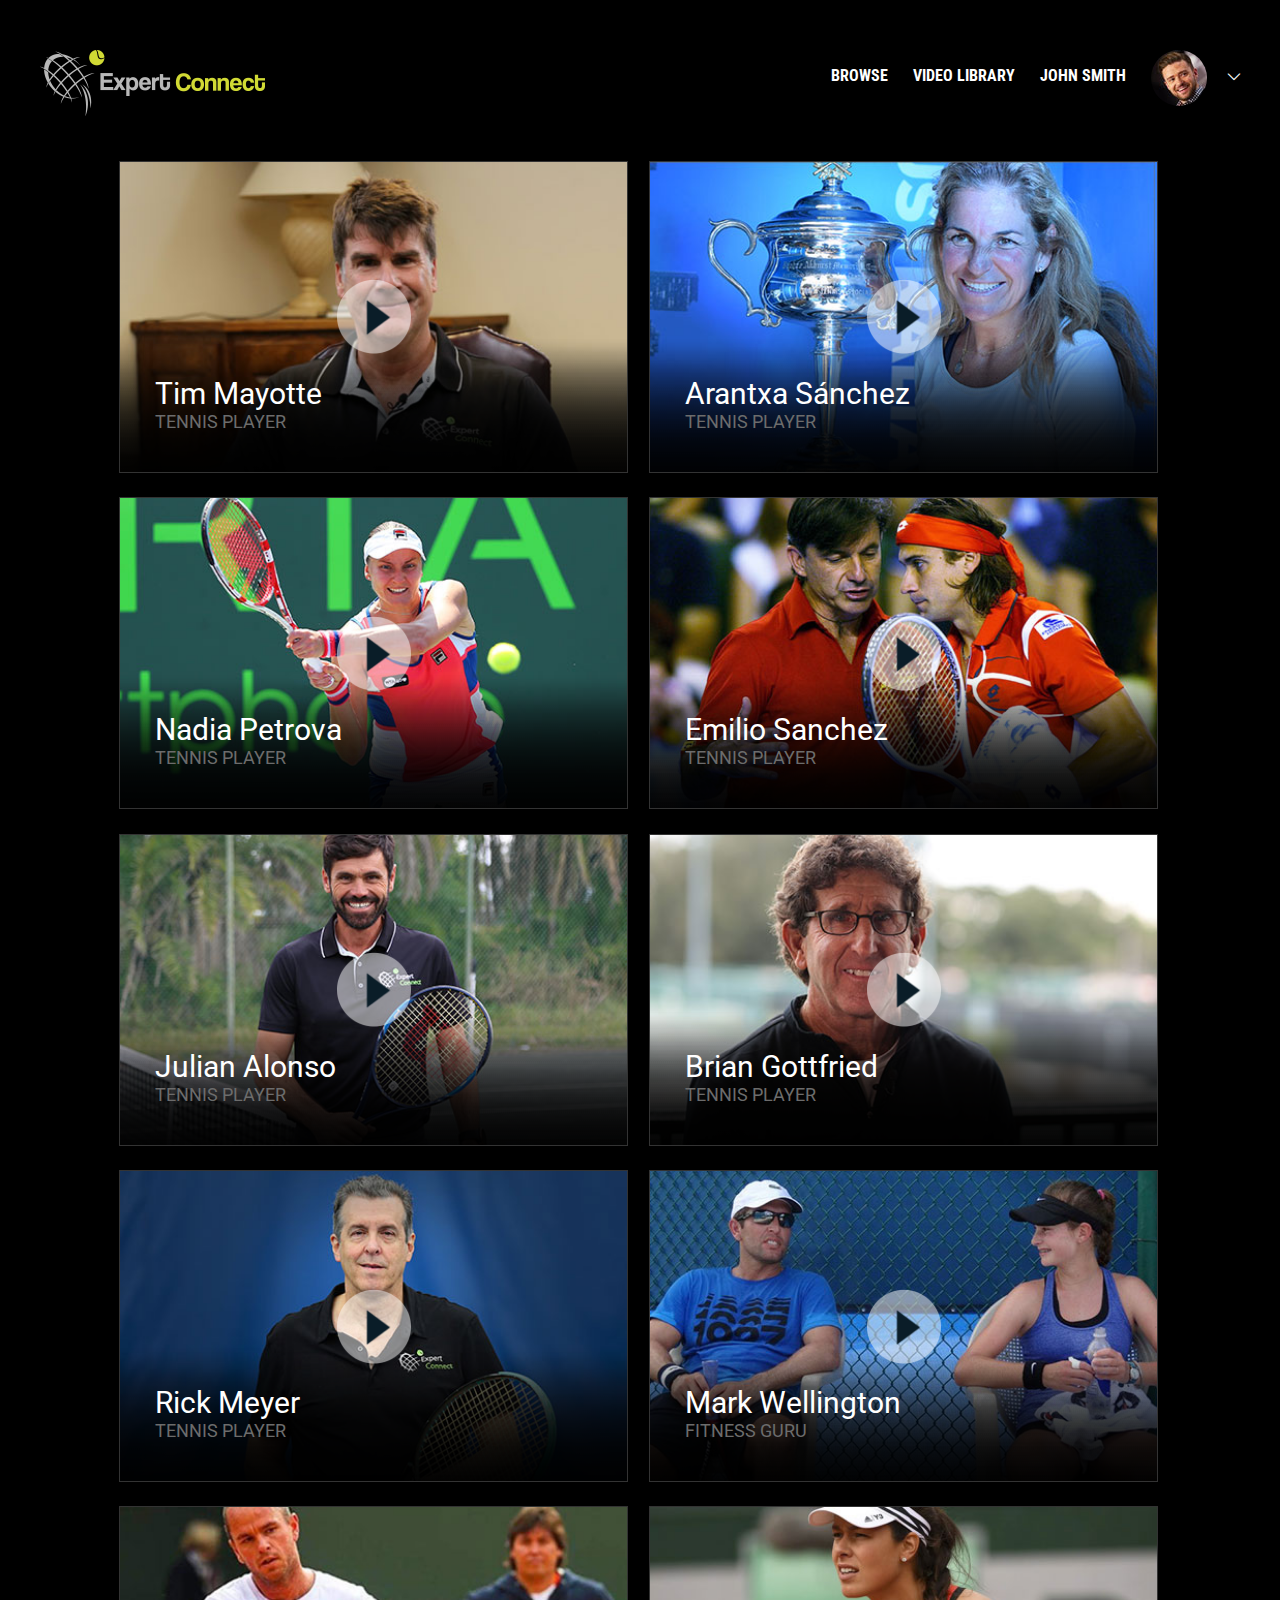
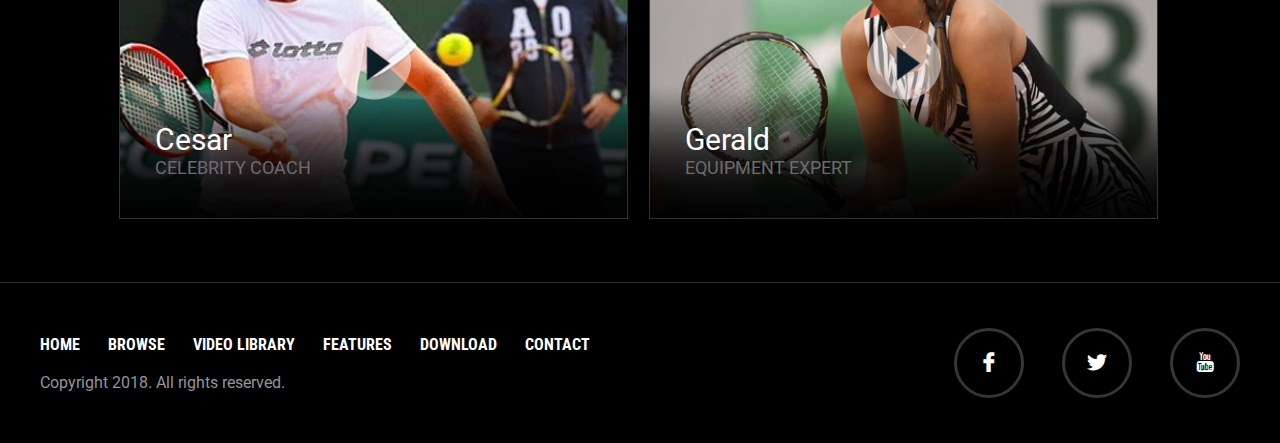
==== category.html @ b8431fb1 "file rename" ====
<!DOCTYPE html>
<html lang="en">
<head>
	<meta charset="UTF-8">
	<title>Expert Connect</title>
	<meta name="viewport" content="width=device-width, initial-scale=1" />
	<link rel="icon" href="images/favicon.ico" type="image/x-icon" />
	<link rel="shortcut icon" href="images/favicon.png" type="image/png" />
	<link href="https://fonts.googleapis.com/css?family=Roboto+Condensed:400,700|Roboto:400,700" rel="stylesheet">
	<link rel="stylesheet" href="css/slick.css" type="text/css" />
	<link rel="stylesheet" href="css/jquery.popVideo.css" type="text/css" />
	<link rel="stylesheet" href="css/style.css" type="text/css" />
	<link rel="stylesheet" href="css/dashboard.css" type="text/css" />
	<link rel="stylesheet" href="css/videolibrary.css" type="text/css" />
	<link rel="stylesheet" href="css/category.css" type="text/css" />
	<link rel="stylesheet" href="css/media-screen.css" type="text/css" />
</head>
<body>
	<div class="top" id="home">
		<header>
			<div class="content">
				<div class="logo">
		      <a href="index.html"><img src="images/logo.png" alt="Logo" /></a>
		    </div>
		    <div class="mobIcon">
		  		<span class="icon-bar"></span>
		  		<span class="icon-bar"></span>
		  		<span class="icon-bar"></span>
		  	</div>
		  	<nav>
		  		<ul>                                    
			  			<li><a href="#browse">Browse</a></li>
			  			<li><a href="#video">video Library</a></li>
		  		</ul>
			  	<div class="my-account">
			  		<a href="">John smith</a>
		  			<img src="images/profile.jpg" alt="">
		  			<span></span>
		  		</div>
		  	</nav>
	  	</div>
		</header>
	</div>
	<div class="wrapper">
		<div class="content">
			<div class="inner">
				<div class="browse video-cat" id="browse">
					<div class="video-show"><video src="https://www.w3schools.com/html/movie.mp4" loop="" controls="" controlslist="nodownload"></video></div>
					<div class="img-div">
						<a href="">
							<img src="images/tim.jpg" alt="Tim Mayotte">
	    				<strong>Tim Mayotte<span>Tennis Player</span></strong>
	    				<div class="video-btn"></div>
						</a>
					</div>
					<div class="img-div">
						<a href="" data-video="http://clips.vorwaerts-gmbh.de/VfE_html5.mp4">
							<img src="images/arantxa.jpg" alt="Arantxa Sánchez">
	    				<strong>Arantxa Sánchez<span>Tennis Player</span></strong>
							<div class="video-btn"></div>
						</a>
					</div>
					<div class="img-div">
						<a href="">
							<img src="images/nadia.jpg" alt="Nadia Petrova">
	    				<strong>Nadia Petrova<span>Tennis Player</span></strong>
							<div class="video-btn"></div>
						</a>
					</div>
					<div class="img-div">
						<a href="">
							<img src="images/emilio.jpg" alt="Emilio Sanchez">
	    				<strong>Emilio Sanchez<span>Tennis Player</span></strong>
							<div class="video-btn"></div>
						</a>
					</div>
					<div class="img-div">
						<a href="">
							<img src="images/julian.jpg" alt="Julian Alonso">
	    				<strong>Julian Alonso<span>Tennis Player</span></strong>
							<div class="video-btn"></div>
						</a>
					</div>
					<div class="img-div">
						<a href="">
							<img src="images/brian.jpg" alt="Brian Gottfried">
	    				<strong>Brian Gottfried<span>Tennis Player</span></strong>
							<div class="video-btn"></div>
						</a>
					</div>
					<div class="img-div">
						<a href="">
							<img src="images/rick.jpg" alt="Rick Meyer">
	    				<strong>Rick Meyer<span>Tennis Player</span></strong>
							<div class="video-btn"></div>
						</a>
					</div>
					<div class="img-div">
						<a href="">
							<img src="images/mark.jpg" alt="Mark Wellington">
	    				<strong>Mark Wellington<span>Fitness Guru</span></strong>
							<div class="video-btn"></div>
						</a>
					</div>
					<div class="img-div">
						<a href="">
							<img src="images/cesar.jpg" alt="Cesar">
	    				<strong>Cesar<span>Celebrity Coach</span></strong>
							<div class="video-btn"></div>
						</a>
					</div>
					<div class="img-div">
						<a href="">
							<img src="images/gerald.jpg" alt="Gerald">
	    				<strong>Gerald<span>Equipment Expert</span></strong>
							<div class="video-btn"></div>
						</a>
					</div>
				</div>
			</div>
		</div>
		<div class="footer">
			<div class="content">
				<div class="foot-left">
					<nav>
			  		<ul>                                    
			  			<li><a href="#home">Home</a></li>
			  			<li><a href="#browse">Browse</a></li>
			  			<li><a href="#video">video Library</a></li>
			  			<li><a href="">Features</a></li>
			  			<li><a href="#download">Download</a></li>
			  			<li><a href="#contact">Contact</a></li>
			  		</ul>
			  	</nav>
			  	<div class="copy-text">Copyright <span class="year">2018</span>. All rights reserved.</div>
		  	</div>
		  	<div class="social">
		  		<a class="fb" href="" target="_blank"></a>
		  		<a class="twt" href="" target="_blank"></a>
		  		<a class="yt" href="" target="_blank"></a>
		  	</div>
			</div>
		</div>
	</div>
</body>
	<script src="js/jquery.min.js" type="text/javascript"></script>
	<script src="js/slick.min.js" type="text/javascript"></script>
	<script src="js/custom.js" type="text/javascript"></script>
	<script>
		$(document).ready(function(){
			 $('.video-cat .img-div').click(function (e) {
		  	e.preventDefault();
		  	var a = $(this).attr("data-video");
		  	var b = $(this).next();
		  	$(".video-show").insertAfter(b);
		  	$(".video-show video").attr("src", a);
				$(".video-show").slideToggle();
				$(".video-show video").get(0).play();
  		});
		});
	</script>
</html>
---- css/style.css ----
*{
	padding: 0;
	margin: 0;
	outline: none;
	box-sizing: border-box;
}
ul, a{
	list-style: none;
	text-decoration: none;
}
body{
	font-family: 'Roboto', sans-serif;
	line-height: normal;
	font-size: 14px;
	-webkit-text-size-adjust: 100%;
	background: #000;
}
/* 
	font-family: 'Roboto', sans-serif;
	font-family: 'Roboto Condensed', sans-serif;
 */
 @font-face {
  font-family: 'icomoon';
  src:  url('../fonts/icomoon.eot?zcmf3b');
  src:  url('../fonts/icomoon.eot?zcmf3b#iefix') format('embedded-opentype'),
    url('../fonts/icomoon.ttf?zcmf3b') format('truetype'),
    url('../fonts/icomoon.woff?zcmf3b') format('woff'),
    url('../fonts/icomoon.svg?zcmf3b#icomoon') format('svg');
  font-weight: normal;
  font-style: normal;
}
.content{
	width: 1200px;
	margin: 0 auto;
}
header{
	width: 100%;
	position: absolute;
	top: 30px;
	left: 0;
	z-index: 1;
}
.logo{
	float: left;
}
.logo img{
	display: block;
}
nav{
	margin: 0;
	padding: 0;
	float: right;
}
nav li{
	padding: 0 0 0 25px;
	float: left;
	line-height: 52px;
}
nav a{
	font-family: 'Roboto Condensed', sans-serif;
	font-weight: 700;
	font-size: 16px;
	color: #fff;
	float: left;
	text-transform: uppercase;
}
.login{
	background: #bdc928;
	border-radius: 30px;
	padding: 0 30px;
}
.login:after{
	display: none;
}
.login:hover{
	color: inherit;
}
nav a:hover, nav li a.active{
	color: #b4b63b;
	text-decoration: none;
}
nav a:after {
  content: "";
  display: block;
	margin: auto;
	margin-top: -15px;
	height: 1px;
	width: 0px;
	background: none;
	transition: width 0.3s ease, background-color 0.3s ease;
	-webkit-transition: width 0.3s ease, background-color 0.3s ease;
	-moz-transition: width 0.3s ease, background-color 0.3s ease;
	-ms-transition: width 0.3s ease, background-color 0.3s ease;
	-o-transition: width 0.3s ease, background-color 0.3s ease;
}
nav a:hover:after, nav a:active:after, 
nav li.active a:after{
  width: 100%;
	background: #b4b63b;
}

.mobIcon{
	display: none;
	float: right;
	margin: 12px 0 0;
	cursor: pointer;
}
.mobIcon .icon-bar {
    display: block;
    width: 40px;
    height: 3px;
    background: #bdc928;
}
.mobIcon .icon-bar+.icon-bar {
    margin-top: 8px;
}

#container{
	width: 100%;
	display: block;
}
.banner{
	text-align: center;
	position: relative;
	clear: both;
	overflow: hidden;
}
.banner-slider, .banner-slide{
	width: 100%;
	display: block;
}
.banner-content:before{
	content: "";
	background-image: url(../images/banner-bg.png);
	background-position: left top;
	background-size: cover;
	background-repeat: no-repeat;
	display: block;
	position: absolute;
	left: 0;
	top: 0;
	width: 100%;
	height: 100%;
	z-index: 1;
}
.banner-slide{
	background-position: center top;
	background-size: cover;
	background-repeat: no-repeat;
}
.banner-content{
	width: 100%;
	max-width: 1200px;
	height: 100%;
	display: table;
	margin: 0 auto;
}
.banner-text{
	display: table-cell;
	vertical-align: middle;
	opacity: 0;
	-moz-transition: all 1s linear;
	-webkit-transition: all 1s linear;
	-o-transition: all 1s linear;
	transition: all 1s linear;
	-moz-transform: translate3d(0px, 50px, 0px);
	-webkit-transform: translate3d(0px, 5px, 0px);
	-o-transform: translate(0px, 50px);
	-ms-transform: translate(0px, 50px);
	transform: translate3d(0px, 50px, 0px);
	position: relative;
	z-index: 1;
	width: 420px;
	top: -8%;
	right: 0;
	text-align: right;
}
.slick-current .banner-text{
	opacity: 1;
	-moz-transform: translate3d(0px, 0px, 0px);
	-webkit-transform: translate3d(0px, 0px, 0px);
	-o-transform: translate(0px, 0px);
	-ms-transform: translate(0px, 0px);
	transform: translate3d(0px, 0px, 0px);
}
.banner-text h2{
	font-family: 'Roboto Condensed', sans-serif;
	font-weight: 700;
	font-size: 95px;
	color: #fff;
	text-transform: uppercase;
	padding: 0;
  box-sizing: border-box;
}
.banner-text p{
	font-size: 25px;
	font-family: 'Roboto Condensed', sans-serif;
	font-weight: 700;
	color: #fff;
	text-transform: uppercase;
	margin: -15px 0 0;
	line-height: normal;
	box-sizing: border-box;
  position: relative;
}
.banner-slider .slick-track{
	height: 700px;
}
.banner-thumb{
	width: 100%;
	margin: -145px 0 0;
}
.banner-thumb .slick-list{
	padding: 0 185px !important;
}
.thumb-content{
	height: 265px;
	position: relative;
}
.thumb-content strong{
	position: absolute;
	bottom: 0;
	left: 0;
	padding: 25px;
	text-align: left;
	color: #fff;
	font-size: 24px;
	font-weight: normal;
	width: 100%;
	background: url(../images/thumb-bg.png) left bottom repeat-x;
}
.thumb-content strong span{
	display: block;
	color: #6c6c6c;
	font-size: 18px;
	text-transform: uppercase;
}
.slick-center{
	-moz-transform: scale(1.08);
	-ms-transform: scale(1.08);
	-o-transform: scale(1.08);
	-webkit-transform: scale(1.08);
	transform: scale(1.08);
	color: #e67e22;
	opacity: 1;
}
/* .banner-thumb{
	top: -145px;
} */
.thumb-slider{
	background-size: cover;
	height: 100%;
	margin: 10px;
	transition: all 300ms ease;
}
.banner-thumb .slick-arrow, .videolib-slider .slick-arrow{
	position: absolute;
	top: 45%;
	left: 25px;
	z-index: 2;
	width: 32px;
	height: 32px;
	margin: -16px 0 0;
	background: url(../images/arw.png) left top no-repeat;
	background-size: cover;
	overflow: hidden;
  text-indent: 1000px;
  border: none;
  cursor: pointer;
  opacity: 0.5;
  -webkit-transition: opacity 0.5s;
  -moz-transition: opacity 0.5s;
  -o-transition: opacity 0.5s;
  -ms-transition: opacity 0.5s;
}
.banner-thumb .slick-next, .videolib-slider .slick-next{
	left: inherit;
	right: 25px;
  transform: rotate(180deg);
	-webkit-transform: rotate(180deg);
  -moz-transform: rotate(180deg);
  -o-transform: rotate(180deg);
  -ms-transform: rotate(180deg);
}
.banner-thumb .slick-arrow:hover, .videolib-slider .slick-arrow:hover{
	opacity: 0.8;
}
.title{
	display: block;
	font-weight: 700;
	font-size: 38px;
	color: #fff;
	text-align: center;
	text-transform: uppercase;
	margin: 50px 0;
}
.content p{
	font-size: 24px;
	color: #8d8d8d;
	text-align: center;
	padding: 20px;
}
.inner{
	padding: 0 70px;
}
.about{
	width: 100%;
	display: block;
}
.browse{
	width: 100%;
	padding: 50px 0;
}
.browse > strong{
	display: block;
	clear: both;
	color: #fff;
	text-align: center;
	font-weight: normal;
	font-size: 24px;
	padding: 0 0 60px;
	margin: 0 0 30px;
	position: relative;
}
.browse > strong:after{
	content: "";
	display: inline-block;
	width: 25px;
	height: 38px;
	background: url(../images/arrow.jpg) left top no-repeat;
	position: absolute;
	bottom: 0;
  left: 50%;
  margin: 0 0 0 -17px;
}
.img-div{
	width: 48%;
	margin: 1% 0.85%;
	border: 1px solid #333;
	position: relative;
	display: inline-block;
	transition: 0.3s ease all;
	-webkit-transition: 0.3s ease all;
	-moz-transition: 0.3s ease all;
	-ms-transition: 0.3s ease all;
	-o-transition: 0.3s ease all;
}
.img-div:hover strong{ 
	padding-bottom: 50px;
}
.img-div:hover{
	border-color: #6d6d6d;
}
.img-div img{
	width: 100%;
	height: auto;
	display: block;
}
.img-div strong{
	position: absolute;
	bottom: 0;
	left: 0;
	padding: 40px 35px;
	text-align: left;
	color: #fff;
	font-size: 30px;
	font-weight: normal;
	width: 100%;
	background: url(../images/browse-bg.png) left bottom repeat-x;
	transition: 0.3s ease all;
	-webkit-transition: 0.3s ease all;
	-moz-transition: 0.3s ease all;
	-ms-transition: 0.3s ease all;
	-o-transition: 0.3s ease all;
}
.img-div strong span{
	display: block;
	color: #6c6c6c;
	font-size: 18px;
	text-transform: uppercase;
}
.video-liabrary{
	width: 100%;
	padding: 0 1%;
}
.video-liabrary strong{
	text-transform: uppercase;
	font-size: 25px;
	color: #fff;
	margin: 40px 0;
	display: block;
	text-align: center;
}
.video-liabrary strong span{
	color: #bdc928;
}
.video-liabrary h3{
	font-size: 35px;
	color: #b4b72f;
	margin: 60px 0 40px;
}
.video-liabrary img{
	width: 100%;
	display: block;
}
.video-data{
	position: relative;
}
.overlay-div{
	top: 0;
	left: 0;
	width: 100%;
	height: 100%;
	background: rgba(0, 0, 0, 0.82);
	display: flex;
  align-items: center;
  justify-content: center;
}
.overlay-data{
	text-align: center;
}
.overlay-data .mob-video-img{
	display: none;
}
.overlay-data a{
	font-size: 30px;
	color: #fff;
	font-weight: 700;
	background: url(../images/video-btn.jpg) center top repeat-y;
	border-radius: 30px;
	padding: 15px 50px;
}
.overlay-data a:hover{
	color: #000;
}
.help{
	padding: 50px 0 80px;
	display: block;
}
.steps{
	padding: 35px 0;
}
.steps-left{
	width: 51%;
	display: inline-block;
	color: #fff;
	overflow: hidden;
}
.steps-right{
	width: 48%;
	display: inline-block;
	color: #fff;
	vertical-align: baseline;
}
.step-nav, .features-nav, .simple-log-nav{
	color: #8d8d8d;
}
.step-nav{
	bottom: 0;
	left: 70px;
}
.step-nav .slick-list{
	height: auto !important;
}
.step-nav span, .features-nav span, .simple-log-nav span, .box-thumb h3 span{
	font-size: 36px;
	width: 85px;
	height: 85px;
	line-height: 82px;
	border-radius: 50%;
	border: 2px solid #333;
	display: inline-block;
	text-align: center;
	vertical-align: middle;
	margin: 0 45px 0 0;
}
.step-nav li, .features-nav li{
	margin: 0 0 20px;
	clear: both;
	width: auto !important;
	font-size: 28px;
	cursor: pointer;
}
.step-nav li:hover, .step-nav .slick-current, .features-nav li:hover, .features-nav .slick-current, .simple-log-nav li:hover{
	color: #fff;
}
.step-nav li:hover span, .step-nav .slick-current span{
	line-height: 78px;
	border: 4px solid #aeba25;
  box-shadow: 0 0 8px #aeba25, inset 0 0 15px #aeba25;
  -webkit-box-shadow: 0 0 8px #aeba25, inset 0 0 15px #aeba25;
  -ms-box-shadow: 0 0 8px #aeba25, inset 0 0 15px #aeba25;
  -moz-box-shadow: 0 0 8px #aeba25, inset 0 0 15px #aeba25;
  -o-box-shadow: 0 0 8px #aeba25, inset 0 0 15px #aeba25;
}
.download{
	width: 100%;
	display: block;
	background: url(../images/dwnld-bg.jpg) right top no-repeat;
	background-size: cover;
}
.download-data{
	padding: 18% 0 12%;
	display: inline-block;
	margin: 0 0 0 80px;
}
.download-data .title{
	text-align: left;
	margin: 0;
}
.download-data a{
	margin: 80px 30px 0 0;
	padding: 0 0 0 100px;
	height: 78px;
	width: 270px;
	border: 2px solid #514c58;
	border-radius: 40px;
	display: inline-block;
	background-color: transparent;
	position: relative;
	transition: 0.3s ease all;
	-webkit-transition: 0.3s ease all;
	-moz-transition: 0.3s ease all;
	-ms-transition: 0.3s ease all;
	-o-transition: 0.3s ease all;
}
.download-data a:hover{
	border-color: #fff;
}
.download-data h3{
	font-size: 18px;
	font-weight: 700;
	color: #fff;
}
.download-data span{
	display: block;
	font-weight: normal;
	color: #959497;
	margin: 12px 0 5px;
}
.download-data a:before{
	font-family: 'icomoon';
	font-size: 44px;
	color: #fff;
  speak: none;
  font-style: normal;
  font-weight: normal;
  font-variant: normal;
  text-transform: none;
  line-height: normal;
  -webkit-font-smoothing: antialiased;
  -moz-osx-font-smoothing: grayscale;
  position: absolute;
	left: 35px;
	top: 13px;
}
.dwn-android:before{
	content: "\e903";
}
.dwn-apple:before{
	content: "\e904";
}
.contact{
	padding: 20px 0 75px;
}
.form-input {
  position: relative;
  padding: 0;
  width: 100%;
  outline: 0;
  border-top: none;
  background: none;
  height: 40px;
  color: #8e8e8e;
  font-size: 15px;
  border: none;
  font-family: 'Roboto', sans-serif;
}
.form-group-email, .form-group-msg{
	border: 1px solid #505050;
	border-top: none;
	padding: 0 0 0 30px;
	height: 40px;
	position: relative;
}
.form-group-email{
	width: 25%;
	display: inline-block;
	vertical-align: top;
}
.form-group-email input{
	margin: -10px 0 0;
}
.form-group-msg{
	width: 72%;
	margin: 0 0 0 2%;
	display: inline-block;
	position: relative;
}
.form-group-msg textarea{
	width: 92%;
	resize: none;
}
.submit{
	position: absolute;
	right: 0;
	top: 0;
	width: 60px;
	height: 40px;
	background: url(../images/submit-btn.jpg) center top no-repeat;
	border: none;
	cursor: pointer;
}
.error-msg{
	color: #ff0000;
  position: absolute;
  bottom: -25px;
  font-size: 13px;
  left: 0;
}
.footer{
	width: 100%;
	display: block;
	border-top: 1px solid #2e2e2e;
	padding: 45px 0;
	float: left;
}
.foot-left{
	width: 65%;
	display: inline-block;
	padding: 7px 0 0;
}
.footer nav{
	float: none;
}
.footer nav li{
	float: none;
	display: inline-block;
	padding: 0 25px 0 0;
	line-height: normal;
}
.footer nav a:after{
	margin-top: 0;
}
.copy-text{
	color: #959497;
	font-size: 16px;
	padding: 15px 0 5px;
}
.social{
	width: 325px;
	float: right;
	text-align: right;
}
.social a{
	width: 70px;
	height: 70px;
	line-height: 70px;
	position: relative;
	display: inline-block;
	text-align: center;
	border: 3px solid #363637;
	border-radius: 50%;
	background-color: transparent;
	color: #fff;
	vertical-align: top;
	margin: 0 0 0 35px;
	transition: 0.3s ease all;
	-webkit-transition: 0.3s ease all;
	-moz-transition: 0.3s ease all;
	-ms-transition: 0.3s ease all;
	-o-transition: 0.3s ease all;
}
.social a:hover{
	border-color:#fff;
	color: #000;
	background-color: #fff;
}
.social a:before{
	font-family: 'icomoon';
	font-size: 20px;
  speak: none;
  font-style: normal;
  font-weight: normal;
  font-variant: normal;
  text-transform: none;
  line-height: normal;
  -webkit-font-smoothing: antialiased;
  -moz-osx-font-smoothing: grayscale;
}
.fb:before{
	content: "\e900";
}
.twt:before{
	content: "\e901";
}
.yt:before{
	content: "\e902";
}
  
.slick-active .video-banner{
	display: inline-block;
} 
.video-banner, .video-lib-detail{
	width: 75px;
	height: 75px;
	position: absolute;
	top: 50%;
	left: 50%;
	margin: -37.5px 0 0 -37.5px;
	background: url(../images/play-btn.png) left top no-repeat;
	background-size: cover;
	display: none;
	cursor: pointer;
	z-index: 9;
}
.video-banner video{
	display: none;
}
.video-pop{
	display: none;    
  position: fixed;
  z-index: 99999;   
  color: #fff;    
  width: 90%;       
  box-sizing:border-box;
  z-index: 999;
  height: 100%;
}
.home .video-pop{
	top: 0 !important;
}
.video-pop video{
	width: 100%;
	height: 100%;
}
.simplePopupBackground {    
  display: none;    
  background: #000;   
  position: fixed;    
  height: 100%;   
  width: 100%;    
  top: 0;   
  left: 0;    
  z-index: 999;   
}   
.simplePopupClose {   
  position: absolute;   
  top: 10px;
  right: -60px;
  z-index: 5;
  cursor: pointer;    
}  
.simplePopupClose:after{
	content: "X";
	font-family: 'Roboto', sans-serif;
	font-size: 25px;
	color: #fff;
  width: 30px;
  height: 30px;
  line-height: 32px;
  text-align: center;
	display: inline-block;
}
.signup{
	width: 100%;
	display: block;
	text-align: center;
	margin-top: 120px;
}
.signup-left{
	width: 70%;
	background: #fff;
	padding: 25px 30px;
	display: inline-block;
	min-height: 80vh;
}
.signup-right{
	width: 65%;
	background-image: url(../images/signup-img.jpg);
	background-repeat: no-repeat;
	background-size: cover;
	background-position: center top;
	position: relative;
}
.signup-right:after{
	content: "";
	width: 100%;
	height: 100%;
	background: rgba(0, 0, 0, 0.64);
	position: absolute;
	top: 0;
	left: 0;
}
.signup .logo{
	display: block;
	float: none;
}
.form-div{
	width: 100%;
	display: block;
	clear: both;
	padding: 0 35px;
}
.form-div h1{
	margin: 30px 0 20px;
}
.gender input{
	width: 100%;
	height: 30px;
	position: absolute;
	top: 0;
	left: 0;
	margin  : 0;
	padding : 0;
	opacity : 0;
	border: none;
	outline: none;
	cursor: pointer;
}
.gender input + label{
	display: flex;
	align-items: center;
	height: 45px;
	font-size: 16px;
	color: #a0a8b1;
	padding: 0 0 0 70px;
	cursor: pointer;
}
.gender input:checked + label .checkmark:after, .gender .female:hover .checkmark:after, .gender .male:hover .checkmark:after{
  background: #c9cc27;
}
.gender input:checked + label:before, .gender .female:hover label:before, .gender .male:hover label:before{
	color: #c9cc27;
}
.gender label:before{
	font-family: 'icomoon';
	font-size: 30px;
	color: #ccc;
	content: "\e906";
	display: block;
	position: absolute;
	top: 8px;
	left: 30px;
}
.gender .male label:before{
	content: "\e905";
}
.male, .female{
	position: relative;
}
.checkmark {
  position: absolute;
  top: 10px;
  left: 0;
  height: 25px;
  width: 25px;
  border: 3px solid #ccc;
  border-radius: 50%;
  display: flex;
  align-items: center;
  justify-content: center;
}
.checkmark:after {
	content: "";
  width: 8px;
  height: 8px;
  border-radius: 50%;
  background: #ccc;
}
.fileds{
	width: 100%;
	display: block;
	margin: 0 0 4%;
	position: relative;;
}
.fileds input{
	width: 100%;
	height: 45px;
	padding: 0 15px;
	font-size: 16px;
	color: #a0a8b1;
	border-radius: 5px;
	outline: none;
	border: 1px solid #ccc;
}
.fullName .firstname, .fullName .lastname{
	width: 48%;
	display: inline-block;
	position: relative;
}
.fullName .firstname{
	margin: 0 4% 0 0;
	float: left;
}
.fileds input::-webkit-input-placeholder{
  color: #a0a8b1;
}
.fileds input::-moz-placeholder{
  color: #a0a8b1;
}
.fileds input:-moz-placeholder{
  color: #a0a8b1;
}
.fileds input:-ms-input-placeholder{
  color: #a0a8b1;
}
.fileds input:-o-input-placeholder{
  color: #a0a8b1;
}
.female, .male{
	display: inline-block;
}
.female{
	margin: 0 30px 0 0;
}
.signup h3{
	font-size: 16px;
	font-weight: normal;
	color: #a0a8b1;
	padding: 5px 0 0;
}
.signup button{
	display: block;
	background: #c9cc27;
	padding: 16px 0;
	font-size: 16px;
	font-weight: 700;
	color: #fff;
	border: none;
	outline: none;
	border-radius: 30px;
	margin: 20px 0;
	width: 100%;
	cursor: pointer;
}
.or{
	position: relative;
	text-align: center;
}
.or span{
	padding: 10px 25px;
	font-size: 16px;
	color: #a0a8b1;
	background: #fff;
	position: relative;
}
.or:before{
	width: 100%;
	display: block;
	content: "";
	border: 1px solid #ccc;
	position: absolute;
	top: 50%;
}
.social-login a{
	background: #3b5997;
	padding: 13px 0;
	font-size: 16px;
	font-weight: 700;
	color: #fff;
	border: none;
	outline: none;
	border-radius: 30px;
	margin: 20px 0;
	width: 100%;
	text-align: center;
	display: block;
	border: 2px solid currentColor;
}
.social-login a.google-btn{
	background: #fff;
	color: #a0a8b1;
}
.signup h3 a{
	color: #b4b63b;
	margin: 0 0 0 10px;
}
.fileds .error-msg{
	bottom: -25px;
  background: #f5615d;
  color: #fff;
  font-size: 13px;
  padding: 6px 15px;
  width: 100%;
  z-index: 1;
  border-radius: 5px;
  display: none;
}
.fileds .error-msg:before{
	content: "";
  display: inline-block;
  width: 0;
  height: 0;
  border-style: solid;
  border-width: 0 10px 10px 10px;
  border-color: transparent transparent #f5615d transparent;
  position: absolute;
  top: -10px;
}
.forgot-link{
	text-align: right;
}
.accordian{
	width: 100%;
	display: block;
	padding: 50px 0 0;
	color: #fff;
}
.accord-div{
	border-top: 1px solid #333;
	border-bottom: 1px solid #333;
}
.accord-div + .accord-div{
	border-top: none;
}
.accord-btn {
  width: 100%;
  font-size: 24px;
  cursor: pointer;
  padding: 20px 0;
  padding-right: 50px;
  position: relative;
}
.accord-btn:after {
  content: "\e907";
  font-size: 0.85em;
  font-family: icomoon;
  position: absolute;
  right: 0;
  margin: 4px 0 0;
}

.active:after {
	transform: rotate(180deg);
	-moz-transform: rotate(180deg);
	-webkit-transform: rotate(180deg);
	-o-transform: rotate(180deg);
	-ms-transform: rotate(180deg);
}
.expand_content {
  width: 100%;
  display: none;
}
.expand_content p{
	text-align: left;
	line-height: 30px;
	padding: 10px 0 30px;
}
.simple-log-nav{
	text-align: center;
}
.simple-log-nav li{
  margin: 0 20px 35px;
  font-size: 26px;
	display: inline-block;
	cursor: pointer;
}
.simple-log-nav span{
	margin: 0 20px 0 0;
	display: inline-block;
}
.simple-log-nav span:after, .box-thumb h3 span:after{
	content: "\e904";
	font-family: 'icomoon';
  font-size: 40px;
}
.simple-log-nav span.coaches-icon:after{
	content: "\e904";
}
.simple-log-nav span.fitness-icon:after{
	content: "\e904";
}
.simple-log-nav span.legend-icon:after{
	content: "\e904";
}
.simple-log-nav span.college-icon:after{
	content: "\e904";
}
.expert{
	text-align: center;
}

.expert strong, .video-desk strong{
  display: block;
  clear: both;
  color: #fff;
  text-align: center;
  font-weight: normal;
  font-size: 24px;
  padding: 0;
  margin: 0 0 30px;
  text-transform: uppercase;
  line-height: 40px;
}
.expert a, .video-desk a{
	font-size: 30px;
	color: #fff;
	font-weight: 700;
	background: url(../images/video-btn.jpg) center top repeat-y;
	border-radius: 30px;
	padding: 15px 50px;
	display: inline-block;
}
.video-desk p{
	opacity: 0.6;
	font-size: 18px;
	color: #fff;
	line-height: 30px;
}
.video-desk strong{
	margin: 60px 0 40px;
}
.video-desk{
	text-align: center;
}
.video-desk a{
	margin: 0 0 60px;
}
.step-slider img{
	width: 100%;
}
.step-slider .slick-list{
	padding: 0 120px !important;
}
.step-slider .slick-center{
	box-shadow: 0px 0px 48px 84px rgba(0,0,0,0.8)
}
.connect{
	display: block;
	width: 100%;
	text-align: center;
	margin: 80px 0 100px;
}
.connect .box-thumb{
	width: 45%;
	display: inline-block;
	text-align: left;
	padding: 0 5%;
	box-sizing: border-box;
}
.box-thumb p{
	font-size: 24px;
	text-align: left;
	padding: 0;
}
.box-thumb h3{
	margin: 0 0 20px;
  font-size: 26px;
  display: inline-block;
  color: #fff;
}
.box-thumb h3 span{
	margin: 0 20px 0 0;
}
.box-thumb h3 span.video-connect:after{
  content: "\e904";
}
.box-thumb h3 span.video-library:after{
  content: "\e904";
}
.brd-right{
	border-right: 1px solid #262626;
}
.my-account{
	position: relative;
}
.my-account span{
	cursor: pointer;
}
.my-account ul{
	display: none;
	position: absolute;
  width: 100%;
  margin: 10px 0 0;
  z-index: 1;
  top: 0;
  padding: 58px 0 0;
}
.my-account ul li{
	width: 100%;
  padding: 0;
  line-height: normal;
  float: none;
  border: 1px solid #fff;
  background: rgba(0, 0, 0, 0.18);
}
.my-account ul li + li{
	border-top: 1px solid #fff;
}
.my-account ul li a{
	margin: 0;
	line-height: normal;
	float: none;
	width: 100%;
	display: block;
	padding: 12px;
	font-weight: normal;
	text-transform: inherit;
}
.my-account ul li a:after{
	display: none;
}
.my-account span:hover + ul {
	display: block;
}
.my-account ul:hover{
	display: block;
}
---- css/dashboard.css ----
.my-account{
	float: right;
}
.my-account img{
	width: 56px;
	height: 56px;
	border-radius: 50%;
	display: inline-block;
	vertical-align: middle;
}
.my-account a{
	line-height: 52px;
	margin: 0 25px;
}
nav ul{
	display: inline-block;
}
.my-account span{
	width: 30px;
	display: inline-block;
	text-align: right;
}
.my-account span:after{
  content: "\e907";
  font-size: 0.85em;
  font-family: icomoon;
  color: #fff;
  font-weight: 700;
  cursor: pointer;
}
.dashboard-bg{
	background-repeat: no-repeat;
	background-position: center bottom;
	background-size: cover;
	position: relative;
	padding: 58% 0 0;
}
.dashboard-bg:after{
	content: "";
	position: absolute;
	left: 0;
	bottom: 0;
	background: url(../images/dashboard-overlay-bg.png) center bottom repeat-x;
	background-size: contain;
	display: block;
	width: 100%;
	padding: 25% 0 0;
	z-index: 0;
}
.dashboard-banner{
	position: absolute;
	left: 0;
	top: 0;
	width: 100%;
	height: 100%;
	display: flex;
	align-items: center;
	justify-content: center;
}
.dashboard-banner form{
	display: inline-block;
	position: relative;
	z-index: 1;
}
.dashboard-banner form h2{
	  font-family: 'Roboto Condensed', sans-serif;
    font-weight: 700;
    font-size: 95px;
    color: #fff;
    text-transform: uppercase;
}
.dashboard-banner form p{
	font-size: 28px;
	color: #bcc2c4;
	margin: 5px 0 50px;
}
.dashboard-banner form a{
	width: 200px;
	display: inline-block;
	padding: 10px 0;
	color: #fff;
	font-size: 20px;
	font-weight: 700;
	border: 2px solid rgba(255, 255, 255, 0.30);
	border-radius: 30px;
	margin: 0 12px;
}
.dashboard-banner form a.lib-btn{
	border-color: #c8d12b;
}
.wrapper{
	position: relative;
	top: -150px;
}
.connect .box-thumb, .box-thumb p{
	text-align: center;
}
.dashboard-bg video{
	width: 100%;
	position: absolute;
	left: 0;
	top: 0;
}
/* .play-vid-btn{
	display: none;
} */
---- css/videolibrary.css ----
.my-account{
	float: right;
}
.my-account img{
	width: 56px;
	height: 56px;
	border-radius: 50%;
	display: inline-block;
	vertical-align: middle;
}
.my-account a{
	line-height: 52px;
	margin: 0 25px;
}
nav ul{
	display: inline-block;
}
.my-account span{
	width: 30px;
	display: inline-block;
	text-align: right;
}
.my-account span:after{
  content: "\e907";
  font-size: 0.85em;
  font-family: icomoon;
  color: #fff;
  font-weight: 700;
}
.dashboard-bg{
	background-repeat: no-repeat;
	background-position: center bottom;
	background-size: cover;
	position: relative;
	padding: 40% 0 0;
}
.dashboard-bg:after{
	content: "";
	position: absolute;
	left: 0;
	bottom: -23px;
	background: url(../images/dashboard-overlay-bg.png) center bottom repeat-x;
	background-size: contain;
	display: block;
	width: 100%;
	padding: 25% 0 0;
	z-index: 0;
}
.dashboard-banner{
	position: absolute;
	left: 0;
	top: 0;
	width: 100%;
	height: 100%;
	display: flex;
	align-items: center;
	justify-content: center;
}
.dashboard-banner .dashboard-banner-text{
	display: inline-block;
	position: relative;
	z-index: 1;
	text-align: left;
	padding: 0 0 0 5%;
}
.dashboard-banner h2{
	  font-family: 'Roboto Condensed', sans-serif;
    font-weight: 700;
    font-size: 95px;
    color: #fff;
    text-transform: uppercase;
}
.dashboard-banner p{
	font-size: 28px;
	color: #bcc2c4;
	margin: 5px 0 50px;
	text-align: left;
}
.dashboard-banner a{
	width: 200px;
	display: inline-block;
	padding: 10px 0;
	color: #fff;
	font-size: 20px;
	font-weight: 700;
	border: 2px solid rgba(255, 255, 255, 0.30);
	border-radius: 30px;
	margin: 0 12px;
}
.dashboard-banner a.lib-btn{
	border-color: #c8d12b;
}
.wrapper{
	position: relative;
	top: 0;
}
.connect .box-thumb, .box-thumb p{
	text-align: center;
}
.dashboard-bg video{
	width: 100%;
	position: absolute;
	left: 0;
	top: 0;
}
.dashboard-bg .video-banner{
	display: inline-block;
	top: 63%;
}
.dashboard-bg:after{
	content: "";
	display: block;
	width: 100%;
	height: 100%;
	background: rgba(0, 0, 0, 0.7);
}
.videolib-slider{
	overflow: hidden;
	margin-bottom: 35px;
}
.videolib-slider ul{
	margin: 0;
}
.videolib-slider li{
	position: relative;
	margin: 0 10px 0 0;
	cursor: pointer;
}
.videolib-slider li:before{
	content: "";
	display: block;
	width: 100%;
	height: 100%;
	background: rgba(0, 0, 0, 0.5);
	position: absolute;
	top: 0;
	left: 0;
}
.videolib-slider li img{
	width: 100%;
}
.videolib-slider .slick-arrow{
	top: 50%;
	margin: -23px 0 0;
}
.videolib-detail{
	display: none;
	width: 100%;
	position: relative;
}
.videolib-detail video{
	width: 100%;
}
.video-lib-detail{
	display: block;
}
.videolib-detail .dashboard-banner{
	justify-content: left;
}
.videolib-detail .dashboard-banner-text{
	width: 50%;
}
.videolib-detail .dashboard-bg{
	padding: 40% 0 0;
	background-position: right center;
}
.video-lib-detail{
	left: 55%;
}
.videolib-slider li.lib-active:before{
	background: transparent;
	border: 6px solid #fff;
	box-sizing: border-box;
}
.videolib-slider li.lib-active:after{
	content: "";
  display: inline-block;
  width: 0;
  height: 0;
  border-style: solid;
  border-width: 7px 6.5px 0 6.5px;
  border-color: #fff transparent transparent transparent;
  position: absolute;
  bottom: -7px;
  left: 50%;
  margin: 0 0 0 -6.5px;
}
.videolib-slider .slick-list{
	padding-bottom: 7px;
  margin: 0 0 -7px;
  z-index: 1;
  overflow: inherit;
}
.close-lib-btn{
	position: absolute;
	top: 20px;
	right: 20px;
	z-index: 5;
	cursor: pointer;
}
.close-lib-btn:after{
  content: "X";
  font-family: 'Roboto', sans-serif;
  font-size: 25px;
  color: #fff;
  width: 30px;
  height: 30px;
  line-height: 32px;
  text-align: center;
  display: inline-block;
}
.video-pop.videolib-pop{
	height: 90%;
}
.videolib-pop .simplePopupClose{
	top: -20px;
	right: -70px;
}
.simplePopupBackground{
	opacity: 1 !important;
}
.tab-container .list{
	height: 0;
  overflow: hidden;
}
.tab-container .list.show-tab{
	height: auto;
  overflow: inherit;
}
.title{
	font-size: 30px;
	color: #b4b72f;
	text-align: left;
	padding: 0 0 0 45px;
	margin-top: 0;
	text-transform: inherit;
}
.tab-container{
	clear: both;
}
.tab-data{
	position: relative;
}
.tab-data .clickme{
	float: left;
	margin-bottom: 35px;
	margin-right: 10px;
}
.tab-data .clickme a{
	padding: 0 45px 20px;
	float: left;
	font-weight: 700;
	font-size: 18px;
	color: #fff;
	cursor: pointer;
}
.tab-data .clickme.active a, .tab-data .clickme.active a:hover{
	color: #b4b72f;
	border-bottom: 6px solid #b4b72f;
}
.tab-div{
	margin: -170px 0 0;
}
.videolib-slider .slick-list{
	padding: 0 50px 0 0;
}
h3.title{
	color: #fff;
	font-size: 18px;
	margin: 0 0 20px;
}
.videolib-slider li strong{
	position: absolute;
  bottom: 0;
  left: 0;
  padding: 30px;
  text-align: left;
  color: #fff;
  font-size: 18px;
  font-weight: normal;
  width: 100%;
  display: none;
  transition: 0.3s ease all;
  -webkit-transition: 0.3s ease all;
  -moz-transition: 0.3s ease all;
  -ms-transition: 0.3s ease all;
  -o-transition: 0.3s ease all;
}
.videolib-slider li:hover strong{
	display: block;
}
.videolib-slider li strong span {
    display: block;
    color: #bfbdbd;
    font-size: 15px;
    text-transform: uppercase;
}
.videolib-slider li.lib-active strong{
	display: block;
}


@media screen and (max-width: 320px) {
  
}
---- css/category.css ----
header{
	position: static;
	padding: 50px 0;
}
.wrapper{
	position: static;
}
.video-btn{
	width: 75px;
	height: 75px;
	position: absolute;
	top: 50%;
	left: 50%;
	margin: -37.5px 0 0 -37.5px;
	background: url(../images/play-btn.png) left top no-repeat;
	background-size: cover;
	display: inline-block;
	cursor: pointer;
	z-index: 9;
}
.video-show{
	display: none;
}
---- css/media-screen.css ----
@media (max-width: 1366px){
	.banner-slider .slick-track{
    height: 600px;
   }
	/* .banner-thumb {
		top: -135px;
	}  */
	.thumb-content{
		height: 225px;
	}
	.slick-center{
		-moz-transform: scale(1.2);
		-ms-transform: scale(1.2);
		-o-transform: scale(1.2);
		-webkit-transform: scale(1.2);
		transform: scale(1.2);
	}
	.dashboard-banner h2{
		font-size: 55px;
	}
	.dashboard-banner p{
		font-size: 20px;
		padding: 10px;
		margin: 0;
	}
	.dashboard-bg{
		padding: 50% 0 0;
	}
	.tab-div{
		margin: -65px 0 0;
	}
}
@media (max-width: 1250px){
	.content{
		width: 100%;
		padding: 0 30px;
	}
	.banner-content{
		padding: 0 30px;
	}
	.inner{
		padding: 0 25px;
	}
	.easy .steps-left{
		width: 50%;
	}
	.easy .steps-right{
		width: 48%;
	}
}
@media (max-width: 1150px){
	.banner-thumb .slick-list {
	  padding: 0 55px !important;
	}
}
@media (max-width: 1080px){
	nav{
    margin: 6px 0 0;
	}
	nav li{
		padding: 0 0 0 20px;
    line-height: 40px;
	}
	nav a:after{
		margin-top: -8px;
	}
	.steps-left{
		width: 55%;
	}
	.steps-right{
		width: 43%;
	}
	.step-nav li, .features-nav li{
		font-size: 25px;
	}
	.step-nav span, .features-nav span{
		font-size: 28px;
    width: 75px;
    height: 75px;
    line-height: 70px;
	}
}
@media (max-width: 1050px){
	.inner{
		padding: 0;
	}
	.banner-slider .slick-track {
    height: 500px;
	}
}
@media (max-width: 1024px) {
	.tab-div{
		margin: 30px 0 0;
	}
	.tab-div .title?{
		margin-bottom: 30px;
	}
	.videolib-slider li.lib-active:before{
		border-width: 3px;
	}
	.videolib-slider li.lib-active strong, .videolib-slider li:hover strong{
		display: none;
	}
  ul.be-select-tab.tab-select {
   	border: 1px solid #d0cdcd;
   	border-radius: 5px;
    padding: 0 10px;
    overflow: inherit;
    position: absolute;
    top: 0;
    right: 45px;
    z-index: 9;
    white-space: inherit;
    width: 250px;
    min-width: 170px;
    padding-right: 20px;
    background: rgba(0, 0, 0, 0.6);
  }
  ul.be-select-tab.tab-select li {
    display: none;
    font-size: 1.143em;
    font-weight: 400;
    margin: 0;
    opacity: .8;
    padding: 8px 0;
    width: 100%;
  }
  ul.be-select-tab.tab-select li.active {
    align-items: center;
    background: none;
    display: flex;
    justify-content: space-between;
  }
  ul.be-select-tab.tab-select.active li.active a{
  	color: #b4b72f;
  }
  ul.be-select-tab.tab-select li a {
    border: none;
    opacity: 1;
    padding: 0;
    width: 100%;
    position: relative;
    font-weight: 400;
    color: #d0cdcd;
  }
  ul.be-select-tab.tab-select li a.active {
    border: none;
    position: relative;
  }
  ul.be-select-tab.tab-select:after {
    content: "\e907";
    font-size: 0.9em;
    font-family: icomoon;
    color: #b4b72f;
    font-weight: 700;
    position: absolute;
    position: absolute;
    right: 10px;
    top: 14px;
  }

  ul.be-select-tab.active li {
    display: block;
  }
  .tab-data .clickme a.active, .tab-data .clickme a:hover, .tab-data .clickme.active a, .tab-data .clickme.active a:hover {
    color: #fff;
    border: none;
  }
  ul.be-select-tab.active li a.active:after {
    display: none;
  }
}
@media (max-width: 1000px){
	header{
		top: 20px;
	}
	.content{
		padding: 0 20px;
	}
}
@media (max-width: 991px){
	header{
		z-index: 99;
	}
	.mobIcon {
	  display: block;
	}
	.top nav{
		display: none;
		width: 100%;
		position: absolute;
    left: 0;
    top: 70px;
    padding: 0 20px;
    border-top: 1px solid #fff;
    border-bottom: 1px solid #fff;
    background: rgba(0, 0, 0, 0.75);
	}
	.top nav ul, .top nav li, .top nav a{
		width: 100%;
		display: block;
	}
	.top nav li, .top nav a{
		float: none;
		padding: 0;
	}
	.top nav li{
		border-bottom: 1px solid #fff;
	}
	.top nav li:last-child{
		border-bottom: none;
	}
	.top nav a{
		font-weight: 400;
	}
	.top nav a:after{
		display: none;
	}
	.login {
    background: none;
    border-radius: 0;
    padding: 0;
	}
	nav .my-account{
		width: 100%;
    text-align: right;
	}
	nav .my-account a{
		display: inline-block;
    width: auto;
    margin: 0;
    float: left;
    line-height: normal;
    max-width: 280px;
    text-align: left;
    padding: 15px 0;
	}
	nav .my-account{
		border-top: 1px solid #fff;
	}
	.my-account img{
		width: 50px;
		height: 50px;
		margin: 5px 0 0;
	}
	.top nav .my-account ul{
		padding: 0 0 5px;
		position: relative;
		display: none;
	}
	.top nav .my-account span:hover + ul{
		display: block;
	}
	.my-account ul li{
		border: none;
		border-top: 1px solid #fff;
		text-align: left;
	}
	.my-account ul li a{
		padding: 12px 0;
	}
	.banner-slider .slick-track {
    height: 465px;
	}
	.banner-thumb .slick-list{
		padding: 0 !important;
	}
	.banner-text h2{
		font-size: 75px;
	}
	.banner-text p{
		font-size: 20px;
	}
	.video-banner{
		width: 65px;
		height: 65px;
		margin: -32.5px 0 0 -32.5px;
	}
	.thumb-content{
		height: auto;
		padding-top: 75%;
	}
	.thumb-content strong{
		padding: 15px;
		font-size: 20px;
	}
	.thumb-content strong span{
		font-size: 14px;
	}
	.title{
		font-size: 35px;
	}
	.content p{
		font-size: 22px;
	}
	.img-div strong{
		font-size: 25px;
	}
	.img-div strong span{
		font-size: 16px;
	}
	.img-div strong{
		padding: 30px 20px;
		background: url(../images/browse-bg.png) left top repeat-x;
	}
	.footer{
		position: relative;
	}
	.foot-left, .social{
		width: 100%;
		text-align: center;
		padding: 0;
	}
	.foot-left nav{
		margin: 0;
	}
	.foot-left nav a{
		margin-bottom: 10px;
	}
	.footer nav li{
		padding: 0 10px;
	}
	.copy-text{
		position: absolute;
    bottom: 20px;
    width: 100%;
    left: 0;
	}
	.social{
		margin: 20px 0;
	}
	.social a{
		display: inline-block;
		margin: 0 10px;
		width: 50px;
		height: 50px;
		line-height: 50px;
	}
}
@media (max-width: 768px){
	.dashboard-banner h2{
		font-size: 35px;
	}
	.content p {
    font-size: 18px;
	}
	.title{
		font-size: 26px;
	}
	.tab-data .title{
		margin-bottom: 30px;
	}
	ul.be-select-tab.tab-select{
		top: -4px;
	}
}
@media (max-width: 767px){
	.video-desk{
		display: none;
	}
	.overlay-div{
		position: relative;
	}
	.overlay-div .mob-video-img{
		display: block;
	}
	.thumb-content {
		padding-top: 56.25%;
	}
	.thumb-content strong{
		display: none;
	}
	.banner-thumb .slick-arrow{
		top: 50%;
	}
	.banner-text h2 {
    font-size: 55px;
	}
	.banner-text p {
    font-size: 15px;
    padding: 5px 0 0;
	}
	.title{
		font-size: 28px;
		margin: 40px 0 30px;
	}
	.content p {
    font-size: 20px;
    padding: 0 0 15px;
	}
	.browse{
		text-align: center;
	}
	.img-div{
		width: 450px;
		margin: 2% 0;
	}
	.slick-current .banner-text{
		top: -20%;
	}
}
@media (max-width:640px){
	.banner-slider .slick-track {
    height: 390px;
	}
}
@media (max-width: 500px){
	.img-div{
		width: 100%;
	}
}
@media (max-width: 420px){
	header{
		top: 0;
    position: relative;
    padding: 15px 0;
    float: left;
	}
	.dashboard-banner h2, .title{
		font-size: 20px;
	}
	.title{
		padding: 0 0 0 15px;
		margin: 20px 0;
	}
	.content p, h3.title{
		font-size: 16px;
	}
	.video-banner, .video-lib-detail{
		width: 30px;
		height: 30px;
		margin: -15px 0 0 -15px;
	}
	.tab-div{
		margin: 0;
	}
	.tab-data .clickme a{
		font-size: 15px;
    padding: 0 12px 10px;
	}
	.tab-data .clickme a.active, .tab-data .clickme a:hover{
    border-width: 3px;
	}
	.videolib-slider ul{
		margin: 0;
	}
	.dashboard-banner p{
		font-size: 14px;
	}
	.videolib-detail .dashboard-banner-text{
		padding-top: 15px;
		float: left;
	}
	.videolib-pop .simplePopupClose{
		top: 0;
		right: 0;
	}
	.logo{
		width: 160px;
	}
	.logo img{
		width: 100%;
	}
	.dashboard-banner-text{
		display: block;
		padding: 15px;
	}
	.dashboard-banner-text p{
		margin: 5px 0 0;
		padding: 0;
	}
	.videolib-detail .dashboard-bg{
		padding: 60% 0 0;
	}
	.dashboard-banner{
		display: block;
		padding: 20px 0;
	}
	.dashboard-bg{
		background-position: center -35px;
	}
	.videolib-slider li{
		margin: 0 5px;
	}
	.videolib-slider .slick-list{
		padding: 0 20px 0 0;
	}
	ul.be-select-tab.tab-select {
    right: inherit;
    left: 15px;
    top: 40px;
	}
	ul.be-select-tab.tab-select:after{
		top: 11px;
	}
	.tab-container{
		margin: 75px 0 0;
	}
}
@media (max-width: 360px){
	.tab-data .clickme a{
		font-size: 13px;
	}
}
@media (max-width: 325px){
	.tab-data .clickme a{
		padding: 0 7px 10px;
	}
	ul.be-select-tab.tab-select li {
    font-size: 1.02em;
    padding: 10px 0;
  }
  ul.be-select-tab.tab-select li a.active:after {
    font-size: .75em;
    right: -20px;
  }
}
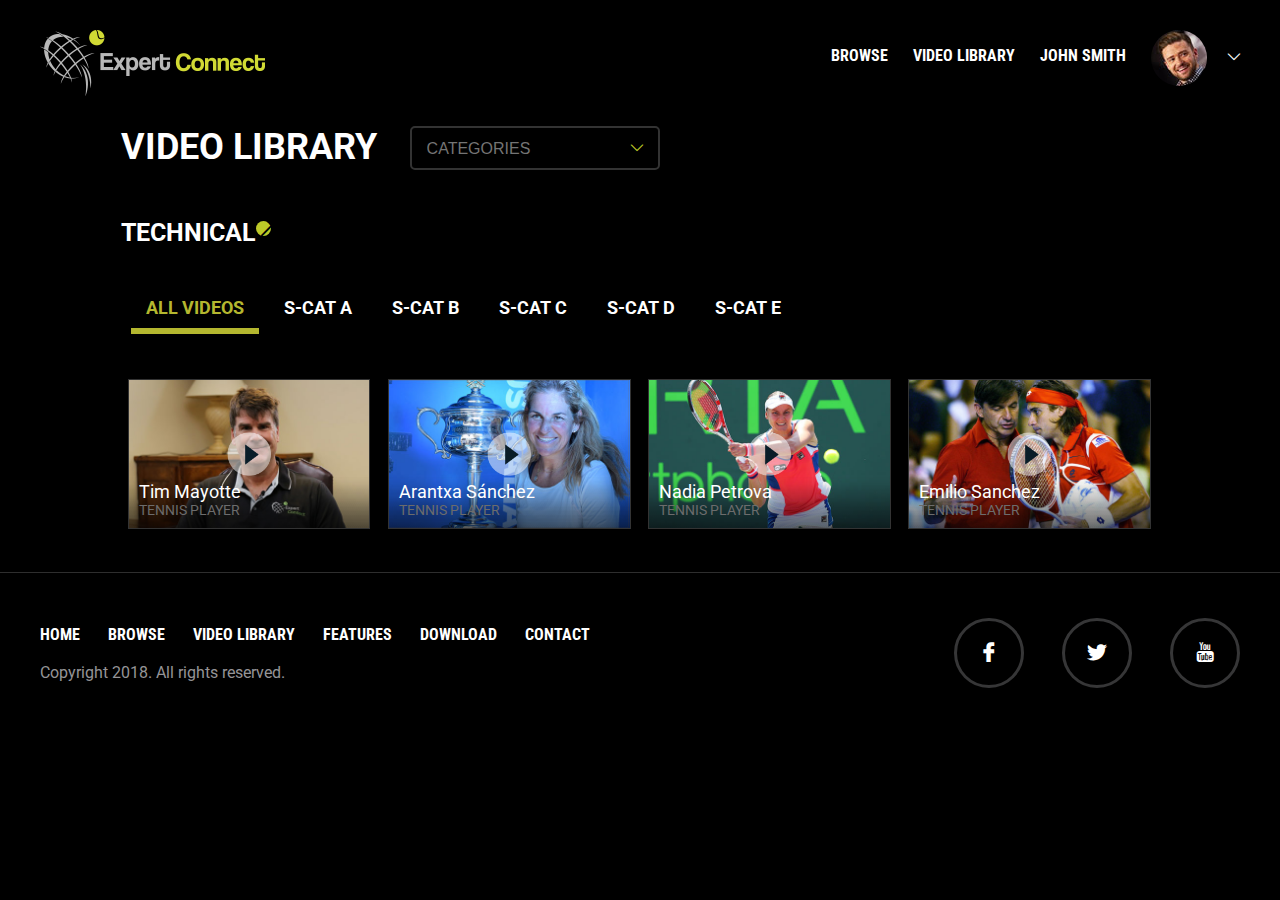
==== commit c5669d12: "category page chnages done" ====
--- a/category.html
+++ b/category.html
@@ -15,7 +15,7 @@
 	<link rel="stylesheet" href="css/category.css" type="text/css" />
 	<link rel="stylesheet" href="css/media-screen.css" type="text/css" />
 </head>
-<body>
+<body class="category-page">
 	<div class="top" id="home">
 		<header>
 			<div class="content">
@@ -36,85 +36,572 @@
 			  		<a href="">John smith</a>
 		  			<img src="images/profile.jpg" alt="">
 		  			<span></span>
+		  			<ul>
+		  				<li><a href="">My Account</a></li>
+		  				<li><a href="">Log Out</a></li>
+		  			</ul>
 		  		</div>
 		  	</nav>
 	  	</div>
 		</header>
 	</div>
 	<div class="wrapper">
+		<div class="video-pop videolib-pop simplePopup">
+   		<video src="https://www.w3schools.com/html/movie.mp4" loop controls controlsList="nodownload"></video>
+   	</div>
 		<div class="content">
 			<div class="inner">
 				<div class="browse video-cat" id="browse">
-					<div class="video-show"><video src="https://www.w3schools.com/html/movie.mp4" loop="" controls="" controlslist="nodownload"></video></div>
-					<div class="img-div">
-						<a href="">
-							<img src="images/tim.jpg" alt="Tim Mayotte">
-	    				<strong>Tim Mayotte<span>Tennis Player</span></strong>
-	    				<div class="video-btn"></div>
-						</a>
+					<h1>Video library</h1>
+					<div class="cat-filter">
+						<select>
+							<option value="">Categories</option>
+							<option value="">Category A</option>
+							<option value="">Category B</option>
+						</select>
 					</div>
-					<div class="img-div">
-						<a href="" data-video="http://clips.vorwaerts-gmbh.de/VfE_html5.mp4">
-							<img src="images/arantxa.jpg" alt="Arantxa Sánchez">
-	    				<strong>Arantxa Sánchez<span>Tennis Player</span></strong>
-							<div class="video-btn"></div>
-						</a>
-					</div>
-					<div class="img-div">
-						<a href="">
-							<img src="images/nadia.jpg" alt="Nadia Petrova">
-	    				<strong>Nadia Petrova<span>Tennis Player</span></strong>
-							<div class="video-btn"></div>
-						</a>
-					</div>
-					<div class="img-div">
-						<a href="">
-							<img src="images/emilio.jpg" alt="Emilio Sanchez">
-	    				<strong>Emilio Sanchez<span>Tennis Player</span></strong>
-							<div class="video-btn"></div>
-						</a>
-					</div>
-					<div class="img-div">
-						<a href="">
-							<img src="images/julian.jpg" alt="Julian Alonso">
-	    				<strong>Julian Alonso<span>Tennis Player</span></strong>
-							<div class="video-btn"></div>
-						</a>
-					</div>
-					<div class="img-div">
-						<a href="">
-							<img src="images/brian.jpg" alt="Brian Gottfried">
-	    				<strong>Brian Gottfried<span>Tennis Player</span></strong>
-							<div class="video-btn"></div>
-						</a>
-					</div>
-					<div class="img-div">
-						<a href="">
-							<img src="images/rick.jpg" alt="Rick Meyer">
-	    				<strong>Rick Meyer<span>Tennis Player</span></strong>
-							<div class="video-btn"></div>
-						</a>
-					</div>
-					<div class="img-div">
-						<a href="">
-							<img src="images/mark.jpg" alt="Mark Wellington">
-	    				<strong>Mark Wellington<span>Fitness Guru</span></strong>
-							<div class="video-btn"></div>
-						</a>
-					</div>
-					<div class="img-div">
-						<a href="">
-							<img src="images/cesar.jpg" alt="Cesar">
-	    				<strong>Cesar<span>Celebrity Coach</span></strong>
-							<div class="video-btn"></div>
-						</a>
-					</div>
-					<div class="img-div">
-						<a href="">
-							<img src="images/gerald.jpg" alt="Gerald">
-	    				<strong>Gerald<span>Equipment Expert</span></strong>
-							<div class="video-btn"></div>
-						</a>
+					<div class="tab-div">
+						<div class="tab-data">
+					 		<h2 class="title">Technical</h2>
+					   	<ul class="be-select-tab">
+					      <li class="clickme active"><a data-tag="one">All Videos</a></li>
+					      <li class="clickme"><a data-tag="two">S-cat A</a></li>
+					      <li class="clickme"><a data-tag="three">S-cat B</a></li>
+					      <li class="clickme"><a data-tag="four">S-cat C</a></li>
+					      <li class="clickme"><a data-tag="five">S-cat D</a></li>
+					      <li class="clickme"><a data-tag="six">S-cat E</a></li>
+					    </ul>       
+					    <div class="tab-container">
+					      <div class="list show-tab" id="one">
+									<div class="video-cat-list">
+										<ul>
+											<li slide-data="1">
+												<div class="img-div">
+													<img src="images/tim.jpg" alt="Tim Mayotte">
+							    				<strong>Tim Mayotte<span>Tennis Player</span></strong>
+							    				<div class="video-btn"></div>
+												</div>
+											</li>
+											<li slide-data="2">
+												<div class="img-div">
+													<img src="images/arantxa.jpg" alt="Arantxa Sánchez">
+							    				<strong>Arantxa Sánchez<span>Tennis Player</span></strong>
+													<div class="video-btn"></div>
+												</div>
+											</li>
+											<li slide-data="3">
+												<div class="img-div">
+														<img src="images/nadia.jpg" alt="Nadia Petrova">
+								    				<strong>Nadia Petrova<span>Tennis Player</span></strong>
+														<div class="video-btn"></div>
+												</div>
+											</li>
+											<li slide-data="4">
+												<div class="img-div">
+														<img src="images/emilio.jpg" alt="Emilio Sanchez">
+								    				<strong>Emilio Sanchez<span>Tennis Player</span></strong>
+														<div class="video-btn"></div>
+												</div>
+											</li>
+										</ul>
+										<div id="video-detail-drop">
+											<div slide-data="1" class="videolib-detail">
+												<div class="close-lib-btn"></div>
+												<div class="banner dashboard-bg" style="background-image: url(images/dashboard-bg.jpg);">
+													<div class="dashboard-banner">
+										        <div class="dashboard-banner-text">
+											        <h2>Rafa Nadal</h2>
+											        <p>Lorem ipsum dolor sit amet, consectetur adipiscing 
+															elit. Proin efficitur et lorem eu malesuada.</p>
+										        </div>
+										     	</div>
+												</div>
+												<div class="video-lib-detail" data-video="http://clips.vorwaerts-gmbh.de/VfE_html5.mp4"></div>
+											</div>
+											<div slide-data="2" class="videolib-detail">
+												<div class="close-lib-btn"></div>
+												<div class="banner dashboard-bg" style="background-image: url(images/dashboard-bg.jpg);">
+													<div class="dashboard-banner">
+										        <div class="dashboard-banner-text">
+											        <h2>Rafa Nadal</h2>
+											        <p>Lorem ipsum dolor sit amet, consectetur adipiscing 
+															elit. Proin efficitur et lorem eu malesuada.</p>
+										        </div>
+										     	</div>
+												</div>
+												<div class="video-lib-detail" data-video="http://clips.vorwaerts-gmbh.de/VfE_html5.mp4"></div>
+											</div>
+											<div slide-data="3" class="videolib-detail">
+												<div class="close-lib-btn"></div>
+												<div class="banner dashboard-bg" style="background-image: url(images/dashboard-bg.jpg);">
+													<div class="dashboard-banner">
+										        <div class="dashboard-banner-text">
+											        <h2>Rafa Nadal</h2>
+											        <p>Lorem ipsum dolor sit amet, consectetur adipiscing 
+															elit. Proin efficitur et lorem eu malesuada.</p>
+										        </div>
+										     	</div>
+												</div>
+												<div class="video-lib-detail" data-video="http://clips.vorwaerts-gmbh.de/VfE_html5.mp4"></div>
+											</div>
+											<div slide-data="4" class="videolib-detail">
+												<div class="close-lib-btn"></div>
+												<div class="banner dashboard-bg" style="background-image: url(images/dashboard-bg.jpg);">
+													<div class="dashboard-banner">
+										        <div class="dashboard-banner-text">
+											        <h2>Rafa Nadal</h2>
+											        <p>Lorem ipsum dolor sit amet, consectetur adipiscing 
+															elit. Proin efficitur et lorem eu malesuada.</p>
+										        </div>
+										     	</div>
+												</div>
+												<div class="video-lib-detail" data-video="http://clips.vorwaerts-gmbh.de/VfE_html5.mp4"></div>
+											</div>
+										</div>
+									</div>
+					    	</div>
+					    	<div class="list" id="two">
+									<div class="video-cat-list">
+										<ul>
+											<li slide-data="1">
+												<div class="img-div">
+													<img src="images/tim.jpg" alt="Tim Mayotte">
+							    				<strong>Tim Mayotte<span>Tennis Player</span></strong>
+							    				<div class="video-btn"></div>
+												</div>
+											</li>
+											<li slide-data="2">
+												<div class="img-div">
+													<img src="images/arantxa.jpg" alt="Arantxa Sánchez">
+							    				<strong>Arantxa Sánchez<span>Tennis Player</span></strong>
+													<div class="video-btn"></div>
+												</div>
+											</li>
+											<li slide-data="3">
+												<div class="img-div">
+														<img src="images/nadia.jpg" alt="Nadia Petrova">
+								    				<strong>Nadia Petrova<span>Tennis Player</span></strong>
+														<div class="video-btn"></div>
+												</div>
+											</li>
+											<li slide-data="4">
+												<div class="img-div">
+														<img src="images/emilio.jpg" alt="Emilio Sanchez">
+								    				<strong>Emilio Sanchez<span>Tennis Player</span></strong>
+														<div class="video-btn"></div>
+												</div>
+											</li>
+										</ul>
+										<div id="video-detail-drop">
+											<div slide-data="1" class="videolib-detail">
+												<div class="close-lib-btn"></div>
+												<div class="banner dashboard-bg" style="background-image: url(images/dashboard-bg.jpg);">
+													<div class="dashboard-banner">
+										        <div class="dashboard-banner-text">
+											        <h2>Rafa Nadal</h2>
+											        <p>Lorem ipsum dolor sit amet, consectetur adipiscing 
+															elit. Proin efficitur et lorem eu malesuada.</p>
+										        </div>
+										     	</div>
+												</div>
+												<div class="video-lib-detail" data-video="http://clips.vorwaerts-gmbh.de/VfE_html5.mp4"></div>
+											</div>
+											<div slide-data="2" class="videolib-detail">
+												<div class="close-lib-btn"></div>
+												<div class="banner dashboard-bg" style="background-image: url(images/dashboard-bg.jpg);">
+													<div class="dashboard-banner">
+										        <div class="dashboard-banner-text">
+											        <h2>Rafa Nadal</h2>
+											        <p>Lorem ipsum dolor sit amet, consectetur adipiscing 
+															elit. Proin efficitur et lorem eu malesuada.</p>
+										        </div>
+										     	</div>
+												</div>
+												<div class="video-lib-detail" data-video="http://clips.vorwaerts-gmbh.de/VfE_html5.mp4"></div>
+											</div>
+											<div slide-data="3" class="videolib-detail">
+												<div class="close-lib-btn"></div>
+												<div class="banner dashboard-bg" style="background-image: url(images/dashboard-bg.jpg);">
+													<div class="dashboard-banner">
+										        <div class="dashboard-banner-text">
+											        <h2>Rafa Nadal</h2>
+											        <p>Lorem ipsum dolor sit amet, consectetur adipiscing 
+															elit. Proin efficitur et lorem eu malesuada.</p>
+										        </div>
+										     	</div>
+												</div>
+												<div class="video-lib-detail" data-video="http://clips.vorwaerts-gmbh.de/VfE_html5.mp4"></div>
+											</div>
+											<div slide-data="4" class="videolib-detail">
+												<div class="close-lib-btn"></div>
+												<div class="banner dashboard-bg" style="background-image: url(images/dashboard-bg.jpg);">
+													<div class="dashboard-banner">
+										        <div class="dashboard-banner-text">
+											        <h2>Rafa Nadal</h2>
+											        <p>Lorem ipsum dolor sit amet, consectetur adipiscing 
+															elit. Proin efficitur et lorem eu malesuada.</p>
+										        </div>
+										     	</div>
+												</div>
+												<div class="video-lib-detail" data-video="http://clips.vorwaerts-gmbh.de/VfE_html5.mp4"></div>
+											</div>
+										</div>
+									</div>
+					    	</div>
+					    	<div class="list" id="three">
+									<div class="video-cat-list">
+										<ul>
+											<li slide-data="1">
+												<div class="img-div">
+													<img src="images/tim.jpg" alt="Tim Mayotte">
+							    				<strong>Tim Mayotte<span>Tennis Player</span></strong>
+							    				<div class="video-btn"></div>
+												</div>
+											</li>
+											<li slide-data="2">
+												<div class="img-div">
+													<img src="images/arantxa.jpg" alt="Arantxa Sánchez">
+							    				<strong>Arantxa Sánchez<span>Tennis Player</span></strong>
+													<div class="video-btn"></div>
+												</div>
+											</li>
+											<li slide-data="3">
+												<div class="img-div">
+														<img src="images/nadia.jpg" alt="Nadia Petrova">
+								    				<strong>Nadia Petrova<span>Tennis Player</span></strong>
+														<div class="video-btn"></div>
+												</div>
+											</li>
+											<li slide-data="4">
+												<div class="img-div">
+														<img src="images/emilio.jpg" alt="Emilio Sanchez">
+								    				<strong>Emilio Sanchez<span>Tennis Player</span></strong>
+														<div class="video-btn"></div>
+												</div>
+											</li>
+										</ul>
+										<div id="video-detail-drop">
+											<div slide-data="1" class="videolib-detail">
+												<div class="close-lib-btn"></div>
+												<div class="banner dashboard-bg" style="background-image: url(images/dashboard-bg.jpg);">
+													<div class="dashboard-banner">
+										        <div class="dashboard-banner-text">
+											        <h2>Rafa Nadal</h2>
+											        <p>Lorem ipsum dolor sit amet, consectetur adipiscing 
+															elit. Proin efficitur et lorem eu malesuada.</p>
+										        </div>
+										     	</div>
+												</div>
+												<div class="video-lib-detail" data-video="http://clips.vorwaerts-gmbh.de/VfE_html5.mp4"></div>
+											</div>
+											<div slide-data="2" class="videolib-detail">
+												<div class="close-lib-btn"></div>
+												<div class="banner dashboard-bg" style="background-image: url(images/dashboard-bg.jpg);">
+													<div class="dashboard-banner">
+										        <div class="dashboard-banner-text">
+											        <h2>Rafa Nadal</h2>
+											        <p>Lorem ipsum dolor sit amet, consectetur adipiscing 
+															elit. Proin efficitur et lorem eu malesuada.</p>
+										        </div>
+										     	</div>
+												</div>
+												<div class="video-lib-detail" data-video="http://clips.vorwaerts-gmbh.de/VfE_html5.mp4"></div>
+											</div>
+											<div slide-data="3" class="videolib-detail">
+												<div class="close-lib-btn"></div>
+												<div class="banner dashboard-bg" style="background-image: url(images/dashboard-bg.jpg);">
+													<div class="dashboard-banner">
+										        <div class="dashboard-banner-text">
+											        <h2>Rafa Nadal</h2>
+											        <p>Lorem ipsum dolor sit amet, consectetur adipiscing 
+															elit. Proin efficitur et lorem eu malesuada.</p>
+										        </div>
+										     	</div>
+												</div>
+												<div class="video-lib-detail" data-video="http://clips.vorwaerts-gmbh.de/VfE_html5.mp4"></div>
+											</div>
+											<div slide-data="4" class="videolib-detail">
+												<div class="close-lib-btn"></div>
+												<div class="banner dashboard-bg" style="background-image: url(images/dashboard-bg.jpg);">
+													<div class="dashboard-banner">
+										        <div class="dashboard-banner-text">
+											        <h2>Rafa Nadal</h2>
+											        <p>Lorem ipsum dolor sit amet, consectetur adipiscing 
+															elit. Proin efficitur et lorem eu malesuada.</p>
+										        </div>
+										     	</div>
+												</div>
+												<div class="video-lib-detail" data-video="http://clips.vorwaerts-gmbh.de/VfE_html5.mp4"></div>
+											</div>
+										</div>
+									</div>
+					    	</div>
+					    	<div class="list" id="four">
+									<div class="video-cat-list">
+										<ul>
+											<li slide-data="1">
+												<div class="img-div">
+													<img src="images/tim.jpg" alt="Tim Mayotte">
+							    				<strong>Tim Mayotte<span>Tennis Player</span></strong>
+							    				<div class="video-btn"></div>
+												</div>
+											</li>
+											<li slide-data="2">
+												<div class="img-div">
+													<img src="images/arantxa.jpg" alt="Arantxa Sánchez">
+							    				<strong>Arantxa Sánchez<span>Tennis Player</span></strong>
+													<div class="video-btn"></div>
+												</div>
+											</li>
+											<li slide-data="3">
+												<div class="img-div">
+														<img src="images/nadia.jpg" alt="Nadia Petrova">
+								    				<strong>Nadia Petrova<span>Tennis Player</span></strong>
+														<div class="video-btn"></div>
+												</div>
+											</li>
+											<li slide-data="4">
+												<div class="img-div">
+														<img src="images/emilio.jpg" alt="Emilio Sanchez">
+								    				<strong>Emilio Sanchez<span>Tennis Player</span></strong>
+														<div class="video-btn"></div>
+												</div>
+											</li>
+										</ul>
+										<div id="video-detail-drop">
+											<div slide-data="1" class="videolib-detail">
+												<div class="close-lib-btn"></div>
+												<div class="banner dashboard-bg" style="background-image: url(images/dashboard-bg.jpg);">
+													<div class="dashboard-banner">
+										        <div class="dashboard-banner-text">
+											        <h2>Rafa Nadal</h2>
+											        <p>Lorem ipsum dolor sit amet, consectetur adipiscing 
+															elit. Proin efficitur et lorem eu malesuada.</p>
+										        </div>
+										     	</div>
+												</div>
+												<div class="video-lib-detail" data-video="http://clips.vorwaerts-gmbh.de/VfE_html5.mp4"></div>
+											</div>
+											<div slide-data="2" class="videolib-detail">
+												<div class="close-lib-btn"></div>
+												<div class="banner dashboard-bg" style="background-image: url(images/dashboard-bg.jpg);">
+													<div class="dashboard-banner">
+										        <div class="dashboard-banner-text">
+											        <h2>Rafa Nadal</h2>
+											        <p>Lorem ipsum dolor sit amet, consectetur adipiscing 
+															elit. Proin efficitur et lorem eu malesuada.</p>
+										        </div>
+										     	</div>
+												</div>
+												<div class="video-lib-detail" data-video="http://clips.vorwaerts-gmbh.de/VfE_html5.mp4"></div>
+											</div>
+											<div slide-data="3" class="videolib-detail">
+												<div class="close-lib-btn"></div>
+												<div class="banner dashboard-bg" style="background-image: url(images/dashboard-bg.jpg);">
+													<div class="dashboard-banner">
+										        <div class="dashboard-banner-text">
+											        <h2>Rafa Nadal</h2>
+											        <p>Lorem ipsum dolor sit amet, consectetur adipiscing 
+															elit. Proin efficitur et lorem eu malesuada.</p>
+										        </div>
+										     	</div>
+												</div>
+												<div class="video-lib-detail" data-video="http://clips.vorwaerts-gmbh.de/VfE_html5.mp4"></div>
+											</div>
+											<div slide-data="4" class="videolib-detail">
+												<div class="close-lib-btn"></div>
+												<div class="banner dashboard-bg" style="background-image: url(images/dashboard-bg.jpg);">
+													<div class="dashboard-banner">
+										        <div class="dashboard-banner-text">
+											        <h2>Rafa Nadal</h2>
+											        <p>Lorem ipsum dolor sit amet, consectetur adipiscing 
+															elit. Proin efficitur et lorem eu malesuada.</p>
+										        </div>
+										     	</div>
+												</div>
+												<div class="video-lib-detail" data-video="http://clips.vorwaerts-gmbh.de/VfE_html5.mp4"></div>
+											</div>
+										</div>
+									</div>
+					    	</div>
+					    	<div class="list" id="five">
+									<div class="video-cat-list">
+										<ul>
+											<li slide-data="1">
+												<div class="img-div">
+													<img src="images/tim.jpg" alt="Tim Mayotte">
+							    				<strong>Tim Mayotte<span>Tennis Player</span></strong>
+							    				<div class="video-btn"></div>
+												</div>
+											</li>
+											<li slide-data="2">
+												<div class="img-div">
+													<img src="images/arantxa.jpg" alt="Arantxa Sánchez">
+							    				<strong>Arantxa Sánchez<span>Tennis Player</span></strong>
+													<div class="video-btn"></div>
+												</div>
+											</li>
+											<li slide-data="3">
+												<div class="img-div">
+														<img src="images/nadia.jpg" alt="Nadia Petrova">
+								    				<strong>Nadia Petrova<span>Tennis Player</span></strong>
+														<div class="video-btn"></div>
+												</div>
+											</li>
+											<li slide-data="4">
+												<div class="img-div">
+														<img src="images/emilio.jpg" alt="Emilio Sanchez">
+								    				<strong>Emilio Sanchez<span>Tennis Player</span></strong>
+														<div class="video-btn"></div>
+												</div>
+											</li>
+										</ul>
+										<div id="video-detail-drop">
+											<div slide-data="1" class="videolib-detail">
+												<div class="close-lib-btn"></div>
+												<div class="banner dashboard-bg" style="background-image: url(images/dashboard-bg.jpg);">
+													<div class="dashboard-banner">
+										        <div class="dashboard-banner-text">
+											        <h2>Rafa Nadal</h2>
+											        <p>Lorem ipsum dolor sit amet, consectetur adipiscing 
+															elit. Proin efficitur et lorem eu malesuada.</p>
+										        </div>
+										     	</div>
+												</div>
+												<div class="video-lib-detail" data-video="http://clips.vorwaerts-gmbh.de/VfE_html5.mp4"></div>
+											</div>
+											<div slide-data="2" class="videolib-detail">
+												<div class="close-lib-btn"></div>
+												<div class="banner dashboard-bg" style="background-image: url(images/dashboard-bg.jpg);">
+													<div class="dashboard-banner">
+										        <div class="dashboard-banner-text">
+											        <h2>Rafa Nadal</h2>
+											        <p>Lorem ipsum dolor sit amet, consectetur adipiscing 
+															elit. Proin efficitur et lorem eu malesuada.</p>
+										        </div>
+										     	</div>
+												</div>
+												<div class="video-lib-detail" data-video="http://clips.vorwaerts-gmbh.de/VfE_html5.mp4"></div>
+											</div>
+											<div slide-data="3" class="videolib-detail">
+												<div class="close-lib-btn"></div>
+												<div class="banner dashboard-bg" style="background-image: url(images/dashboard-bg.jpg);">
+													<div class="dashboard-banner">
+										        <div class="dashboard-banner-text">
+											        <h2>Rafa Nadal</h2>
+											        <p>Lorem ipsum dolor sit amet, consectetur adipiscing 
+															elit. Proin efficitur et lorem eu malesuada.</p>
+										        </div>
+										     	</div>
+												</div>
+												<div class="video-lib-detail" data-video="http://clips.vorwaerts-gmbh.de/VfE_html5.mp4"></div>
+											</div>
+											<div slide-data="4" class="videolib-detail">
+												<div class="close-lib-btn"></div>
+												<div class="banner dashboard-bg" style="background-image: url(images/dashboard-bg.jpg);">
+													<div class="dashboard-banner">
+										        <div class="dashboard-banner-text">
+											        <h2>Rafa Nadal</h2>
+											        <p>Lorem ipsum dolor sit amet, consectetur adipiscing 
+															elit. Proin efficitur et lorem eu malesuada.</p>
+										        </div>
+										     	</div>
+												</div>
+												<div class="video-lib-detail" data-video="http://clips.vorwaerts-gmbh.de/VfE_html5.mp4"></div>
+											</div>
+										</div>
+									</div>
+					    	</div>
+					    	<div class="list" id="six">
+									<div class="video-cat-list">
+										<ul>
+											<li slide-data="1">
+												<div class="img-div">
+													<img src="images/tim.jpg" alt="Tim Mayotte">
+							    				<strong>Tim Mayotte<span>Tennis Player</span></strong>
+							    				<div class="video-btn"></div>
+												</div>
+											</li>
+											<li slide-data="2">
+												<div class="img-div">
+													<img src="images/arantxa.jpg" alt="Arantxa Sánchez">
+							    				<strong>Arantxa Sánchez<span>Tennis Player</span></strong>
+													<div class="video-btn"></div>
+												</div>
+											</li>
+											<li slide-data="3">
+												<div class="img-div">
+														<img src="images/nadia.jpg" alt="Nadia Petrova">
+								    				<strong>Nadia Petrova<span>Tennis Player</span></strong>
+														<div class="video-btn"></div>
+												</div>
+											</li>
+											<li slide-data="4">
+												<div class="img-div">
+														<img src="images/emilio.jpg" alt="Emilio Sanchez">
+								    				<strong>Emilio Sanchez<span>Tennis Player</span></strong>
+														<div class="video-btn"></div>
+												</div>
+											</li>
+										</ul>
+										<div id="video-detail-drop">
+											<div slide-data="1" class="videolib-detail">
+												<div class="close-lib-btn"></div>
+												<div class="banner dashboard-bg" style="background-image: url(images/dashboard-bg.jpg);">
+													<div class="dashboard-banner">
+										        <div class="dashboard-banner-text">
+											        <h2>Rafa Nadal</h2>
+											        <p>Lorem ipsum dolor sit amet, consectetur adipiscing 
+															elit. Proin efficitur et lorem eu malesuada.</p>
+										        </div>
+										     	</div>
+												</div>
+												<div class="video-lib-detail" data-video="http://clips.vorwaerts-gmbh.de/VfE_html5.mp4"></div>
+											</div>
+											<div slide-data="2" class="videolib-detail">
+												<div class="close-lib-btn"></div>
+												<div class="banner dashboard-bg" style="background-image: url(images/dashboard-bg.jpg);">
+													<div class="dashboard-banner">
+										        <div class="dashboard-banner-text">
+											        <h2>Rafa Nadal</h2>
+											        <p>Lorem ipsum dolor sit amet, consectetur adipiscing 
+															elit. Proin efficitur et lorem eu malesuada.</p>
+										        </div>
+										     	</div>
+												</div>
+												<div class="video-lib-detail" data-video="http://clips.vorwaerts-gmbh.de/VfE_html5.mp4"></div>
+											</div>
+											<div slide-data="3" class="videolib-detail">
+												<div class="close-lib-btn"></div>
+												<div class="banner dashboard-bg" style="background-image: url(images/dashboard-bg.jpg);">
+													<div class="dashboard-banner">
+										        <div class="dashboard-banner-text">
+											        <h2>Rafa Nadal</h2>
+											        <p>Lorem ipsum dolor sit amet, consectetur adipiscing 
+															elit. Proin efficitur et lorem eu malesuada.</p>
+										        </div>
+										     	</div>
+												</div>
+												<div class="video-lib-detail" data-video="http://clips.vorwaerts-gmbh.de/VfE_html5.mp4"></div>
+											</div>
+											<div slide-data="4" class="videolib-detail">
+												<div class="close-lib-btn"></div>
+												<div class="banner dashboard-bg" style="background-image: url(images/dashboard-bg.jpg);">
+													<div class="dashboard-banner">
+										        <div class="dashboard-banner-text">
+											        <h2>Rafa Nadal</h2>
+											        <p>Lorem ipsum dolor sit amet, consectetur adipiscing 
+															elit. Proin efficitur et lorem eu malesuada.</p>
+										        </div>
+										     	</div>
+												</div>
+												<div class="video-lib-detail" data-video="http://clips.vorwaerts-gmbh.de/VfE_html5.mp4"></div>
+											</div>
+										</div>
+									</div>
+					    	</div>
+					  	</div>
+						</div>
 					</div>
 				</div>
 			</div>
@@ -145,18 +632,6 @@
 </body>
 	<script src="js/jquery.min.js" type="text/javascript"></script>
 	<script src="js/slick.min.js" type="text/javascript"></script>
+	<script src="js/jquery.simplePopup.js" type="text/javascript"></script>
 	<script src="js/custom.js" type="text/javascript"></script>
-	<script>
-		$(document).ready(function(){
-			 $('.video-cat .img-div').click(function (e) {
-		  	e.preventDefault();
-		  	var a = $(this).attr("data-video");
-		  	var b = $(this).next();
-		  	$(".video-show").insertAfter(b);
-		  	$(".video-show video").attr("src", a);
-				$(".video-show").slideToggle();
-				$(".video-show video").get(0).play();
-  		});
-		});
-	</script>
 </html>
--- a/css/videolibrary.css
+++ b/css/videolibrary.css
@@ -214,7 +214,7 @@
 }
 .videolib-pop .simplePopupClose{
 	top: -20px;
-	right: -70px;
+	right: 0;
 }
 .simplePopupBackground{
 	opacity: 1 !important;
@@ -298,8 +298,16 @@
 .videolib-slider li.lib-active strong{
 	display: block;
 }
-
-
-@media screen and (max-width: 320px) {
-  
+.video-btn{
+	width: 40px;
+	height: 40px;
+	position: absolute;
+	top: 50%;
+	left: 50%;
+	margin: -20px 0 0 -20px;
+	background: url(../images/play-btn.png) left top no-repeat;
+	background-size: cover;
+	display: inline-block;
+	cursor: pointer;
+	z-index: 9;
 }--- a/css/category.css
+++ b/css/category.css
@@ -1,17 +1,24 @@
 header{
 	position: static;
-	padding: 50px 0;
+	padding: 30px 0;
 }
 .wrapper{
 	position: static;
+	clear: both;
+}
+.category-page .tab-div{
+	margin: 0;
+}
+.browse{
+	padding: 30px 0;
 }
 .video-btn{
-	width: 75px;
-	height: 75px;
-	position: absolute;
-	top: 50%;
-	left: 50%;
-	margin: -37.5px 0 0 -37.5px;
+	width: 44px;
+  height: 44px;
+  position: absolute;
+  top: 50%;
+  left: 50%;
+  margin: -22px 0 0 -22px;
 	background: url(../images/play-btn.png) left top no-repeat;
 	background-size: cover;
 	display: inline-block;
@@ -20,4 +27,142 @@
 }
 .video-show{
 	display: none;
+}
+.video-cat-list li{
+  width: 23.35%;
+  margin: 1% 0.7%;
+  display: inline-block;
+  position: relative;
+  z-index: 1;
+}
+.video-cat-list li .img-div{
+	width: 100%;
+	margin: 0;
+}
+.video-cat-list li:before{
+	display: none;
+}
+.video-cat-list li.lib-active .img-div{
+  border-color: #fff;
+}
+.video-cat-list li.lib-active .img-div:after{
+	content: "";
+  display: inline-block;
+  width: 0;
+  height: 0;
+  border-style: solid;
+  border-width: 7px 6.5px 0 6.5px;
+  border-color: #fff transparent transparent transparent;
+  position: absolute;
+  bottom: -7px;
+  left: 50%;
+  margin: 0 0 0 -6.5px;
+}
+.videolib-detail{
+	padding: 0 1.7%;
+	margin: -15px 0;
+}
+.dashboard-banner h2{
+	font-size: 50px;
+}
+.dashboard-banner p{
+	font-size: 22px;
+	padding: 0;
+}
+.videolib-detail .dashboard-bg{
+	padding: 50% 0 0;
+}
+.tab-data .clickme a{
+	text-transform: uppercase;
+	padding: 0 15px 10px;
+}
+.tab-data .clickme:first-child{
+	padding-left: 1%;
+}
+.title{
+	padding: 0 0 0 1%;
+}
+.tab-data ul{
+	padding: 0 1%;
+}
+.category-page .img-div strong{
+	padding: 10px;
+	font-size: 18px;
+	background: url(../images/browse-bg.png) left top repeat-x;
+}
+.category-page .img-div:hover strong{
+	padding-bottom: 10px;
+}
+.category-page .img-div strong span{
+	font-size: 14px;
+}
+.category-page h1{
+	font-size: 36px;
+	color: #fff;
+	text-transform: uppercase;
+	display: inline-block;
+	margin-bottom: 50px;
+	padding: 0 0 0 1%;
+}
+.cat-filter{
+	border: 2px solid #333333;
+	border-radius: 5px;
+	display: inline-block;
+	vertical-align: top;
+	margin: 0 30px;
+	width: 250px;
+	position: relative;
+}
+.cat-filter:after{
+	content: "\e907";
+  font-size: 0.85em;
+  font-family: icomoon;
+  color: #bdc928;
+  font-weight: 700;
+  position: absolute;
+  top: 14px;
+  right: 15px;
+}
+.cat-filter select{
+	width: 100%;
+	height: 40px;
+	border: none;
+	outline: none;
+	background: none;
+	color: #747474;
+	font-size: 16px;
+	text-transform: uppercase;
+	padding: 0 15px;
+}
+.cat-filter select::-ms-expand {
+	display: none;
+}
+.cat-filter select{
+  appearance: none;
+  -webkit-appearance: none;
+  -moz-appearance: none;
+  -ms-appearance: none;
+  -o-appearance: none;
+}
+.category-page .tab-data .title{
+	font-size: 25px;
+	text-transform: uppercase;
+	color: #fff;
+}
+.category-page .tab-data .title:after{
+	content: "\e907";
+  font-size: 0.85em;
+  font-family: icomoon;
+  color: #000;
+  font-weight: 700;
+  transform: rotate(-90deg);
+  -webkit-transform:rotate(-90deg);
+  -moz-transform:rotate(-90deg);
+  -ms-transform:rotate(-90deg);
+  -o-transform:rotate(-90deg);
+  display: inline-block;
+  width: 15px;
+  height: 15px;
+  background: #bdc928;
+  border-radius: 50%;
 }--- a/css/media-screen.css
+++ b/css/media-screen.css
@@ -52,6 +52,9 @@
 	.banner-thumb .slick-list {
 	  padding: 0 55px !important;
 	}
+	.video-cat-list li{
+		margin: 1% 0.5%;
+	}
 }
 @media (max-width: 1080px){
 	nav{
@@ -63,6 +66,9 @@
 	}
 	nav a:after{
 		margin-top: -8px;
+	}
+	.my-account{
+		top: -5px;
 	}
 	.steps-left{
 		width: 55%;
@@ -142,6 +148,7 @@
     position: relative;
     font-weight: 400;
     color: #d0cdcd;
+    text-transform: inherit;
   }
   ul.be-select-tab.tab-select li a.active {
     border: none;
@@ -161,13 +168,26 @@
 
   ul.be-select-tab.active li {
     display: block;
+    text-align: left;
   }
   .tab-data .clickme a.active, .tab-data .clickme a:hover, .tab-data .clickme.active a, .tab-data .clickme.active a:hover {
     color: #fff;
     border: none;
+    text-align: left;
   }
   ul.be-select-tab.active li a.active:after {
     display: none;
+  }
+  .tab-data ul{
+  	padding: 0;
+  }
+  .category-page ul.be-select-tab.tab-select{
+  	right: 1%;
+  }
+  .category-page .video-btn{
+  	width: 34px;
+  	height: 34px;
+  	margin: -17px 0 0 -17px;
   }
 }
 @media (max-width: 1000px){
@@ -176,6 +196,9 @@
 	}
 	.content{
 		padding: 0 20px;
+	}
+	.category-page header{
+		padding: 20px 0;
 	}
 }
 @media (max-width: 991px){
@@ -194,7 +217,11 @@
     padding: 0 20px;
     border-top: 1px solid #fff;
     border-bottom: 1px solid #fff;
-    background: rgba(0, 0, 0, 0.75);
+    background: #000;
+    z-index: 99;
+	}
+	.category-page .top nav{
+		top: 90px;
 	}
 	.top nav ul, .top nav li, .top nav a{
 		width: 100%;
@@ -224,6 +251,7 @@
 	nav .my-account{
 		width: 100%;
     text-align: right;
+    top: 0;
 	}
 	nav .my-account a{
 		display: inline-block;
@@ -391,6 +419,13 @@
 	.browse{
 		text-align: center;
 	}
+	.video-cat{
+		text-align: left;
+	}
+	.category-page h1{
+		margin-bottom: 20px;
+		font-size: 30px;
+	}
 	.img-div{
 		width: 450px;
 		margin: 2% 0;
@@ -398,11 +433,22 @@
 	.slick-current .banner-text{
 		top: -20%;
 	}
+	.img-div strong{
+		display: none;
+	}
+	.video-cat-list li{
+		width: 48%;
+    margin: 1% 0.7%;
+	}
 }
 @media (max-width:640px){
 	.banner-slider .slick-track {
     height: 390px;
 	}
+	.video-btn {
+    width: 40px;
+    height: 40px;
+  }
 }
 @media (max-width: 500px){
 	.img-div{
@@ -423,6 +469,13 @@
 		padding: 0 0 0 15px;
 		margin: 20px 0;
 	}
+	.category-page h1{
+		padding: 0 0 0 15px;
+		margin-bottom: 10px;
+	}
+	.cat-filter{
+		margin: 0 0 10px 15px;
+	}
 	.content p, h3.title{
 		font-size: 16px;
 	}
@@ -472,6 +525,9 @@
 	.videolib-detail .dashboard-bg{
 		padding: 60% 0 0;
 	}
+	.category-page .videolib-detail .dashboard-bg{
+		padding: 65% 0 0;
+	}
 	.dashboard-banner{
 		display: block;
 		padding: 20px 0;
@@ -496,6 +552,17 @@
 	.tab-container{
 		margin: 75px 0 0;
 	}
+	.video-btn{
+		width: 30px;
+		height: 30px;
+		margin: -15px 0 0 -15px;
+	}
+	.category-page .wrapper .content{
+		padding: 0 10px;
+	}
+	.category-page .videolib-detail .dashboard-banner-text{
+		padding-left: 5px;
+	}
 }
 @media (max-width: 360px){
 	.tab-data .clickme a{
@@ -514,4 +581,7 @@
     font-size: .75em;
     right: -20px;
   }
+  .video-cat-list li {
+    margin: 1% 0.65%;
+  }
 }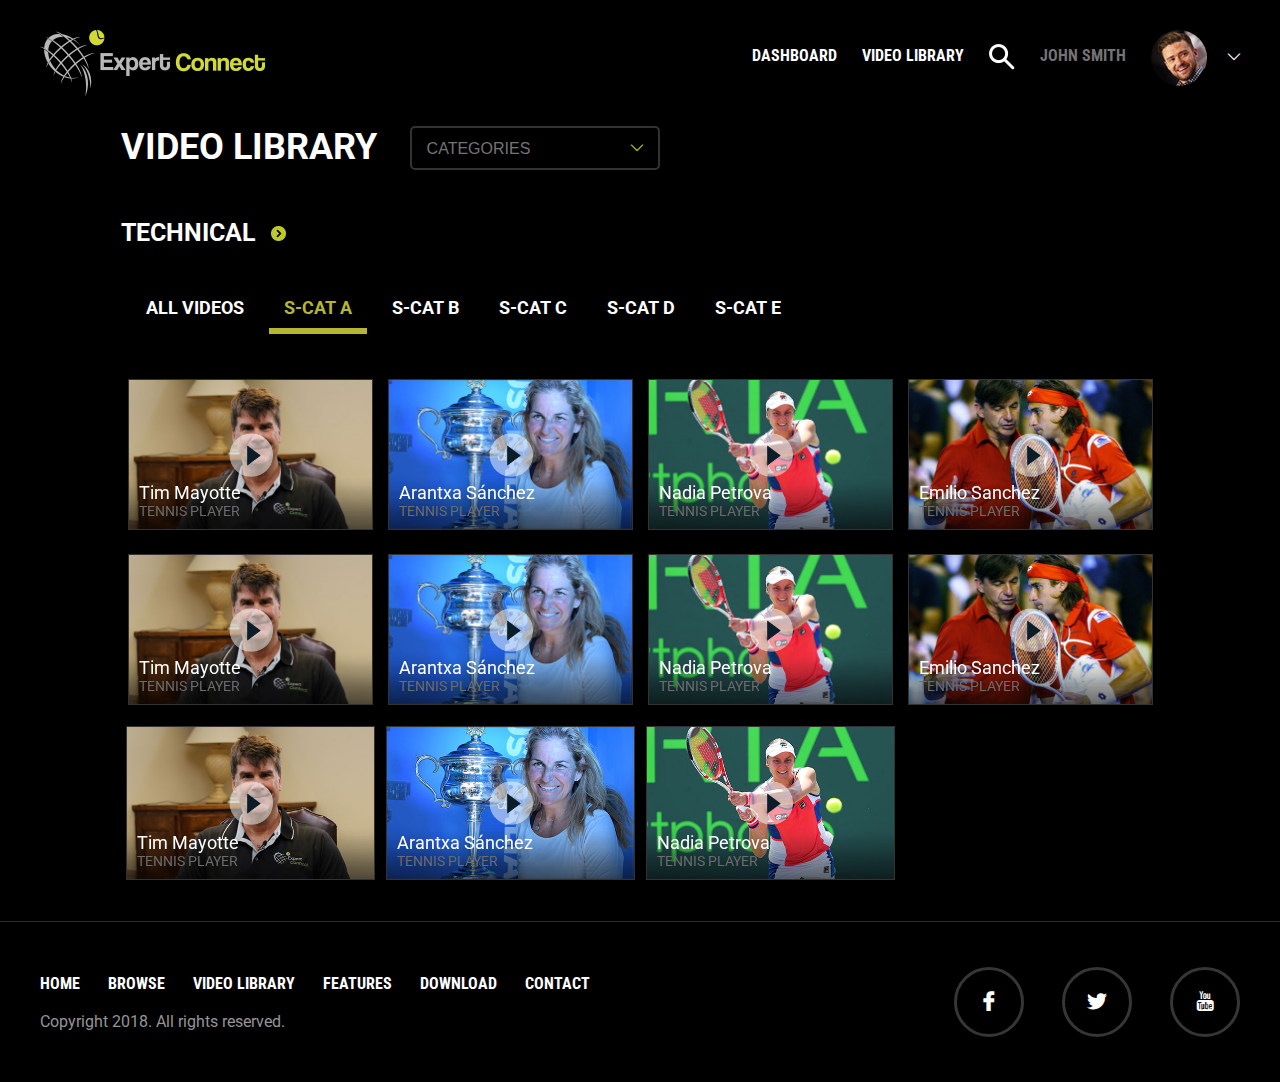
==== commit 22413b5c: "category page slider for mob and search" ====
--- a/category.html
+++ b/category.html
@@ -29,8 +29,11 @@
 		  	</div>
 		  	<nav>
 		  		<ul>                                    
-			  			<li><a href="#browse">Browse</a></li>
+			  			<li><a href="#browse">Dashboard</a></li>
 			  			<li><a href="#video">video Library</a></li>
+			  			<li>
+			  				<span class="search-icon"></span>
+			  				<div class="search-box"><input type="text" placeholder="Search...">
 		  		</ul>
 			  	<div class="my-account">
 			  		<a href="">John smith</a>
@@ -64,15 +67,15 @@
 						<div class="tab-data">
 					 		<h2 class="title">Technical</h2>
 					   	<ul class="be-select-tab">
-					      <li class="clickme active"><a data-tag="one">All Videos</a></li>
-					      <li class="clickme"><a data-tag="two">S-cat A</a></li>
+					      <li class="clickme"><a data-tag="one">All Videos</a></li>
+					      <li class="clickme active"><a data-tag="two">S-cat A</a></li>
 					      <li class="clickme"><a data-tag="three">S-cat B</a></li>
 					      <li class="clickme"><a data-tag="four">S-cat C</a></li>
 					      <li class="clickme"><a data-tag="five">S-cat D</a></li>
 					      <li class="clickme"><a data-tag="six">S-cat E</a></li>
 					    </ul>       
 					    <div class="tab-container">
-					      <div class="list show-tab" id="one">
+					      <div class="list" id="one">
 									<div class="video-cat-list">
 										<ul>
 											<li slide-data="1">
@@ -159,8 +162,6 @@
 											</div>
 										</div>
 									</div>
-					    	</div>
-					    	<div class="list" id="two">
 									<div class="video-cat-list">
 										<ul>
 											<li slide-data="1">
@@ -247,8 +248,6 @@
 											</div>
 										</div>
 									</div>
-					    	</div>
-					    	<div class="list" id="three">
 									<div class="video-cat-list">
 										<ul>
 											<li slide-data="1">
@@ -321,6 +320,704 @@
 												<div class="video-lib-detail" data-video="http://clips.vorwaerts-gmbh.de/VfE_html5.mp4"></div>
 											</div>
 											<div slide-data="4" class="videolib-detail">
+												<div class="close-lib-btn"></div>
+												<div class="banner dashboard-bg" style="background-image: url(images/dashboard-bg.jpg);">
+													<div class="dashboard-banner">
+										        <div class="dashboard-banner-text">
+											        <h2>Rafa Nadal</h2>
+											        <p>Lorem ipsum dolor sit amet, consectetur adipiscing 
+															elit. Proin efficitur et lorem eu malesuada.</p>
+										        </div>
+										     	</div>
+												</div>
+												<div class="video-lib-detail" data-video="http://clips.vorwaerts-gmbh.de/VfE_html5.mp4"></div>
+											</div>
+										</div>
+									</div>
+									<div class="video-cat-list">
+										<ul>
+											<li slide-data="1">
+												<div class="img-div">
+													<img src="images/tim.jpg" alt="Tim Mayotte">
+							    				<strong>Tim Mayotte<span>Tennis Player</span></strong>
+							    				<div class="video-btn"></div>
+												</div>
+											</li>
+											<li slide-data="2">
+												<div class="img-div">
+													<img src="images/arantxa.jpg" alt="Arantxa Sánchez">
+							    				<strong>Arantxa Sánchez<span>Tennis Player</span></strong>
+													<div class="video-btn"></div>
+												</div>
+											</li>
+											<li slide-data="3">
+												<div class="img-div">
+														<img src="images/nadia.jpg" alt="Nadia Petrova">
+								    				<strong>Nadia Petrova<span>Tennis Player</span></strong>
+														<div class="video-btn"></div>
+												</div>
+											</li>
+											<li slide-data="4">
+												<div class="img-div">
+														<img src="images/emilio.jpg" alt="Emilio Sanchez">
+								    				<strong>Emilio Sanchez<span>Tennis Player</span></strong>
+														<div class="video-btn"></div>
+												</div>
+											</li>
+										</ul>
+										<div id="video-detail-drop">
+											<div slide-data="1" class="videolib-detail">
+												<div class="close-lib-btn"></div>
+												<div class="banner dashboard-bg" style="background-image: url(images/dashboard-bg.jpg);">
+													<div class="dashboard-banner">
+										        <div class="dashboard-banner-text">
+											        <h2>Rafa Nadal</h2>
+											        <p>Lorem ipsum dolor sit amet, consectetur adipiscing 
+															elit. Proin efficitur et lorem eu malesuada.</p>
+										        </div>
+										     	</div>
+												</div>
+												<div class="video-lib-detail" data-video="http://clips.vorwaerts-gmbh.de/VfE_html5.mp4"></div>
+											</div>
+											<div slide-data="2" class="videolib-detail">
+												<div class="close-lib-btn"></div>
+												<div class="banner dashboard-bg" style="background-image: url(images/dashboard-bg.jpg);">
+													<div class="dashboard-banner">
+										        <div class="dashboard-banner-text">
+											        <h2>Rafa Nadal</h2>
+											        <p>Lorem ipsum dolor sit amet, consectetur adipiscing 
+															elit. Proin efficitur et lorem eu malesuada.</p>
+										        </div>
+										     	</div>
+												</div>
+												<div class="video-lib-detail" data-video="http://clips.vorwaerts-gmbh.de/VfE_html5.mp4"></div>
+											</div>
+											<div slide-data="3" class="videolib-detail">
+												<div class="close-lib-btn"></div>
+												<div class="banner dashboard-bg" style="background-image: url(images/dashboard-bg.jpg);">
+													<div class="dashboard-banner">
+										        <div class="dashboard-banner-text">
+											        <h2>Rafa Nadal</h2>
+											        <p>Lorem ipsum dolor sit amet, consectetur adipiscing 
+															elit. Proin efficitur et lorem eu malesuada.</p>
+										        </div>
+										     	</div>
+												</div>
+												<div class="video-lib-detail" data-video="http://clips.vorwaerts-gmbh.de/VfE_html5.mp4"></div>
+											</div>
+											<div slide-data="4" class="videolib-detail">
+												<div class="close-lib-btn"></div>
+												<div class="banner dashboard-bg" style="background-image: url(images/dashboard-bg.jpg);">
+													<div class="dashboard-banner">
+										        <div class="dashboard-banner-text">
+											        <h2>Rafa Nadal</h2>
+											        <p>Lorem ipsum dolor sit amet, consectetur adipiscing 
+															elit. Proin efficitur et lorem eu malesuada.</p>
+										        </div>
+										     	</div>
+												</div>
+												<div class="video-lib-detail" data-video="http://clips.vorwaerts-gmbh.de/VfE_html5.mp4"></div>
+											</div>
+										</div>
+									</div>
+									<div class="video-cat-list">
+										<ul>
+											<li slide-data="1">
+												<div class="img-div">
+													<img src="images/tim.jpg" alt="Tim Mayotte">
+							    				<strong>Tim Mayotte<span>Tennis Player</span></strong>
+							    				<div class="video-btn"></div>
+												</div>
+											</li>
+											<li slide-data="2">
+												<div class="img-div">
+													<img src="images/arantxa.jpg" alt="Arantxa Sánchez">
+							    				<strong>Arantxa Sánchez<span>Tennis Player</span></strong>
+													<div class="video-btn"></div>
+												</div>
+											</li>
+											<li slide-data="3">
+												<div class="img-div">
+														<img src="images/nadia.jpg" alt="Nadia Petrova">
+								    				<strong>Nadia Petrova<span>Tennis Player</span></strong>
+														<div class="video-btn"></div>
+												</div>
+											</li>
+											<li slide-data="4">
+												<div class="img-div">
+														<img src="images/emilio.jpg" alt="Emilio Sanchez">
+								    				<strong>Emilio Sanchez<span>Tennis Player</span></strong>
+														<div class="video-btn"></div>
+												</div>
+											</li>
+										</ul>
+										<div id="video-detail-drop">
+											<div slide-data="1" class="videolib-detail">
+												<div class="close-lib-btn"></div>
+												<div class="banner dashboard-bg" style="background-image: url(images/dashboard-bg.jpg);">
+													<div class="dashboard-banner">
+										        <div class="dashboard-banner-text">
+											        <h2>Rafa Nadal</h2>
+											        <p>Lorem ipsum dolor sit amet, consectetur adipiscing 
+															elit. Proin efficitur et lorem eu malesuada.</p>
+										        </div>
+										     	</div>
+												</div>
+												<div class="video-lib-detail" data-video="http://clips.vorwaerts-gmbh.de/VfE_html5.mp4"></div>
+											</div>
+											<div slide-data="2" class="videolib-detail">
+												<div class="close-lib-btn"></div>
+												<div class="banner dashboard-bg" style="background-image: url(images/dashboard-bg.jpg);">
+													<div class="dashboard-banner">
+										        <div class="dashboard-banner-text">
+											        <h2>Rafa Nadal</h2>
+											        <p>Lorem ipsum dolor sit amet, consectetur adipiscing 
+															elit. Proin efficitur et lorem eu malesuada.</p>
+										        </div>
+										     	</div>
+												</div>
+												<div class="video-lib-detail" data-video="http://clips.vorwaerts-gmbh.de/VfE_html5.mp4"></div>
+											</div>
+											<div slide-data="3" class="videolib-detail">
+												<div class="close-lib-btn"></div>
+												<div class="banner dashboard-bg" style="background-image: url(images/dashboard-bg.jpg);">
+													<div class="dashboard-banner">
+										        <div class="dashboard-banner-text">
+											        <h2>Rafa Nadal</h2>
+											        <p>Lorem ipsum dolor sit amet, consectetur adipiscing 
+															elit. Proin efficitur et lorem eu malesuada.</p>
+										        </div>
+										     	</div>
+												</div>
+												<div class="video-lib-detail" data-video="http://clips.vorwaerts-gmbh.de/VfE_html5.mp4"></div>
+											</div>
+											<div slide-data="4" class="videolib-detail">
+												<div class="close-lib-btn"></div>
+												<div class="banner dashboard-bg" style="background-image: url(images/dashboard-bg.jpg);">
+													<div class="dashboard-banner">
+										        <div class="dashboard-banner-text">
+											        <h2>Rafa Nadal</h2>
+											        <p>Lorem ipsum dolor sit amet, consectetur adipiscing 
+															elit. Proin efficitur et lorem eu malesuada.</p>
+										        </div>
+										     	</div>
+												</div>
+												<div class="video-lib-detail" data-video="http://clips.vorwaerts-gmbh.de/VfE_html5.mp4"></div>
+											</div>
+										</div>
+									</div>
+					    	</div>
+					    	<div class="list show-tab" id="two">
+									<div class="video-cat-list">
+										<ul>
+											<li slide-data="1">
+												<div class="img-div">
+													<img src="images/tim.jpg" alt="Tim Mayotte">
+							    				<strong>Tim Mayotte<span>Tennis Player</span></strong>
+							    				<div class="video-btn"></div>
+												</div>
+											</li>
+											<li slide-data="2">
+												<div class="img-div">
+													<img src="images/arantxa.jpg" alt="Arantxa Sánchez">
+							    				<strong>Arantxa Sánchez<span>Tennis Player</span></strong>
+													<div class="video-btn"></div>
+												</div>
+											</li>
+											<li slide-data="3">
+												<div class="img-div">
+														<img src="images/nadia.jpg" alt="Nadia Petrova">
+								    				<strong>Nadia Petrova<span>Tennis Player</span></strong>
+														<div class="video-btn"></div>
+												</div>
+											</li>
+											<li slide-data="4">
+												<div class="img-div">
+														<img src="images/emilio.jpg" alt="Emilio Sanchez">
+								    				<strong>Emilio Sanchez<span>Tennis Player</span></strong>
+														<div class="video-btn"></div>
+												</div>
+											</li>
+										</ul>
+										<div id="video-detail-drop">
+											<div slide-data="1" class="videolib-detail">
+												<div class="close-lib-btn"></div>
+												<div class="banner dashboard-bg" style="background-image: url(images/dashboard-bg.jpg);">
+													<div class="dashboard-banner">
+										        <div class="dashboard-banner-text">
+											        <h2>Rafa Nadal</h2>
+											        <p>Lorem ipsum dolor sit amet, consectetur adipiscing 
+															elit. Proin efficitur et lorem eu malesuada.</p>
+										        </div>
+										     	</div>
+												</div>
+												<div class="video-lib-detail" data-video="http://clips.vorwaerts-gmbh.de/VfE_html5.mp4"></div>
+											</div>
+											<div slide-data="2" class="videolib-detail">
+												<div class="close-lib-btn"></div>
+												<div class="banner dashboard-bg" style="background-image: url(images/dashboard-bg.jpg);">
+													<div class="dashboard-banner">
+										        <div class="dashboard-banner-text">
+											        <h2>Rafa Nadal</h2>
+											        <p>Lorem ipsum dolor sit amet, consectetur adipiscing 
+															elit. Proin efficitur et lorem eu malesuada.</p>
+										        </div>
+										     	</div>
+												</div>
+												<div class="video-lib-detail" data-video="http://clips.vorwaerts-gmbh.de/VfE_html5.mp4"></div>
+											</div>
+											<div slide-data="3" class="videolib-detail">
+												<div class="close-lib-btn"></div>
+												<div class="banner dashboard-bg" style="background-image: url(images/dashboard-bg.jpg);">
+													<div class="dashboard-banner">
+										        <div class="dashboard-banner-text">
+											        <h2>Rafa Nadal</h2>
+											        <p>Lorem ipsum dolor sit amet, consectetur adipiscing 
+															elit. Proin efficitur et lorem eu malesuada.</p>
+										        </div>
+										     	</div>
+												</div>
+												<div class="video-lib-detail" data-video="http://clips.vorwaerts-gmbh.de/VfE_html5.mp4"></div>
+											</div>
+											<div slide-data="4" class="videolib-detail">
+												<div class="close-lib-btn"></div>
+												<div class="banner dashboard-bg" style="background-image: url(images/dashboard-bg.jpg);">
+													<div class="dashboard-banner">
+										        <div class="dashboard-banner-text">
+											        <h2>Rafa Nadal</h2>
+											        <p>Lorem ipsum dolor sit amet, consectetur adipiscing 
+															elit. Proin efficitur et lorem eu malesuada.</p>
+										        </div>
+										     	</div>
+												</div>
+												<div class="video-lib-detail" data-video="http://clips.vorwaerts-gmbh.de/VfE_html5.mp4"></div>
+											</div>
+										</div>
+									</div>
+									<div class="video-cat-list">
+										<ul>
+											<li slide-data="1">
+												<div class="img-div">
+													<img src="images/tim.jpg" alt="Tim Mayotte">
+							    				<strong>Tim Mayotte<span>Tennis Player</span></strong>
+							    				<div class="video-btn"></div>
+												</div>
+											</li>
+											<li slide-data="2">
+												<div class="img-div">
+													<img src="images/arantxa.jpg" alt="Arantxa Sánchez">
+							    				<strong>Arantxa Sánchez<span>Tennis Player</span></strong>
+													<div class="video-btn"></div>
+												</div>
+											</li>
+											<li slide-data="3">
+												<div class="img-div">
+														<img src="images/nadia.jpg" alt="Nadia Petrova">
+								    				<strong>Nadia Petrova<span>Tennis Player</span></strong>
+														<div class="video-btn"></div>
+												</div>
+											</li>
+											<li slide-data="4">
+												<div class="img-div">
+														<img src="images/emilio.jpg" alt="Emilio Sanchez">
+								    				<strong>Emilio Sanchez<span>Tennis Player</span></strong>
+														<div class="video-btn"></div>
+												</div>
+											</li>
+										</ul>
+										<div id="video-detail-drop">
+											<div slide-data="1" class="videolib-detail">
+												<div class="close-lib-btn"></div>
+												<div class="banner dashboard-bg" style="background-image: url(images/dashboard-bg.jpg);">
+													<div class="dashboard-banner">
+										        <div class="dashboard-banner-text">
+											        <h2>Rafa Nadal</h2>
+											        <p>Lorem ipsum dolor sit amet, consectetur adipiscing 
+															elit. Proin efficitur et lorem eu malesuada.</p>
+										        </div>
+										     	</div>
+												</div>
+												<div class="video-lib-detail" data-video="http://clips.vorwaerts-gmbh.de/VfE_html5.mp4"></div>
+											</div>
+											<div slide-data="2" class="videolib-detail">
+												<div class="close-lib-btn"></div>
+												<div class="banner dashboard-bg" style="background-image: url(images/dashboard-bg.jpg);">
+													<div class="dashboard-banner">
+										        <div class="dashboard-banner-text">
+											        <h2>Rafa Nadal</h2>
+											        <p>Lorem ipsum dolor sit amet, consectetur adipiscing 
+															elit. Proin efficitur et lorem eu malesuada.</p>
+										        </div>
+										     	</div>
+												</div>
+												<div class="video-lib-detail" data-video="http://clips.vorwaerts-gmbh.de/VfE_html5.mp4"></div>
+											</div>
+											<div slide-data="3" class="videolib-detail">
+												<div class="close-lib-btn"></div>
+												<div class="banner dashboard-bg" style="background-image: url(images/dashboard-bg.jpg);">
+													<div class="dashboard-banner">
+										        <div class="dashboard-banner-text">
+											        <h2>Rafa Nadal</h2>
+											        <p>Lorem ipsum dolor sit amet, consectetur adipiscing 
+															elit. Proin efficitur et lorem eu malesuada.</p>
+										        </div>
+										     	</div>
+												</div>
+												<div class="video-lib-detail" data-video="http://clips.vorwaerts-gmbh.de/VfE_html5.mp4"></div>
+											</div>
+											<div slide-data="4" class="videolib-detail">
+												<div class="close-lib-btn"></div>
+												<div class="banner dashboard-bg" style="background-image: url(images/dashboard-bg.jpg);">
+													<div class="dashboard-banner">
+										        <div class="dashboard-banner-text">
+											        <h2>Rafa Nadal</h2>
+											        <p>Lorem ipsum dolor sit amet, consectetur adipiscing 
+															elit. Proin efficitur et lorem eu malesuada.</p>
+										        </div>
+										     	</div>
+												</div>
+												<div class="video-lib-detail" data-video="http://clips.vorwaerts-gmbh.de/VfE_html5.mp4"></div>
+											</div>
+										</div>
+									</div>
+									<div class="video-cat-list">
+										<ul>
+											<li slide-data="1">
+												<div class="img-div">
+													<img src="images/tim.jpg" alt="Tim Mayotte">
+							    				<strong>Tim Mayotte<span>Tennis Player</span></strong>
+							    				<div class="video-btn"></div>
+												</div>
+											</li>
+											<li slide-data="2">
+												<div class="img-div">
+													<img src="images/arantxa.jpg" alt="Arantxa Sánchez">
+							    				<strong>Arantxa Sánchez<span>Tennis Player</span></strong>
+													<div class="video-btn"></div>
+												</div>
+											</li>
+											<li slide-data="3">
+												<div class="img-div">
+														<img src="images/nadia.jpg" alt="Nadia Petrova">
+								    				<strong>Nadia Petrova<span>Tennis Player</span></strong>
+														<div class="video-btn"></div>
+												</div>
+											</li>
+										</ul>
+										<div id="video-detail-drop">
+											<div slide-data="1" class="videolib-detail">
+												<div class="close-lib-btn"></div>
+												<div class="banner dashboard-bg" style="background-image: url(images/dashboard-bg.jpg);">
+													<div class="dashboard-banner">
+										        <div class="dashboard-banner-text">
+											        <h2>Rafa Nadal</h2>
+											        <p>Lorem ipsum dolor sit amet, consectetur adipiscing 
+															elit. Proin efficitur et lorem eu malesuada.</p>
+										        </div>
+										     	</div>
+												</div>
+												<div class="video-lib-detail" data-video="http://clips.vorwaerts-gmbh.de/VfE_html5.mp4"></div>
+											</div>
+											<div slide-data="2" class="videolib-detail">
+												<div class="close-lib-btn"></div>
+												<div class="banner dashboard-bg" style="background-image: url(images/dashboard-bg.jpg);">
+													<div class="dashboard-banner">
+										        <div class="dashboard-banner-text">
+											        <h2>Rafa Nadal</h2>
+											        <p>Lorem ipsum dolor sit amet, consectetur adipiscing 
+															elit. Proin efficitur et lorem eu malesuada.</p>
+										        </div>
+										     	</div>
+												</div>
+												<div class="video-lib-detail" data-video="http://clips.vorwaerts-gmbh.de/VfE_html5.mp4"></div>
+											</div>
+											<div slide-data="3" class="videolib-detail">
+												<div class="close-lib-btn"></div>
+												<div class="banner dashboard-bg" style="background-image: url(images/dashboard-bg.jpg);">
+													<div class="dashboard-banner">
+										        <div class="dashboard-banner-text">
+											        <h2>Rafa Nadal</h2>
+											        <p>Lorem ipsum dolor sit amet, consectetur adipiscing 
+															elit. Proin efficitur et lorem eu malesuada.</p>
+										        </div>
+										     	</div>
+												</div>
+												<div class="video-lib-detail" data-video="http://clips.vorwaerts-gmbh.de/VfE_html5.mp4"></div>
+											</div>
+										</div>
+									</div>
+					    	</div>
+					    	<div class="list" id="three">
+									<div class="video-cat-list">
+										<ul>
+											<li slide-data="1">
+												<div class="img-div">
+													<img src="images/tim.jpg" alt="Tim Mayotte">
+							    				<strong>Tim Mayotte<span>Tennis Player</span></strong>
+							    				<div class="video-btn"></div>
+												</div>
+											</li>
+											<li slide-data="2">
+												<div class="img-div">
+													<img src="images/arantxa.jpg" alt="Arantxa Sánchez">
+							    				<strong>Arantxa Sánchez<span>Tennis Player</span></strong>
+													<div class="video-btn"></div>
+												</div>
+											</li>
+											<li slide-data="3">
+												<div class="img-div">
+														<img src="images/nadia.jpg" alt="Nadia Petrova">
+								    				<strong>Nadia Petrova<span>Tennis Player</span></strong>
+														<div class="video-btn"></div>
+												</div>
+											</li>
+											<li slide-data="4">
+												<div class="img-div">
+														<img src="images/emilio.jpg" alt="Emilio Sanchez">
+								    				<strong>Emilio Sanchez<span>Tennis Player</span></strong>
+														<div class="video-btn"></div>
+												</div>
+											</li>
+										</ul>
+										<div id="video-detail-drop">
+											<div slide-data="1" class="videolib-detail">
+												<div class="close-lib-btn"></div>
+												<div class="banner dashboard-bg" style="background-image: url(images/dashboard-bg.jpg);">
+													<div class="dashboard-banner">
+										        <div class="dashboard-banner-text">
+											        <h2>Rafa Nadal</h2>
+											        <p>Lorem ipsum dolor sit amet, consectetur adipiscing 
+															elit. Proin efficitur et lorem eu malesuada.</p>
+										        </div>
+										     	</div>
+												</div>
+												<div class="video-lib-detail" data-video="http://clips.vorwaerts-gmbh.de/VfE_html5.mp4"></div>
+											</div>
+											<div slide-data="2" class="videolib-detail">
+												<div class="close-lib-btn"></div>
+												<div class="banner dashboard-bg" style="background-image: url(images/dashboard-bg.jpg);">
+													<div class="dashboard-banner">
+										        <div class="dashboard-banner-text">
+											        <h2>Rafa Nadal</h2>
+											        <p>Lorem ipsum dolor sit amet, consectetur adipiscing 
+															elit. Proin efficitur et lorem eu malesuada.</p>
+										        </div>
+										     	</div>
+												</div>
+												<div class="video-lib-detail" data-video="http://clips.vorwaerts-gmbh.de/VfE_html5.mp4"></div>
+											</div>
+											<div slide-data="3" class="videolib-detail">
+												<div class="close-lib-btn"></div>
+												<div class="banner dashboard-bg" style="background-image: url(images/dashboard-bg.jpg);">
+													<div class="dashboard-banner">
+										        <div class="dashboard-banner-text">
+											        <h2>Rafa Nadal</h2>
+											        <p>Lorem ipsum dolor sit amet, consectetur adipiscing 
+															elit. Proin efficitur et lorem eu malesuada.</p>
+										        </div>
+										     	</div>
+												</div>
+												<div class="video-lib-detail" data-video="http://clips.vorwaerts-gmbh.de/VfE_html5.mp4"></div>
+											</div>
+											<div slide-data="4" class="videolib-detail">
+												<div class="close-lib-btn"></div>
+												<div class="banner dashboard-bg" style="background-image: url(images/dashboard-bg.jpg);">
+													<div class="dashboard-banner">
+										        <div class="dashboard-banner-text">
+											        <h2>Rafa Nadal</h2>
+											        <p>Lorem ipsum dolor sit amet, consectetur adipiscing 
+															elit. Proin efficitur et lorem eu malesuada.</p>
+										        </div>
+										     	</div>
+												</div>
+												<div class="video-lib-detail" data-video="http://clips.vorwaerts-gmbh.de/VfE_html5.mp4"></div>
+											</div>
+										</div>
+									</div>
+									<div class="video-cat-list">
+										<ul>
+											<li slide-data="1">
+												<div class="img-div">
+													<img src="images/tim.jpg" alt="Tim Mayotte">
+							    				<strong>Tim Mayotte<span>Tennis Player</span></strong>
+							    				<div class="video-btn"></div>
+												</div>
+											</li>
+											<li slide-data="2">
+												<div class="img-div">
+													<img src="images/arantxa.jpg" alt="Arantxa Sánchez">
+							    				<strong>Arantxa Sánchez<span>Tennis Player</span></strong>
+													<div class="video-btn"></div>
+												</div>
+											</li>
+											<li slide-data="3">
+												<div class="img-div">
+														<img src="images/nadia.jpg" alt="Nadia Petrova">
+								    				<strong>Nadia Petrova<span>Tennis Player</span></strong>
+														<div class="video-btn"></div>
+												</div>
+											</li>
+											<li slide-data="4">
+												<div class="img-div">
+														<img src="images/emilio.jpg" alt="Emilio Sanchez">
+								    				<strong>Emilio Sanchez<span>Tennis Player</span></strong>
+														<div class="video-btn"></div>
+												</div>
+											</li>
+										</ul>
+										<div id="video-detail-drop">
+											<div slide-data="1" class="videolib-detail">
+												<div class="close-lib-btn"></div>
+												<div class="banner dashboard-bg" style="background-image: url(images/dashboard-bg.jpg);">
+													<div class="dashboard-banner">
+										        <div class="dashboard-banner-text">
+											        <h2>Rafa Nadal</h2>
+											        <p>Lorem ipsum dolor sit amet, consectetur adipiscing 
+															elit. Proin efficitur et lorem eu malesuada.</p>
+										        </div>
+										     	</div>
+												</div>
+												<div class="video-lib-detail" data-video="http://clips.vorwaerts-gmbh.de/VfE_html5.mp4"></div>
+											</div>
+											<div slide-data="2" class="videolib-detail">
+												<div class="close-lib-btn"></div>
+												<div class="banner dashboard-bg" style="background-image: url(images/dashboard-bg.jpg);">
+													<div class="dashboard-banner">
+										        <div class="dashboard-banner-text">
+											        <h2>Rafa Nadal</h2>
+											        <p>Lorem ipsum dolor sit amet, consectetur adipiscing 
+															elit. Proin efficitur et lorem eu malesuada.</p>
+										        </div>
+										     	</div>
+												</div>
+												<div class="video-lib-detail" data-video="http://clips.vorwaerts-gmbh.de/VfE_html5.mp4"></div>
+											</div>
+											<div slide-data="3" class="videolib-detail">
+												<div class="close-lib-btn"></div>
+												<div class="banner dashboard-bg" style="background-image: url(images/dashboard-bg.jpg);">
+													<div class="dashboard-banner">
+										        <div class="dashboard-banner-text">
+											        <h2>Rafa Nadal</h2>
+											        <p>Lorem ipsum dolor sit amet, consectetur adipiscing 
+															elit. Proin efficitur et lorem eu malesuada.</p>
+										        </div>
+										     	</div>
+												</div>
+												<div class="video-lib-detail" data-video="http://clips.vorwaerts-gmbh.de/VfE_html5.mp4"></div>
+											</div>
+											<div slide-data="4" class="videolib-detail">
+												<div class="close-lib-btn"></div>
+												<div class="banner dashboard-bg" style="background-image: url(images/dashboard-bg.jpg);">
+													<div class="dashboard-banner">
+										        <div class="dashboard-banner-text">
+											        <h2>Rafa Nadal</h2>
+											        <p>Lorem ipsum dolor sit amet, consectetur adipiscing 
+															elit. Proin efficitur et lorem eu malesuada.</p>
+										        </div>
+										     	</div>
+												</div>
+												<div class="video-lib-detail" data-video="http://clips.vorwaerts-gmbh.de/VfE_html5.mp4"></div>
+											</div>
+										</div>
+									</div>
+									<div class="video-cat-list">
+										<ul>
+											<li slide-data="1">
+												<div class="img-div">
+													<img src="images/tim.jpg" alt="Tim Mayotte">
+							    				<strong>Tim Mayotte<span>Tennis Player</span></strong>
+							    				<div class="video-btn"></div>
+												</div>
+											</li>
+											<li slide-data="2">
+												<div class="img-div">
+													<img src="images/arantxa.jpg" alt="Arantxa Sánchez">
+							    				<strong>Arantxa Sánchez<span>Tennis Player</span></strong>
+													<div class="video-btn"></div>
+												</div>
+											</li>
+											<li slide-data="3">
+												<div class="img-div">
+														<img src="images/nadia.jpg" alt="Nadia Petrova">
+								    				<strong>Nadia Petrova<span>Tennis Player</span></strong>
+														<div class="video-btn"></div>
+												</div>
+											</li>
+											<li slide-data="4">
+												<div class="img-div">
+														<img src="images/emilio.jpg" alt="Emilio Sanchez">
+								    				<strong>Emilio Sanchez<span>Tennis Player</span></strong>
+														<div class="video-btn"></div>
+												</div>
+											</li>
+										</ul>
+										<div id="video-detail-drop">
+											<div slide-data="1" class="videolib-detail">
+												<div class="close-lib-btn"></div>
+												<div class="banner dashboard-bg" style="background-image: url(images/dashboard-bg.jpg);">
+													<div class="dashboard-banner">
+										        <div class="dashboard-banner-text">
+											        <h2>Rafa Nadal</h2>
+											        <p>Lorem ipsum dolor sit amet, consectetur adipiscing 
+															elit. Proin efficitur et lorem eu malesuada.</p>
+										        </div>
+										     	</div>
+												</div>
+												<div class="video-lib-detail" data-video="http://clips.vorwaerts-gmbh.de/VfE_html5.mp4"></div>
+											</div>
+											<div slide-data="2" class="videolib-detail">
+												<div class="close-lib-btn"></div>
+												<div class="banner dashboard-bg" style="background-image: url(images/dashboard-bg.jpg);">
+													<div class="dashboard-banner">
+										        <div class="dashboard-banner-text">
+											        <h2>Rafa Nadal</h2>
+											        <p>Lorem ipsum dolor sit amet, consectetur adipiscing 
+															elit. Proin efficitur et lorem eu malesuada.</p>
+										        </div>
+										     	</div>
+												</div>
+												<div class="video-lib-detail" data-video="http://clips.vorwaerts-gmbh.de/VfE_html5.mp4"></div>
+											</div>
+											<div slide-data="3" class="videolib-detail">
+												<div class="close-lib-btn"></div>
+												<div class="banner dashboard-bg" style="background-image: url(images/dashboard-bg.jpg);">
+													<div class="dashboard-banner">
+										        <div class="dashboard-banner-text">
+											        <h2>Rafa Nadal</h2>
+											        <p>Lorem ipsum dolor sit amet, consectetur adipiscing 
+															elit. Proin efficitur et lorem eu malesuada.</p>
+										        </div>
+										     	</div>
+												</div>
+												<div class="video-lib-detail" data-video="http://clips.vorwaerts-gmbh.de/VfE_html5.mp4"></div>
+											</div>
+											<div slide-data="4" class="videolib-detail">
+												<div class="close-lib-btn"></div>
+												<div class="banner dashboard-bg" style="background-image: url(images/dashboard-bg.jpg);">
+													<div class="dashboard-banner">
+										        <div class="dashboard-banner-text">
+											        <h2>Rafa Nadal</h2>
+											        <p>Lorem ipsum dolor sit amet, consectetur adipiscing 
+															elit. Proin efficitur et lorem eu malesuada.</p>
+										        </div>
+										     	</div>
+												</div>
+												<div class="video-lib-detail" data-video="http://clips.vorwaerts-gmbh.de/VfE_html5.mp4"></div>
+											</div>
+										</div>
+									</div>
+									<div class="video-cat-list">
+										<ul>
+											<li slide-data="1">
+												<div class="img-div">
+													<img src="images/tim.jpg" alt="Tim Mayotte">
+							    				<strong>Tim Mayotte<span>Tennis Player</span></strong>
+							    				<div class="video-btn"></div>
+												</div>
+											</li>
+										</ul>
+										<div id="video-detail-drop">
+											<div slide-data="1" class="videolib-detail">
 												<div class="close-lib-btn"></div>
 												<div class="banner dashboard-bg" style="background-image: url(images/dashboard-bg.jpg);">
 													<div class="dashboard-banner">
--- a/css/videolibrary.css
+++ b/css/videolibrary.css
@@ -310,4 +310,30 @@
 	display: inline-block;
 	cursor: pointer;
 	z-index: 9;
+}
+.my-account a{
+	color: #747474;
+}
+nav ul li{
+	position: relative;
+}
+nav ul li .search-icon{
+	width: 26px;
+	height: 26px;
+	display: inline-block;
+	background: url(../images/search-icon.png) left top no-repeat;
+	background-size: cover;
+	vertical-align: middle;
+	cursor: pointer;
+}
+.search-box{
+	width: 260px;
+	display: none;
+	position: absolute;
+	right: 0;
+}
+.search-box input{
+	width: 100%;
+	height: 30px;
+	padding: 0 10px;
 }--- a/css/category.css
+++ b/css/category.css
@@ -84,6 +84,7 @@
 }
 .tab-data ul{
 	padding: 0 1%;
+	z-index: 1;
 }
 .category-page .img-div strong{
 	padding: 10px;
@@ -150,19 +151,20 @@
 	color: #fff;
 }
 .category-page .tab-data .title:after{
-	content: "\e907";
-  font-size: 0.85em;
-  font-family: icomoon;
-  color: #000;
-  font-weight: 700;
-  transform: rotate(-90deg);
-  -webkit-transform:rotate(-90deg);
-  -moz-transform:rotate(-90deg);
-  -ms-transform:rotate(-90deg);
-  -o-transform:rotate(-90deg);
+	content: "";
   display: inline-block;
   width: 15px;
   height: 15px;
-  background: #bdc928;
-  border-radius: 50%;
+  background: url(../images/title-arw.jpg) left top no-repeat;
+  margin: 0 0 0 15px;
+}
+.video-cat-list .slick-arrow{
+	display: none;
+}
+.video-cat-list .slick-track{
+	margin: 0;
+}
+.category-page .dashboard-bg:after{
+	padding: 0;
+	bottom: 0;
 }--- a/css/media-screen.css
+++ b/css/media-screen.css
@@ -364,6 +364,14 @@
 		height: 50px;
 		line-height: 50px;
 	}
+	nav ul li .search-icon{
+		display: none;
+	}
+	.search-box{
+		display: block;
+		position: relative;
+    width: 100%;
+	}
 }
 @media (max-width: 768px){
 	.dashboard-banner h2{
@@ -439,6 +447,9 @@
 	.video-cat-list li{
 		width: 48%;
     margin: 1% 0.7%;
+	}
+	.video-cat-list .videolib-detail{
+		margin: -7px 0;
 	}
 }
 @media (max-width:640px){
@@ -538,7 +549,10 @@
 	.videolib-slider li{
 		margin: 0 5px;
 	}
-	.videolib-slider .slick-list{
+	.video-cat-list li{
+		margin: 5px;
+	}
+	.videolib-slider .slick-list, .video-cat-list .slick-list{
 		padding: 0 20px 0 0;
 	}
 	ul.be-select-tab.tab-select {
@@ -581,7 +595,4 @@
     font-size: .75em;
     right: -20px;
   }
-  .video-cat-list li {
-    margin: 1% 0.65%;
-  }
 }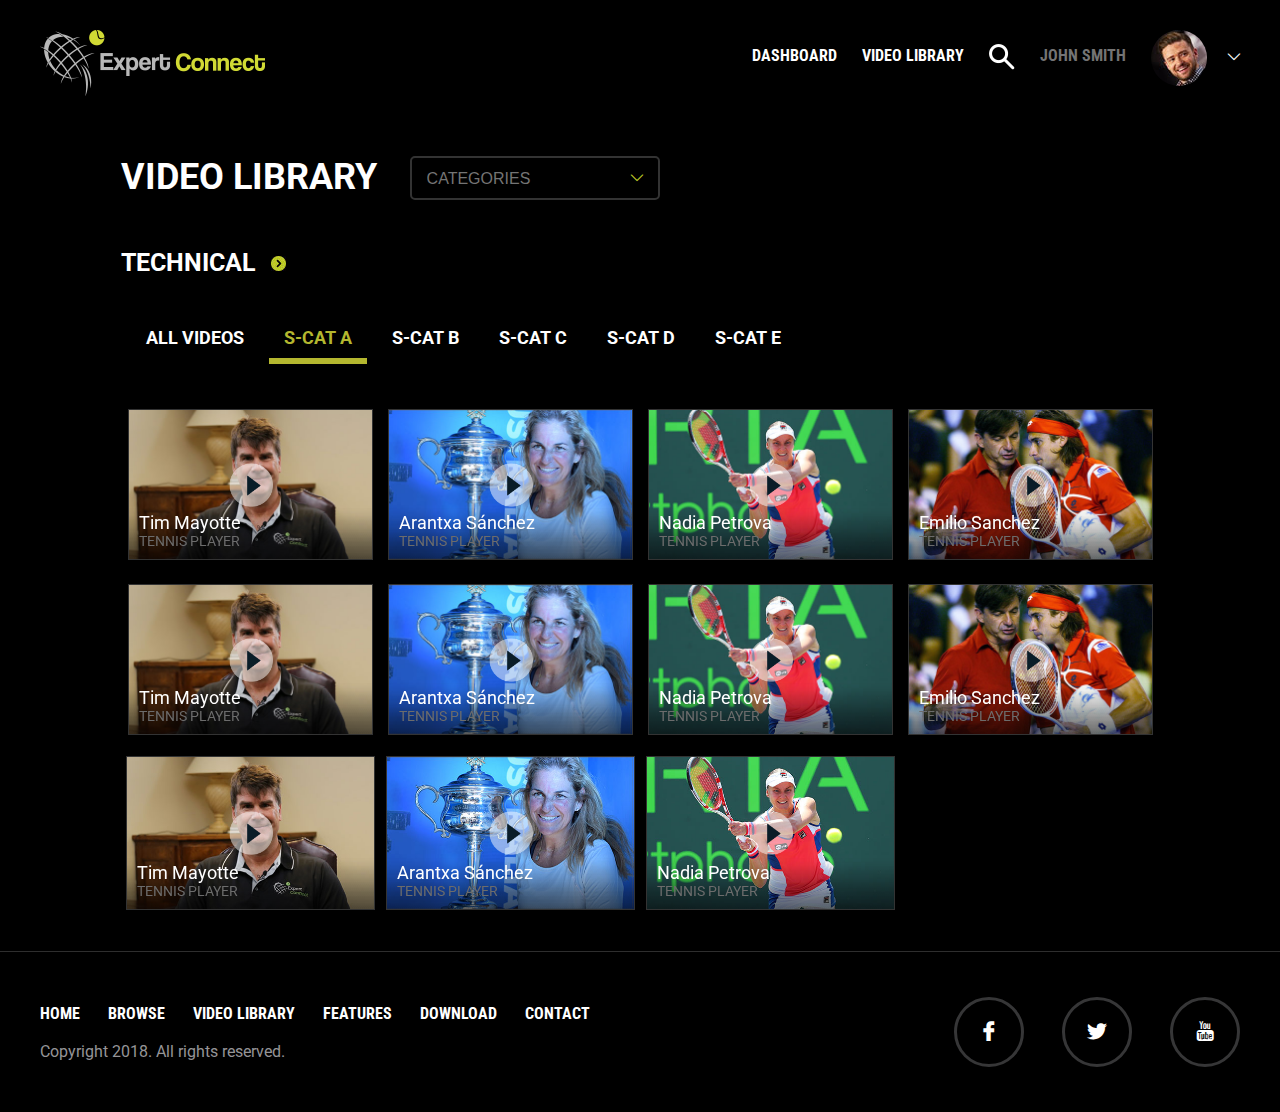
==== commit 9d7a5ab2: "Profile theming done" ====
--- a/category.html
+++ b/category.html
@@ -4,8 +4,8 @@
 	<meta charset="UTF-8">
 	<title>Expert Connect</title>
 	<meta name="viewport" content="width=device-width, initial-scale=1" />
-	<link rel="icon" href="images/favicon.ico" type="image/x-icon" />
-	<link rel="shortcut icon" href="images/favicon.png" type="image/png" />
+	<link rel="icon" href="img/favicon.ico" type="image/x-icon" />
+	<link rel="shortcut icon" href="img/favicon.png" type="image/png" />
 	<link href="https://fonts.googleapis.com/css?family=Roboto+Condensed:400,700|Roboto:400,700" rel="stylesheet">
 	<link rel="stylesheet" href="css/slick.css" type="text/css" />
 	<link rel="stylesheet" href="css/jquery.popVideo.css" type="text/css" />
@@ -20,7 +20,7 @@
 		<header>
 			<div class="content">
 				<div class="logo">
-		      <a href="index.html"><img src="images/logo.png" alt="Logo" /></a>
+		      <a href="index.html"><img src="img/logo.png" alt="Logo" /></a>
 		    </div>
 		    <div class="mobIcon">
 		  		<span class="icon-bar"></span>
@@ -33,11 +33,12 @@
 			  			<li><a href="#video">video Library</a></li>
 			  			<li>
 			  				<span class="search-icon"></span>
-			  				<div class="search-box"><input type="text" placeholder="Search...">
+			  				<div class="search-box"><input type="text" placeholder="Search..."></div>
+			  			</li>
 		  		</ul>
 			  	<div class="my-account">
 			  		<a href="">John smith</a>
-		  			<img src="images/profile.jpg" alt="">
+		  			<img src="img/profile.jpg" alt="">
 		  			<span></span>
 		  			<ul>
 		  				<li><a href="">My Account</a></li>
@@ -80,28 +81,28 @@
 										<ul>
 											<li slide-data="1">
 												<div class="img-div">
-													<img src="images/tim.jpg" alt="Tim Mayotte">
+													<img src="img/tim.jpg" alt="Tim Mayotte">
 							    				<strong>Tim Mayotte<span>Tennis Player</span></strong>
 							    				<div class="video-btn"></div>
 												</div>
 											</li>
 											<li slide-data="2">
 												<div class="img-div">
-													<img src="images/arantxa.jpg" alt="Arantxa Sánchez">
+													<img src="img/arantxa.jpg" alt="Arantxa Sánchez">
 							    				<strong>Arantxa Sánchez<span>Tennis Player</span></strong>
 													<div class="video-btn"></div>
 												</div>
 											</li>
 											<li slide-data="3">
 												<div class="img-div">
-														<img src="images/nadia.jpg" alt="Nadia Petrova">
+														<img src="img/nadia.jpg" alt="Nadia Petrova">
 								    				<strong>Nadia Petrova<span>Tennis Player</span></strong>
 														<div class="video-btn"></div>
 												</div>
 											</li>
 											<li slide-data="4">
 												<div class="img-div">
-														<img src="images/emilio.jpg" alt="Emilio Sanchez">
+														<img src="img/emilio.jpg" alt="Emilio Sanchez">
 								    				<strong>Emilio Sanchez<span>Tennis Player</span></strong>
 														<div class="video-btn"></div>
 												</div>
@@ -110,7 +111,7 @@
 										<div id="video-detail-drop">
 											<div slide-data="1" class="videolib-detail">
 												<div class="close-lib-btn"></div>
-												<div class="banner dashboard-bg" style="background-image: url(images/dashboard-bg.jpg);">
+												<div class="banner dashboard-bg" style="background-image: url(img/dashboard-bg.jpg);">
 													<div class="dashboard-banner">
 										        <div class="dashboard-banner-text">
 											        <h2>Rafa Nadal</h2>
@@ -123,7 +124,7 @@
 											</div>
 											<div slide-data="2" class="videolib-detail">
 												<div class="close-lib-btn"></div>
-												<div class="banner dashboard-bg" style="background-image: url(images/dashboard-bg.jpg);">
+												<div class="banner dashboard-bg" style="background-image: url(img/dashboard-bg.jpg);">
 													<div class="dashboard-banner">
 										        <div class="dashboard-banner-text">
 											        <h2>Rafa Nadal</h2>
@@ -136,7 +137,7 @@
 											</div>
 											<div slide-data="3" class="videolib-detail">
 												<div class="close-lib-btn"></div>
-												<div class="banner dashboard-bg" style="background-image: url(images/dashboard-bg.jpg);">
+												<div class="banner dashboard-bg" style="background-image: url(img/dashboard-bg.jpg);">
 													<div class="dashboard-banner">
 										        <div class="dashboard-banner-text">
 											        <h2>Rafa Nadal</h2>
@@ -149,45 +150,45 @@
 											</div>
 											<div slide-data="4" class="videolib-detail">
 												<div class="close-lib-btn"></div>
-												<div class="banner dashboard-bg" style="background-image: url(images/dashboard-bg.jpg);">
-													<div class="dashboard-banner">
-										        <div class="dashboard-banner-text">
-											        <h2>Rafa Nadal</h2>
-											        <p>Lorem ipsum dolor sit amet, consectetur adipiscing 
-															elit. Proin efficitur et lorem eu malesuada.</p>
-										        </div>
-										     	</div>
-												</div>
-												<div class="video-lib-detail" data-video="http://clips.vorwaerts-gmbh.de/VfE_html5.mp4"></div>
-											</div>
-										</div>
-									</div>
-									<div class="video-cat-list">
-										<ul>
-											<li slide-data="1">
-												<div class="img-div">
-													<img src="images/tim.jpg" alt="Tim Mayotte">
+												<div class="banner dashboard-bg" style="background-image: url(img/dashboard-bg.jpg);">
+													<div class="dashboard-banner">
+										        <div class="dashboard-banner-text">
+											        <h2>Rafa Nadal</h2>
+											        <p>Lorem ipsum dolor sit amet, consectetur adipiscing 
+															elit. Proin efficitur et lorem eu malesuada.</p>
+										        </div>
+										     	</div>
+												</div>
+												<div class="video-lib-detail" data-video="http://clips.vorwaerts-gmbh.de/VfE_html5.mp4"></div>
+											</div>
+										</div>
+									</div>
+									<div class="video-cat-list">
+										<ul>
+											<li slide-data="1">
+												<div class="img-div">
+													<img src="img/tim.jpg" alt="Tim Mayotte">
 							    				<strong>Tim Mayotte<span>Tennis Player</span></strong>
 							    				<div class="video-btn"></div>
 												</div>
 											</li>
 											<li slide-data="2">
 												<div class="img-div">
-													<img src="images/arantxa.jpg" alt="Arantxa Sánchez">
+													<img src="img/arantxa.jpg" alt="Arantxa Sánchez">
 							    				<strong>Arantxa Sánchez<span>Tennis Player</span></strong>
 													<div class="video-btn"></div>
 												</div>
 											</li>
 											<li slide-data="3">
 												<div class="img-div">
-														<img src="images/nadia.jpg" alt="Nadia Petrova">
+														<img src="img/nadia.jpg" alt="Nadia Petrova">
 								    				<strong>Nadia Petrova<span>Tennis Player</span></strong>
 														<div class="video-btn"></div>
 												</div>
 											</li>
 											<li slide-data="4">
 												<div class="img-div">
-														<img src="images/emilio.jpg" alt="Emilio Sanchez">
+														<img src="img/emilio.jpg" alt="Emilio Sanchez">
 								    				<strong>Emilio Sanchez<span>Tennis Player</span></strong>
 														<div class="video-btn"></div>
 												</div>
@@ -196,7 +197,7 @@
 										<div id="video-detail-drop">
 											<div slide-data="1" class="videolib-detail">
 												<div class="close-lib-btn"></div>
-												<div class="banner dashboard-bg" style="background-image: url(images/dashboard-bg.jpg);">
+												<div class="banner dashboard-bg" style="background-image: url(img/dashboard-bg.jpg);">
 													<div class="dashboard-banner">
 										        <div class="dashboard-banner-text">
 											        <h2>Rafa Nadal</h2>
@@ -209,7 +210,7 @@
 											</div>
 											<div slide-data="2" class="videolib-detail">
 												<div class="close-lib-btn"></div>
-												<div class="banner dashboard-bg" style="background-image: url(images/dashboard-bg.jpg);">
+												<div class="banner dashboard-bg" style="background-image: url(img/dashboard-bg.jpg);">
 													<div class="dashboard-banner">
 										        <div class="dashboard-banner-text">
 											        <h2>Rafa Nadal</h2>
@@ -222,7 +223,7 @@
 											</div>
 											<div slide-data="3" class="videolib-detail">
 												<div class="close-lib-btn"></div>
-												<div class="banner dashboard-bg" style="background-image: url(images/dashboard-bg.jpg);">
+												<div class="banner dashboard-bg" style="background-image: url(img/dashboard-bg.jpg);">
 													<div class="dashboard-banner">
 										        <div class="dashboard-banner-text">
 											        <h2>Rafa Nadal</h2>
@@ -235,45 +236,45 @@
 											</div>
 											<div slide-data="4" class="videolib-detail">
 												<div class="close-lib-btn"></div>
-												<div class="banner dashboard-bg" style="background-image: url(images/dashboard-bg.jpg);">
-													<div class="dashboard-banner">
-										        <div class="dashboard-banner-text">
-											        <h2>Rafa Nadal</h2>
-											        <p>Lorem ipsum dolor sit amet, consectetur adipiscing 
-															elit. Proin efficitur et lorem eu malesuada.</p>
-										        </div>
-										     	</div>
-												</div>
-												<div class="video-lib-detail" data-video="http://clips.vorwaerts-gmbh.de/VfE_html5.mp4"></div>
-											</div>
-										</div>
-									</div>
-									<div class="video-cat-list">
-										<ul>
-											<li slide-data="1">
-												<div class="img-div">
-													<img src="images/tim.jpg" alt="Tim Mayotte">
+												<div class="banner dashboard-bg" style="background-image: url(img/dashboard-bg.jpg);">
+													<div class="dashboard-banner">
+										        <div class="dashboard-banner-text">
+											        <h2>Rafa Nadal</h2>
+											        <p>Lorem ipsum dolor sit amet, consectetur adipiscing 
+															elit. Proin efficitur et lorem eu malesuada.</p>
+										        </div>
+										     	</div>
+												</div>
+												<div class="video-lib-detail" data-video="http://clips.vorwaerts-gmbh.de/VfE_html5.mp4"></div>
+											</div>
+										</div>
+									</div>
+									<div class="video-cat-list">
+										<ul>
+											<li slide-data="1">
+												<div class="img-div">
+													<img src="img/tim.jpg" alt="Tim Mayotte">
 							    				<strong>Tim Mayotte<span>Tennis Player</span></strong>
 							    				<div class="video-btn"></div>
 												</div>
 											</li>
 											<li slide-data="2">
 												<div class="img-div">
-													<img src="images/arantxa.jpg" alt="Arantxa Sánchez">
+													<img src="img/arantxa.jpg" alt="Arantxa Sánchez">
 							    				<strong>Arantxa Sánchez<span>Tennis Player</span></strong>
 													<div class="video-btn"></div>
 												</div>
 											</li>
 											<li slide-data="3">
 												<div class="img-div">
-														<img src="images/nadia.jpg" alt="Nadia Petrova">
+														<img src="img/nadia.jpg" alt="Nadia Petrova">
 								    				<strong>Nadia Petrova<span>Tennis Player</span></strong>
 														<div class="video-btn"></div>
 												</div>
 											</li>
 											<li slide-data="4">
 												<div class="img-div">
-														<img src="images/emilio.jpg" alt="Emilio Sanchez">
+														<img src="img/emilio.jpg" alt="Emilio Sanchez">
 								    				<strong>Emilio Sanchez<span>Tennis Player</span></strong>
 														<div class="video-btn"></div>
 												</div>
@@ -282,7 +283,7 @@
 										<div id="video-detail-drop">
 											<div slide-data="1" class="videolib-detail">
 												<div class="close-lib-btn"></div>
-												<div class="banner dashboard-bg" style="background-image: url(images/dashboard-bg.jpg);">
+												<div class="banner dashboard-bg" style="background-image: url(img/dashboard-bg.jpg);">
 													<div class="dashboard-banner">
 										        <div class="dashboard-banner-text">
 											        <h2>Rafa Nadal</h2>
@@ -295,7 +296,7 @@
 											</div>
 											<div slide-data="2" class="videolib-detail">
 												<div class="close-lib-btn"></div>
-												<div class="banner dashboard-bg" style="background-image: url(images/dashboard-bg.jpg);">
+												<div class="banner dashboard-bg" style="background-image: url(img/dashboard-bg.jpg);">
 													<div class="dashboard-banner">
 										        <div class="dashboard-banner-text">
 											        <h2>Rafa Nadal</h2>
@@ -308,7 +309,7 @@
 											</div>
 											<div slide-data="3" class="videolib-detail">
 												<div class="close-lib-btn"></div>
-												<div class="banner dashboard-bg" style="background-image: url(images/dashboard-bg.jpg);">
+												<div class="banner dashboard-bg" style="background-image: url(img/dashboard-bg.jpg);">
 													<div class="dashboard-banner">
 										        <div class="dashboard-banner-text">
 											        <h2>Rafa Nadal</h2>
@@ -321,45 +322,45 @@
 											</div>
 											<div slide-data="4" class="videolib-detail">
 												<div class="close-lib-btn"></div>
-												<div class="banner dashboard-bg" style="background-image: url(images/dashboard-bg.jpg);">
-													<div class="dashboard-banner">
-										        <div class="dashboard-banner-text">
-											        <h2>Rafa Nadal</h2>
-											        <p>Lorem ipsum dolor sit amet, consectetur adipiscing 
-															elit. Proin efficitur et lorem eu malesuada.</p>
-										        </div>
-										     	</div>
-												</div>
-												<div class="video-lib-detail" data-video="http://clips.vorwaerts-gmbh.de/VfE_html5.mp4"></div>
-											</div>
-										</div>
-									</div>
-									<div class="video-cat-list">
-										<ul>
-											<li slide-data="1">
-												<div class="img-div">
-													<img src="images/tim.jpg" alt="Tim Mayotte">
+												<div class="banner dashboard-bg" style="background-image: url(img/dashboard-bg.jpg);">
+													<div class="dashboard-banner">
+										        <div class="dashboard-banner-text">
+											        <h2>Rafa Nadal</h2>
+											        <p>Lorem ipsum dolor sit amet, consectetur adipiscing 
+															elit. Proin efficitur et lorem eu malesuada.</p>
+										        </div>
+										     	</div>
+												</div>
+												<div class="video-lib-detail" data-video="http://clips.vorwaerts-gmbh.de/VfE_html5.mp4"></div>
+											</div>
+										</div>
+									</div>
+									<div class="video-cat-list">
+										<ul>
+											<li slide-data="1">
+												<div class="img-div">
+													<img src="img/tim.jpg" alt="Tim Mayotte">
 							    				<strong>Tim Mayotte<span>Tennis Player</span></strong>
 							    				<div class="video-btn"></div>
 												</div>
 											</li>
 											<li slide-data="2">
 												<div class="img-div">
-													<img src="images/arantxa.jpg" alt="Arantxa Sánchez">
+													<img src="img/arantxa.jpg" alt="Arantxa Sánchez">
 							    				<strong>Arantxa Sánchez<span>Tennis Player</span></strong>
 													<div class="video-btn"></div>
 												</div>
 											</li>
 											<li slide-data="3">
 												<div class="img-div">
-														<img src="images/nadia.jpg" alt="Nadia Petrova">
+														<img src="img/nadia.jpg" alt="Nadia Petrova">
 								    				<strong>Nadia Petrova<span>Tennis Player</span></strong>
 														<div class="video-btn"></div>
 												</div>
 											</li>
 											<li slide-data="4">
 												<div class="img-div">
-														<img src="images/emilio.jpg" alt="Emilio Sanchez">
+														<img src="img/emilio.jpg" alt="Emilio Sanchez">
 								    				<strong>Emilio Sanchez<span>Tennis Player</span></strong>
 														<div class="video-btn"></div>
 												</div>
@@ -368,7 +369,7 @@
 										<div id="video-detail-drop">
 											<div slide-data="1" class="videolib-detail">
 												<div class="close-lib-btn"></div>
-												<div class="banner dashboard-bg" style="background-image: url(images/dashboard-bg.jpg);">
+												<div class="banner dashboard-bg" style="background-image: url(img/dashboard-bg.jpg);">
 													<div class="dashboard-banner">
 										        <div class="dashboard-banner-text">
 											        <h2>Rafa Nadal</h2>
@@ -381,7 +382,7 @@
 											</div>
 											<div slide-data="2" class="videolib-detail">
 												<div class="close-lib-btn"></div>
-												<div class="banner dashboard-bg" style="background-image: url(images/dashboard-bg.jpg);">
+												<div class="banner dashboard-bg" style="background-image: url(img/dashboard-bg.jpg);">
 													<div class="dashboard-banner">
 										        <div class="dashboard-banner-text">
 											        <h2>Rafa Nadal</h2>
@@ -394,7 +395,7 @@
 											</div>
 											<div slide-data="3" class="videolib-detail">
 												<div class="close-lib-btn"></div>
-												<div class="banner dashboard-bg" style="background-image: url(images/dashboard-bg.jpg);">
+												<div class="banner dashboard-bg" style="background-image: url(img/dashboard-bg.jpg);">
 													<div class="dashboard-banner">
 										        <div class="dashboard-banner-text">
 											        <h2>Rafa Nadal</h2>
@@ -407,45 +408,45 @@
 											</div>
 											<div slide-data="4" class="videolib-detail">
 												<div class="close-lib-btn"></div>
-												<div class="banner dashboard-bg" style="background-image: url(images/dashboard-bg.jpg);">
-													<div class="dashboard-banner">
-										        <div class="dashboard-banner-text">
-											        <h2>Rafa Nadal</h2>
-											        <p>Lorem ipsum dolor sit amet, consectetur adipiscing 
-															elit. Proin efficitur et lorem eu malesuada.</p>
-										        </div>
-										     	</div>
-												</div>
-												<div class="video-lib-detail" data-video="http://clips.vorwaerts-gmbh.de/VfE_html5.mp4"></div>
-											</div>
-										</div>
-									</div>
-									<div class="video-cat-list">
-										<ul>
-											<li slide-data="1">
-												<div class="img-div">
-													<img src="images/tim.jpg" alt="Tim Mayotte">
+												<div class="banner dashboard-bg" style="background-image: url(img/dashboard-bg.jpg);">
+													<div class="dashboard-banner">
+										        <div class="dashboard-banner-text">
+											        <h2>Rafa Nadal</h2>
+											        <p>Lorem ipsum dolor sit amet, consectetur adipiscing 
+															elit. Proin efficitur et lorem eu malesuada.</p>
+										        </div>
+										     	</div>
+												</div>
+												<div class="video-lib-detail" data-video="http://clips.vorwaerts-gmbh.de/VfE_html5.mp4"></div>
+											</div>
+										</div>
+									</div>
+									<div class="video-cat-list">
+										<ul>
+											<li slide-data="1">
+												<div class="img-div">
+													<img src="img/tim.jpg" alt="Tim Mayotte">
 							    				<strong>Tim Mayotte<span>Tennis Player</span></strong>
 							    				<div class="video-btn"></div>
 												</div>
 											</li>
 											<li slide-data="2">
 												<div class="img-div">
-													<img src="images/arantxa.jpg" alt="Arantxa Sánchez">
+													<img src="img/arantxa.jpg" alt="Arantxa Sánchez">
 							    				<strong>Arantxa Sánchez<span>Tennis Player</span></strong>
 													<div class="video-btn"></div>
 												</div>
 											</li>
 											<li slide-data="3">
 												<div class="img-div">
-														<img src="images/nadia.jpg" alt="Nadia Petrova">
+														<img src="img/nadia.jpg" alt="Nadia Petrova">
 								    				<strong>Nadia Petrova<span>Tennis Player</span></strong>
 														<div class="video-btn"></div>
 												</div>
 											</li>
 											<li slide-data="4">
 												<div class="img-div">
-														<img src="images/emilio.jpg" alt="Emilio Sanchez">
+														<img src="img/emilio.jpg" alt="Emilio Sanchez">
 								    				<strong>Emilio Sanchez<span>Tennis Player</span></strong>
 														<div class="video-btn"></div>
 												</div>
@@ -454,7 +455,7 @@
 										<div id="video-detail-drop">
 											<div slide-data="1" class="videolib-detail">
 												<div class="close-lib-btn"></div>
-												<div class="banner dashboard-bg" style="background-image: url(images/dashboard-bg.jpg);">
+												<div class="banner dashboard-bg" style="background-image: url(img/dashboard-bg.jpg);">
 													<div class="dashboard-banner">
 										        <div class="dashboard-banner-text">
 											        <h2>Rafa Nadal</h2>
@@ -467,7 +468,7 @@
 											</div>
 											<div slide-data="2" class="videolib-detail">
 												<div class="close-lib-btn"></div>
-												<div class="banner dashboard-bg" style="background-image: url(images/dashboard-bg.jpg);">
+												<div class="banner dashboard-bg" style="background-image: url(img/dashboard-bg.jpg);">
 													<div class="dashboard-banner">
 										        <div class="dashboard-banner-text">
 											        <h2>Rafa Nadal</h2>
@@ -480,7 +481,7 @@
 											</div>
 											<div slide-data="3" class="videolib-detail">
 												<div class="close-lib-btn"></div>
-												<div class="banner dashboard-bg" style="background-image: url(images/dashboard-bg.jpg);">
+												<div class="banner dashboard-bg" style="background-image: url(img/dashboard-bg.jpg);">
 													<div class="dashboard-banner">
 										        <div class="dashboard-banner-text">
 											        <h2>Rafa Nadal</h2>
@@ -493,7 +494,7 @@
 											</div>
 											<div slide-data="4" class="videolib-detail">
 												<div class="close-lib-btn"></div>
-												<div class="banner dashboard-bg" style="background-image: url(images/dashboard-bg.jpg);">
+												<div class="banner dashboard-bg" style="background-image: url(img/dashboard-bg.jpg);">
 													<div class="dashboard-banner">
 										        <div class="dashboard-banner-text">
 											        <h2>Rafa Nadal</h2>
@@ -512,28 +513,28 @@
 										<ul>
 											<li slide-data="1">
 												<div class="img-div">
-													<img src="images/tim.jpg" alt="Tim Mayotte">
+													<img src="img/tim.jpg" alt="Tim Mayotte">
 							    				<strong>Tim Mayotte<span>Tennis Player</span></strong>
 							    				<div class="video-btn"></div>
 												</div>
 											</li>
 											<li slide-data="2">
 												<div class="img-div">
-													<img src="images/arantxa.jpg" alt="Arantxa Sánchez">
+													<img src="img/arantxa.jpg" alt="Arantxa Sánchez">
 							    				<strong>Arantxa Sánchez<span>Tennis Player</span></strong>
 													<div class="video-btn"></div>
 												</div>
 											</li>
 											<li slide-data="3">
 												<div class="img-div">
-														<img src="images/nadia.jpg" alt="Nadia Petrova">
+														<img src="img/nadia.jpg" alt="Nadia Petrova">
 								    				<strong>Nadia Petrova<span>Tennis Player</span></strong>
 														<div class="video-btn"></div>
 												</div>
 											</li>
 											<li slide-data="4">
 												<div class="img-div">
-														<img src="images/emilio.jpg" alt="Emilio Sanchez">
+														<img src="img/emilio.jpg" alt="Emilio Sanchez">
 								    				<strong>Emilio Sanchez<span>Tennis Player</span></strong>
 														<div class="video-btn"></div>
 												</div>
@@ -542,7 +543,7 @@
 										<div id="video-detail-drop">
 											<div slide-data="1" class="videolib-detail">
 												<div class="close-lib-btn"></div>
-												<div class="banner dashboard-bg" style="background-image: url(images/dashboard-bg.jpg);">
+												<div class="banner dashboard-bg" style="background-image: url(img/dashboard-bg.jpg);">
 													<div class="dashboard-banner">
 										        <div class="dashboard-banner-text">
 											        <h2>Rafa Nadal</h2>
@@ -555,7 +556,7 @@
 											</div>
 											<div slide-data="2" class="videolib-detail">
 												<div class="close-lib-btn"></div>
-												<div class="banner dashboard-bg" style="background-image: url(images/dashboard-bg.jpg);">
+												<div class="banner dashboard-bg" style="background-image: url(img/dashboard-bg.jpg);">
 													<div class="dashboard-banner">
 										        <div class="dashboard-banner-text">
 											        <h2>Rafa Nadal</h2>
@@ -568,7 +569,7 @@
 											</div>
 											<div slide-data="3" class="videolib-detail">
 												<div class="close-lib-btn"></div>
-												<div class="banner dashboard-bg" style="background-image: url(images/dashboard-bg.jpg);">
+												<div class="banner dashboard-bg" style="background-image: url(img/dashboard-bg.jpg);">
 													<div class="dashboard-banner">
 										        <div class="dashboard-banner-text">
 											        <h2>Rafa Nadal</h2>
@@ -581,45 +582,45 @@
 											</div>
 											<div slide-data="4" class="videolib-detail">
 												<div class="close-lib-btn"></div>
-												<div class="banner dashboard-bg" style="background-image: url(images/dashboard-bg.jpg);">
-													<div class="dashboard-banner">
-										        <div class="dashboard-banner-text">
-											        <h2>Rafa Nadal</h2>
-											        <p>Lorem ipsum dolor sit amet, consectetur adipiscing 
-															elit. Proin efficitur et lorem eu malesuada.</p>
-										        </div>
-										     	</div>
-												</div>
-												<div class="video-lib-detail" data-video="http://clips.vorwaerts-gmbh.de/VfE_html5.mp4"></div>
-											</div>
-										</div>
-									</div>
-									<div class="video-cat-list">
-										<ul>
-											<li slide-data="1">
-												<div class="img-div">
-													<img src="images/tim.jpg" alt="Tim Mayotte">
+												<div class="banner dashboard-bg" style="background-image: url(img/dashboard-bg.jpg);">
+													<div class="dashboard-banner">
+										        <div class="dashboard-banner-text">
+											        <h2>Rafa Nadal</h2>
+											        <p>Lorem ipsum dolor sit amet, consectetur adipiscing 
+															elit. Proin efficitur et lorem eu malesuada.</p>
+										        </div>
+										     	</div>
+												</div>
+												<div class="video-lib-detail" data-video="http://clips.vorwaerts-gmbh.de/VfE_html5.mp4"></div>
+											</div>
+										</div>
+									</div>
+									<div class="video-cat-list">
+										<ul>
+											<li slide-data="1">
+												<div class="img-div">
+													<img src="img/tim.jpg" alt="Tim Mayotte">
 							    				<strong>Tim Mayotte<span>Tennis Player</span></strong>
 							    				<div class="video-btn"></div>
 												</div>
 											</li>
 											<li slide-data="2">
 												<div class="img-div">
-													<img src="images/arantxa.jpg" alt="Arantxa Sánchez">
+													<img src="img/arantxa.jpg" alt="Arantxa Sánchez">
 							    				<strong>Arantxa Sánchez<span>Tennis Player</span></strong>
 													<div class="video-btn"></div>
 												</div>
 											</li>
 											<li slide-data="3">
 												<div class="img-div">
-														<img src="images/nadia.jpg" alt="Nadia Petrova">
+														<img src="img/nadia.jpg" alt="Nadia Petrova">
 								    				<strong>Nadia Petrova<span>Tennis Player</span></strong>
 														<div class="video-btn"></div>
 												</div>
 											</li>
 											<li slide-data="4">
 												<div class="img-div">
-														<img src="images/emilio.jpg" alt="Emilio Sanchez">
+														<img src="img/emilio.jpg" alt="Emilio Sanchez">
 								    				<strong>Emilio Sanchez<span>Tennis Player</span></strong>
 														<div class="video-btn"></div>
 												</div>
@@ -628,7 +629,7 @@
 										<div id="video-detail-drop">
 											<div slide-data="1" class="videolib-detail">
 												<div class="close-lib-btn"></div>
-												<div class="banner dashboard-bg" style="background-image: url(images/dashboard-bg.jpg);">
+												<div class="banner dashboard-bg" style="background-image: url(img/dashboard-bg.jpg);">
 													<div class="dashboard-banner">
 										        <div class="dashboard-banner-text">
 											        <h2>Rafa Nadal</h2>
@@ -641,7 +642,7 @@
 											</div>
 											<div slide-data="2" class="videolib-detail">
 												<div class="close-lib-btn"></div>
-												<div class="banner dashboard-bg" style="background-image: url(images/dashboard-bg.jpg);">
+												<div class="banner dashboard-bg" style="background-image: url(img/dashboard-bg.jpg);">
 													<div class="dashboard-banner">
 										        <div class="dashboard-banner-text">
 											        <h2>Rafa Nadal</h2>
@@ -654,7 +655,7 @@
 											</div>
 											<div slide-data="3" class="videolib-detail">
 												<div class="close-lib-btn"></div>
-												<div class="banner dashboard-bg" style="background-image: url(images/dashboard-bg.jpg);">
+												<div class="banner dashboard-bg" style="background-image: url(img/dashboard-bg.jpg);">
 													<div class="dashboard-banner">
 										        <div class="dashboard-banner-text">
 											        <h2>Rafa Nadal</h2>
@@ -667,38 +668,38 @@
 											</div>
 											<div slide-data="4" class="videolib-detail">
 												<div class="close-lib-btn"></div>
-												<div class="banner dashboard-bg" style="background-image: url(images/dashboard-bg.jpg);">
-													<div class="dashboard-banner">
-										        <div class="dashboard-banner-text">
-											        <h2>Rafa Nadal</h2>
-											        <p>Lorem ipsum dolor sit amet, consectetur adipiscing 
-															elit. Proin efficitur et lorem eu malesuada.</p>
-										        </div>
-										     	</div>
-												</div>
-												<div class="video-lib-detail" data-video="http://clips.vorwaerts-gmbh.de/VfE_html5.mp4"></div>
-											</div>
-										</div>
-									</div>
-									<div class="video-cat-list">
-										<ul>
-											<li slide-data="1">
-												<div class="img-div">
-													<img src="images/tim.jpg" alt="Tim Mayotte">
+												<div class="banner dashboard-bg" style="background-image: url(img/dashboard-bg.jpg);">
+													<div class="dashboard-banner">
+										        <div class="dashboard-banner-text">
+											        <h2>Rafa Nadal</h2>
+											        <p>Lorem ipsum dolor sit amet, consectetur adipiscing 
+															elit. Proin efficitur et lorem eu malesuada.</p>
+										        </div>
+										     	</div>
+												</div>
+												<div class="video-lib-detail" data-video="http://clips.vorwaerts-gmbh.de/VfE_html5.mp4"></div>
+											</div>
+										</div>
+									</div>
+									<div class="video-cat-list">
+										<ul>
+											<li slide-data="1">
+												<div class="img-div">
+													<img src="img/tim.jpg" alt="Tim Mayotte">
 							    				<strong>Tim Mayotte<span>Tennis Player</span></strong>
 							    				<div class="video-btn"></div>
 												</div>
 											</li>
 											<li slide-data="2">
 												<div class="img-div">
-													<img src="images/arantxa.jpg" alt="Arantxa Sánchez">
+													<img src="img/arantxa.jpg" alt="Arantxa Sánchez">
 							    				<strong>Arantxa Sánchez<span>Tennis Player</span></strong>
 													<div class="video-btn"></div>
 												</div>
 											</li>
 											<li slide-data="3">
 												<div class="img-div">
-														<img src="images/nadia.jpg" alt="Nadia Petrova">
+														<img src="img/nadia.jpg" alt="Nadia Petrova">
 								    				<strong>Nadia Petrova<span>Tennis Player</span></strong>
 														<div class="video-btn"></div>
 												</div>
@@ -707,7 +708,7 @@
 										<div id="video-detail-drop">
 											<div slide-data="1" class="videolib-detail">
 												<div class="close-lib-btn"></div>
-												<div class="banner dashboard-bg" style="background-image: url(images/dashboard-bg.jpg);">
+												<div class="banner dashboard-bg" style="background-image: url(img/dashboard-bg.jpg);">
 													<div class="dashboard-banner">
 										        <div class="dashboard-banner-text">
 											        <h2>Rafa Nadal</h2>
@@ -720,7 +721,7 @@
 											</div>
 											<div slide-data="2" class="videolib-detail">
 												<div class="close-lib-btn"></div>
-												<div class="banner dashboard-bg" style="background-image: url(images/dashboard-bg.jpg);">
+												<div class="banner dashboard-bg" style="background-image: url(img/dashboard-bg.jpg);">
 													<div class="dashboard-banner">
 										        <div class="dashboard-banner-text">
 											        <h2>Rafa Nadal</h2>
@@ -733,7 +734,7 @@
 											</div>
 											<div slide-data="3" class="videolib-detail">
 												<div class="close-lib-btn"></div>
-												<div class="banner dashboard-bg" style="background-image: url(images/dashboard-bg.jpg);">
+												<div class="banner dashboard-bg" style="background-image: url(img/dashboard-bg.jpg);">
 													<div class="dashboard-banner">
 										        <div class="dashboard-banner-text">
 											        <h2>Rafa Nadal</h2>
@@ -752,28 +753,28 @@
 										<ul>
 											<li slide-data="1">
 												<div class="img-div">
-													<img src="images/tim.jpg" alt="Tim Mayotte">
+													<img src="img/tim.jpg" alt="Tim Mayotte">
 							    				<strong>Tim Mayotte<span>Tennis Player</span></strong>
 							    				<div class="video-btn"></div>
 												</div>
 											</li>
 											<li slide-data="2">
 												<div class="img-div">
-													<img src="images/arantxa.jpg" alt="Arantxa Sánchez">
+													<img src="img/arantxa.jpg" alt="Arantxa Sánchez">
 							    				<strong>Arantxa Sánchez<span>Tennis Player</span></strong>
 													<div class="video-btn"></div>
 												</div>
 											</li>
 											<li slide-data="3">
 												<div class="img-div">
-														<img src="images/nadia.jpg" alt="Nadia Petrova">
+														<img src="img/nadia.jpg" alt="Nadia Petrova">
 								    				<strong>Nadia Petrova<span>Tennis Player</span></strong>
 														<div class="video-btn"></div>
 												</div>
 											</li>
 											<li slide-data="4">
 												<div class="img-div">
-														<img src="images/emilio.jpg" alt="Emilio Sanchez">
+														<img src="img/emilio.jpg" alt="Emilio Sanchez">
 								    				<strong>Emilio Sanchez<span>Tennis Player</span></strong>
 														<div class="video-btn"></div>
 												</div>
@@ -782,7 +783,7 @@
 										<div id="video-detail-drop">
 											<div slide-data="1" class="videolib-detail">
 												<div class="close-lib-btn"></div>
-												<div class="banner dashboard-bg" style="background-image: url(images/dashboard-bg.jpg);">
+												<div class="banner dashboard-bg" style="background-image: url(img/dashboard-bg.jpg);">
 													<div class="dashboard-banner">
 										        <div class="dashboard-banner-text">
 											        <h2>Rafa Nadal</h2>
@@ -795,7 +796,7 @@
 											</div>
 											<div slide-data="2" class="videolib-detail">
 												<div class="close-lib-btn"></div>
-												<div class="banner dashboard-bg" style="background-image: url(images/dashboard-bg.jpg);">
+												<div class="banner dashboard-bg" style="background-image: url(img/dashboard-bg.jpg);">
 													<div class="dashboard-banner">
 										        <div class="dashboard-banner-text">
 											        <h2>Rafa Nadal</h2>
@@ -808,7 +809,7 @@
 											</div>
 											<div slide-data="3" class="videolib-detail">
 												<div class="close-lib-btn"></div>
-												<div class="banner dashboard-bg" style="background-image: url(images/dashboard-bg.jpg);">
+												<div class="banner dashboard-bg" style="background-image: url(img/dashboard-bg.jpg);">
 													<div class="dashboard-banner">
 										        <div class="dashboard-banner-text">
 											        <h2>Rafa Nadal</h2>
@@ -821,45 +822,45 @@
 											</div>
 											<div slide-data="4" class="videolib-detail">
 												<div class="close-lib-btn"></div>
-												<div class="banner dashboard-bg" style="background-image: url(images/dashboard-bg.jpg);">
-													<div class="dashboard-banner">
-										        <div class="dashboard-banner-text">
-											        <h2>Rafa Nadal</h2>
-											        <p>Lorem ipsum dolor sit amet, consectetur adipiscing 
-															elit. Proin efficitur et lorem eu malesuada.</p>
-										        </div>
-										     	</div>
-												</div>
-												<div class="video-lib-detail" data-video="http://clips.vorwaerts-gmbh.de/VfE_html5.mp4"></div>
-											</div>
-										</div>
-									</div>
-									<div class="video-cat-list">
-										<ul>
-											<li slide-data="1">
-												<div class="img-div">
-													<img src="images/tim.jpg" alt="Tim Mayotte">
+												<div class="banner dashboard-bg" style="background-image: url(img/dashboard-bg.jpg);">
+													<div class="dashboard-banner">
+										        <div class="dashboard-banner-text">
+											        <h2>Rafa Nadal</h2>
+											        <p>Lorem ipsum dolor sit amet, consectetur adipiscing 
+															elit. Proin efficitur et lorem eu malesuada.</p>
+										        </div>
+										     	</div>
+												</div>
+												<div class="video-lib-detail" data-video="http://clips.vorwaerts-gmbh.de/VfE_html5.mp4"></div>
+											</div>
+										</div>
+									</div>
+									<div class="video-cat-list">
+										<ul>
+											<li slide-data="1">
+												<div class="img-div">
+													<img src="img/tim.jpg" alt="Tim Mayotte">
 							    				<strong>Tim Mayotte<span>Tennis Player</span></strong>
 							    				<div class="video-btn"></div>
 												</div>
 											</li>
 											<li slide-data="2">
 												<div class="img-div">
-													<img src="images/arantxa.jpg" alt="Arantxa Sánchez">
+													<img src="img/arantxa.jpg" alt="Arantxa Sánchez">
 							    				<strong>Arantxa Sánchez<span>Tennis Player</span></strong>
 													<div class="video-btn"></div>
 												</div>
 											</li>
 											<li slide-data="3">
 												<div class="img-div">
-														<img src="images/nadia.jpg" alt="Nadia Petrova">
+														<img src="img/nadia.jpg" alt="Nadia Petrova">
 								    				<strong>Nadia Petrova<span>Tennis Player</span></strong>
 														<div class="video-btn"></div>
 												</div>
 											</li>
 											<li slide-data="4">
 												<div class="img-div">
-														<img src="images/emilio.jpg" alt="Emilio Sanchez">
+														<img src="img/emilio.jpg" alt="Emilio Sanchez">
 								    				<strong>Emilio Sanchez<span>Tennis Player</span></strong>
 														<div class="video-btn"></div>
 												</div>
@@ -868,7 +869,7 @@
 										<div id="video-detail-drop">
 											<div slide-data="1" class="videolib-detail">
 												<div class="close-lib-btn"></div>
-												<div class="banner dashboard-bg" style="background-image: url(images/dashboard-bg.jpg);">
+												<div class="banner dashboard-bg" style="background-image: url(img/dashboard-bg.jpg);">
 													<div class="dashboard-banner">
 										        <div class="dashboard-banner-text">
 											        <h2>Rafa Nadal</h2>
@@ -881,7 +882,7 @@
 											</div>
 											<div slide-data="2" class="videolib-detail">
 												<div class="close-lib-btn"></div>
-												<div class="banner dashboard-bg" style="background-image: url(images/dashboard-bg.jpg);">
+												<div class="banner dashboard-bg" style="background-image: url(img/dashboard-bg.jpg);">
 													<div class="dashboard-banner">
 										        <div class="dashboard-banner-text">
 											        <h2>Rafa Nadal</h2>
@@ -894,7 +895,7 @@
 											</div>
 											<div slide-data="3" class="videolib-detail">
 												<div class="close-lib-btn"></div>
-												<div class="banner dashboard-bg" style="background-image: url(images/dashboard-bg.jpg);">
+												<div class="banner dashboard-bg" style="background-image: url(img/dashboard-bg.jpg);">
 													<div class="dashboard-banner">
 										        <div class="dashboard-banner-text">
 											        <h2>Rafa Nadal</h2>
@@ -907,45 +908,45 @@
 											</div>
 											<div slide-data="4" class="videolib-detail">
 												<div class="close-lib-btn"></div>
-												<div class="banner dashboard-bg" style="background-image: url(images/dashboard-bg.jpg);">
-													<div class="dashboard-banner">
-										        <div class="dashboard-banner-text">
-											        <h2>Rafa Nadal</h2>
-											        <p>Lorem ipsum dolor sit amet, consectetur adipiscing 
-															elit. Proin efficitur et lorem eu malesuada.</p>
-										        </div>
-										     	</div>
-												</div>
-												<div class="video-lib-detail" data-video="http://clips.vorwaerts-gmbh.de/VfE_html5.mp4"></div>
-											</div>
-										</div>
-									</div>
-									<div class="video-cat-list">
-										<ul>
-											<li slide-data="1">
-												<div class="img-div">
-													<img src="images/tim.jpg" alt="Tim Mayotte">
+												<div class="banner dashboard-bg" style="background-image: url(img/dashboard-bg.jpg);">
+													<div class="dashboard-banner">
+										        <div class="dashboard-banner-text">
+											        <h2>Rafa Nadal</h2>
+											        <p>Lorem ipsum dolor sit amet, consectetur adipiscing 
+															elit. Proin efficitur et lorem eu malesuada.</p>
+										        </div>
+										     	</div>
+												</div>
+												<div class="video-lib-detail" data-video="http://clips.vorwaerts-gmbh.de/VfE_html5.mp4"></div>
+											</div>
+										</div>
+									</div>
+									<div class="video-cat-list">
+										<ul>
+											<li slide-data="1">
+												<div class="img-div">
+													<img src="img/tim.jpg" alt="Tim Mayotte">
 							    				<strong>Tim Mayotte<span>Tennis Player</span></strong>
 							    				<div class="video-btn"></div>
 												</div>
 											</li>
 											<li slide-data="2">
 												<div class="img-div">
-													<img src="images/arantxa.jpg" alt="Arantxa Sánchez">
+													<img src="img/arantxa.jpg" alt="Arantxa Sánchez">
 							    				<strong>Arantxa Sánchez<span>Tennis Player</span></strong>
 													<div class="video-btn"></div>
 												</div>
 											</li>
 											<li slide-data="3">
 												<div class="img-div">
-														<img src="images/nadia.jpg" alt="Nadia Petrova">
+														<img src="img/nadia.jpg" alt="Nadia Petrova">
 								    				<strong>Nadia Petrova<span>Tennis Player</span></strong>
 														<div class="video-btn"></div>
 												</div>
 											</li>
 											<li slide-data="4">
 												<div class="img-div">
-														<img src="images/emilio.jpg" alt="Emilio Sanchez">
+														<img src="img/emilio.jpg" alt="Emilio Sanchez">
 								    				<strong>Emilio Sanchez<span>Tennis Player</span></strong>
 														<div class="video-btn"></div>
 												</div>
@@ -954,7 +955,7 @@
 										<div id="video-detail-drop">
 											<div slide-data="1" class="videolib-detail">
 												<div class="close-lib-btn"></div>
-												<div class="banner dashboard-bg" style="background-image: url(images/dashboard-bg.jpg);">
+												<div class="banner dashboard-bg" style="background-image: url(img/dashboard-bg.jpg);">
 													<div class="dashboard-banner">
 										        <div class="dashboard-banner-text">
 											        <h2>Rafa Nadal</h2>
@@ -967,7 +968,7 @@
 											</div>
 											<div slide-data="2" class="videolib-detail">
 												<div class="close-lib-btn"></div>
-												<div class="banner dashboard-bg" style="background-image: url(images/dashboard-bg.jpg);">
+												<div class="banner dashboard-bg" style="background-image: url(img/dashboard-bg.jpg);">
 													<div class="dashboard-banner">
 										        <div class="dashboard-banner-text">
 											        <h2>Rafa Nadal</h2>
@@ -980,7 +981,7 @@
 											</div>
 											<div slide-data="3" class="videolib-detail">
 												<div class="close-lib-btn"></div>
-												<div class="banner dashboard-bg" style="background-image: url(images/dashboard-bg.jpg);">
+												<div class="banner dashboard-bg" style="background-image: url(img/dashboard-bg.jpg);">
 													<div class="dashboard-banner">
 										        <div class="dashboard-banner-text">
 											        <h2>Rafa Nadal</h2>
@@ -993,33 +994,33 @@
 											</div>
 											<div slide-data="4" class="videolib-detail">
 												<div class="close-lib-btn"></div>
-												<div class="banner dashboard-bg" style="background-image: url(images/dashboard-bg.jpg);">
-													<div class="dashboard-banner">
-										        <div class="dashboard-banner-text">
-											        <h2>Rafa Nadal</h2>
-											        <p>Lorem ipsum dolor sit amet, consectetur adipiscing 
-															elit. Proin efficitur et lorem eu malesuada.</p>
-										        </div>
-										     	</div>
-												</div>
-												<div class="video-lib-detail" data-video="http://clips.vorwaerts-gmbh.de/VfE_html5.mp4"></div>
-											</div>
-										</div>
-									</div>
-									<div class="video-cat-list">
-										<ul>
-											<li slide-data="1">
-												<div class="img-div">
-													<img src="images/tim.jpg" alt="Tim Mayotte">
-							    				<strong>Tim Mayotte<span>Tennis Player</span></strong>
-							    				<div class="video-btn"></div>
-												</div>
-											</li>
-										</ul>
-										<div id="video-detail-drop">
-											<div slide-data="1" class="videolib-detail">
-												<div class="close-lib-btn"></div>
-												<div class="banner dashboard-bg" style="background-image: url(images/dashboard-bg.jpg);">
+												<div class="banner dashboard-bg" style="background-image: url(img/dashboard-bg.jpg);">
+													<div class="dashboard-banner">
+										        <div class="dashboard-banner-text">
+											        <h2>Rafa Nadal</h2>
+											        <p>Lorem ipsum dolor sit amet, consectetur adipiscing 
+															elit. Proin efficitur et lorem eu malesuada.</p>
+										        </div>
+										     	</div>
+												</div>
+												<div class="video-lib-detail" data-video="http://clips.vorwaerts-gmbh.de/VfE_html5.mp4"></div>
+											</div>
+										</div>
+									</div>
+									<div class="video-cat-list">
+										<ul>
+											<li slide-data="1">
+												<div class="img-div">
+													<img src="img/tim.jpg" alt="Tim Mayotte">
+							    				<strong>Tim Mayotte<span>Tennis Player</span></strong>
+							    				<div class="video-btn"></div>
+												</div>
+											</li>
+										</ul>
+										<div id="video-detail-drop">
+											<div slide-data="1" class="videolib-detail">
+												<div class="close-lib-btn"></div>
+												<div class="banner dashboard-bg" style="background-image: url(img/dashboard-bg.jpg);">
 													<div class="dashboard-banner">
 										        <div class="dashboard-banner-text">
 											        <h2>Rafa Nadal</h2>
@@ -1038,28 +1039,28 @@
 										<ul>
 											<li slide-data="1">
 												<div class="img-div">
-													<img src="images/tim.jpg" alt="Tim Mayotte">
+													<img src="img/tim.jpg" alt="Tim Mayotte">
 							    				<strong>Tim Mayotte<span>Tennis Player</span></strong>
 							    				<div class="video-btn"></div>
 												</div>
 											</li>
 											<li slide-data="2">
 												<div class="img-div">
-													<img src="images/arantxa.jpg" alt="Arantxa Sánchez">
+													<img src="img/arantxa.jpg" alt="Arantxa Sánchez">
 							    				<strong>Arantxa Sánchez<span>Tennis Player</span></strong>
 													<div class="video-btn"></div>
 												</div>
 											</li>
 											<li slide-data="3">
 												<div class="img-div">
-														<img src="images/nadia.jpg" alt="Nadia Petrova">
+														<img src="img/nadia.jpg" alt="Nadia Petrova">
 								    				<strong>Nadia Petrova<span>Tennis Player</span></strong>
 														<div class="video-btn"></div>
 												</div>
 											</li>
 											<li slide-data="4">
 												<div class="img-div">
-														<img src="images/emilio.jpg" alt="Emilio Sanchez">
+														<img src="img/emilio.jpg" alt="Emilio Sanchez">
 								    				<strong>Emilio Sanchez<span>Tennis Player</span></strong>
 														<div class="video-btn"></div>
 												</div>
@@ -1068,7 +1069,7 @@
 										<div id="video-detail-drop">
 											<div slide-data="1" class="videolib-detail">
 												<div class="close-lib-btn"></div>
-												<div class="banner dashboard-bg" style="background-image: url(images/dashboard-bg.jpg);">
+												<div class="banner dashboard-bg" style="background-image: url(img/dashboard-bg.jpg);">
 													<div class="dashboard-banner">
 										        <div class="dashboard-banner-text">
 											        <h2>Rafa Nadal</h2>
@@ -1081,7 +1082,7 @@
 											</div>
 											<div slide-data="2" class="videolib-detail">
 												<div class="close-lib-btn"></div>
-												<div class="banner dashboard-bg" style="background-image: url(images/dashboard-bg.jpg);">
+												<div class="banner dashboard-bg" style="background-image: url(img/dashboard-bg.jpg);">
 													<div class="dashboard-banner">
 										        <div class="dashboard-banner-text">
 											        <h2>Rafa Nadal</h2>
@@ -1094,7 +1095,7 @@
 											</div>
 											<div slide-data="3" class="videolib-detail">
 												<div class="close-lib-btn"></div>
-												<div class="banner dashboard-bg" style="background-image: url(images/dashboard-bg.jpg);">
+												<div class="banner dashboard-bg" style="background-image: url(img/dashboard-bg.jpg);">
 													<div class="dashboard-banner">
 										        <div class="dashboard-banner-text">
 											        <h2>Rafa Nadal</h2>
@@ -1107,7 +1108,7 @@
 											</div>
 											<div slide-data="4" class="videolib-detail">
 												<div class="close-lib-btn"></div>
-												<div class="banner dashboard-bg" style="background-image: url(images/dashboard-bg.jpg);">
+												<div class="banner dashboard-bg" style="background-image: url(img/dashboard-bg.jpg);">
 													<div class="dashboard-banner">
 										        <div class="dashboard-banner-text">
 											        <h2>Rafa Nadal</h2>
@@ -1126,28 +1127,28 @@
 										<ul>
 											<li slide-data="1">
 												<div class="img-div">
-													<img src="images/tim.jpg" alt="Tim Mayotte">
+													<img src="img/tim.jpg" alt="Tim Mayotte">
 							    				<strong>Tim Mayotte<span>Tennis Player</span></strong>
 							    				<div class="video-btn"></div>
 												</div>
 											</li>
 											<li slide-data="2">
 												<div class="img-div">
-													<img src="images/arantxa.jpg" alt="Arantxa Sánchez">
+													<img src="img/arantxa.jpg" alt="Arantxa Sánchez">
 							    				<strong>Arantxa Sánchez<span>Tennis Player</span></strong>
 													<div class="video-btn"></div>
 												</div>
 											</li>
 											<li slide-data="3">
 												<div class="img-div">
-														<img src="images/nadia.jpg" alt="Nadia Petrova">
+														<img src="img/nadia.jpg" alt="Nadia Petrova">
 								    				<strong>Nadia Petrova<span>Tennis Player</span></strong>
 														<div class="video-btn"></div>
 												</div>
 											</li>
 											<li slide-data="4">
 												<div class="img-div">
-														<img src="images/emilio.jpg" alt="Emilio Sanchez">
+														<img src="img/emilio.jpg" alt="Emilio Sanchez">
 								    				<strong>Emilio Sanchez<span>Tennis Player</span></strong>
 														<div class="video-btn"></div>
 												</div>
@@ -1156,7 +1157,7 @@
 										<div id="video-detail-drop">
 											<div slide-data="1" class="videolib-detail">
 												<div class="close-lib-btn"></div>
-												<div class="banner dashboard-bg" style="background-image: url(images/dashboard-bg.jpg);">
+												<div class="banner dashboard-bg" style="background-image: url(img/dashboard-bg.jpg);">
 													<div class="dashboard-banner">
 										        <div class="dashboard-banner-text">
 											        <h2>Rafa Nadal</h2>
@@ -1169,7 +1170,7 @@
 											</div>
 											<div slide-data="2" class="videolib-detail">
 												<div class="close-lib-btn"></div>
-												<div class="banner dashboard-bg" style="background-image: url(images/dashboard-bg.jpg);">
+												<div class="banner dashboard-bg" style="background-image: url(img/dashboard-bg.jpg);">
 													<div class="dashboard-banner">
 										        <div class="dashboard-banner-text">
 											        <h2>Rafa Nadal</h2>
@@ -1182,7 +1183,7 @@
 											</div>
 											<div slide-data="3" class="videolib-detail">
 												<div class="close-lib-btn"></div>
-												<div class="banner dashboard-bg" style="background-image: url(images/dashboard-bg.jpg);">
+												<div class="banner dashboard-bg" style="background-image: url(img/dashboard-bg.jpg);">
 													<div class="dashboard-banner">
 										        <div class="dashboard-banner-text">
 											        <h2>Rafa Nadal</h2>
@@ -1195,7 +1196,7 @@
 											</div>
 											<div slide-data="4" class="videolib-detail">
 												<div class="close-lib-btn"></div>
-												<div class="banner dashboard-bg" style="background-image: url(images/dashboard-bg.jpg);">
+												<div class="banner dashboard-bg" style="background-image: url(img/dashboard-bg.jpg);">
 													<div class="dashboard-banner">
 										        <div class="dashboard-banner-text">
 											        <h2>Rafa Nadal</h2>
@@ -1214,28 +1215,28 @@
 										<ul>
 											<li slide-data="1">
 												<div class="img-div">
-													<img src="images/tim.jpg" alt="Tim Mayotte">
+													<img src="img/tim.jpg" alt="Tim Mayotte">
 							    				<strong>Tim Mayotte<span>Tennis Player</span></strong>
 							    				<div class="video-btn"></div>
 												</div>
 											</li>
 											<li slide-data="2">
 												<div class="img-div">
-													<img src="images/arantxa.jpg" alt="Arantxa Sánchez">
+													<img src="img/arantxa.jpg" alt="Arantxa Sánchez">
 							    				<strong>Arantxa Sánchez<span>Tennis Player</span></strong>
 													<div class="video-btn"></div>
 												</div>
 											</li>
 											<li slide-data="3">
 												<div class="img-div">
-														<img src="images/nadia.jpg" alt="Nadia Petrova">
+														<img src="img/nadia.jpg" alt="Nadia Petrova">
 								    				<strong>Nadia Petrova<span>Tennis Player</span></strong>
 														<div class="video-btn"></div>
 												</div>
 											</li>
 											<li slide-data="4">
 												<div class="img-div">
-														<img src="images/emilio.jpg" alt="Emilio Sanchez">
+														<img src="img/emilio.jpg" alt="Emilio Sanchez">
 								    				<strong>Emilio Sanchez<span>Tennis Player</span></strong>
 														<div class="video-btn"></div>
 												</div>
@@ -1244,7 +1245,7 @@
 										<div id="video-detail-drop">
 											<div slide-data="1" class="videolib-detail">
 												<div class="close-lib-btn"></div>
-												<div class="banner dashboard-bg" style="background-image: url(images/dashboard-bg.jpg);">
+												<div class="banner dashboard-bg" style="background-image: url(img/dashboard-bg.jpg);">
 													<div class="dashboard-banner">
 										        <div class="dashboard-banner-text">
 											        <h2>Rafa Nadal</h2>
@@ -1257,7 +1258,7 @@
 											</div>
 											<div slide-data="2" class="videolib-detail">
 												<div class="close-lib-btn"></div>
-												<div class="banner dashboard-bg" style="background-image: url(images/dashboard-bg.jpg);">
+												<div class="banner dashboard-bg" style="background-image: url(img/dashboard-bg.jpg);">
 													<div class="dashboard-banner">
 										        <div class="dashboard-banner-text">
 											        <h2>Rafa Nadal</h2>
@@ -1270,7 +1271,7 @@
 											</div>
 											<div slide-data="3" class="videolib-detail">
 												<div class="close-lib-btn"></div>
-												<div class="banner dashboard-bg" style="background-image: url(images/dashboard-bg.jpg);">
+												<div class="banner dashboard-bg" style="background-image: url(img/dashboard-bg.jpg);">
 													<div class="dashboard-banner">
 										        <div class="dashboard-banner-text">
 											        <h2>Rafa Nadal</h2>
@@ -1283,7 +1284,7 @@
 											</div>
 											<div slide-data="4" class="videolib-detail">
 												<div class="close-lib-btn"></div>
-												<div class="banner dashboard-bg" style="background-image: url(images/dashboard-bg.jpg);">
+												<div class="banner dashboard-bg" style="background-image: url(img/dashboard-bg.jpg);">
 													<div class="dashboard-banner">
 										        <div class="dashboard-banner-text">
 											        <h2>Rafa Nadal</h2>
--- a/css/style.css
+++ b/css/style.css
@@ -35,6 +35,11 @@
 }
 header{
 	width: 100%;
+	padding: 30px 0;	
+	float: left;
+}
+.home header{
+	padding: 0;
 	position: absolute;
 	top: 30px;
 	left: 0;
@@ -98,7 +103,61 @@
   width: 100%;
 	background: #b4b63b;
 }
-
+.my-account{
+	float: right;
+}
+.my-account img{
+	width: 56px;
+	height: 56px;
+	border-radius: 50%;
+	display: inline-block;
+	vertical-align: middle;
+}
+.my-account a{
+	line-height: 52px;
+	margin: 0 25px;
+}
+nav ul{
+	display: inline-block;
+}
+.my-account span{
+	width: 30px;
+	display: inline-block;
+	text-align: right;
+}
+.my-account span:after{
+  content: "\e907";
+  font-size: 0.85em;
+  font-family: icomoon;
+  color: #fff;
+  font-weight: 700;
+}
+.my-account a{
+	color: #747474;
+}
+nav ul li{
+	position: relative;
+}
+nav ul li .search-icon{
+	width: 26px;
+	height: 26px;
+	display: inline-block;
+	background: url(../img/search-icon.png) left top no-repeat;
+	background-size: cover;
+	vertical-align: middle;
+	cursor: pointer;
+}
+.search-box{
+	width: 260px;
+	display: none;
+	position: absolute;
+	right: 0;
+}
+.search-box input{
+	width: 100%;
+	height: 30px;
+	padding: 0 10px;
+}
 .mobIcon{
 	display: none;
 	float: right;
@@ -106,13 +165,13 @@
 	cursor: pointer;
 }
 .mobIcon .icon-bar {
-    display: block;
-    width: 40px;
-    height: 3px;
-    background: #bdc928;
+  display: block;
+  width: 40px;
+  height: 3px;
+  background: #bdc928;
 }
 .mobIcon .icon-bar+.icon-bar {
-    margin-top: 8px;
+   margin-top: 8px;
 }
 
 #container{
@@ -131,7 +190,7 @@
 }
 .banner-content:before{
 	content: "";
-	background-image: url(../images/banner-bg.png);
+	background-image: url(../img/banner-bg.png);
 	background-position: left top;
 	background-size: cover;
 	background-repeat: no-repeat;
@@ -227,7 +286,7 @@
 	font-size: 24px;
 	font-weight: normal;
 	width: 100%;
-	background: url(../images/thumb-bg.png) left bottom repeat-x;
+	background: url(../img/thumb-bg.png) left bottom repeat-x;
 }
 .thumb-content strong span{
 	display: block;
@@ -261,7 +320,7 @@
 	width: 32px;
 	height: 32px;
 	margin: -16px 0 0;
-	background: url(../images/arw.png) left top no-repeat;
+	background: url(../img/arw.png) left top no-repeat;
 	background-size: cover;
 	overflow: hidden;
   text-indent: 1000px;
@@ -303,6 +362,9 @@
 .inner{
 	padding: 0 70px;
 }
+.wrapper{
+	clear: both;
+}
 .about{
 	width: 100%;
 	display: block;
@@ -327,7 +389,7 @@
 	display: inline-block;
 	width: 25px;
 	height: 38px;
-	background: url(../images/arrow.jpg) left top no-repeat;
+	background: url(../img/arrow.jpg) left top no-repeat;
 	position: absolute;
 	bottom: 0;
   left: 50%;
@@ -366,7 +428,7 @@
 	font-size: 30px;
 	font-weight: normal;
 	width: 100%;
-	background: url(../images/browse-bg.png) left bottom repeat-x;
+	background: url(../img/browse-bg.png) left bottom repeat-x;
 	transition: 0.3s ease all;
 	-webkit-transition: 0.3s ease all;
 	-moz-transition: 0.3s ease all;
@@ -426,7 +488,7 @@
 	font-size: 30px;
 	color: #fff;
 	font-weight: 700;
-	background: url(../images/video-btn.jpg) center top repeat-y;
+	background: url(../img/video-btn.jpg) center top repeat-y;
 	border-radius: 30px;
 	padding: 15px 50px;
 }
@@ -496,7 +558,7 @@
 .download{
 	width: 100%;
 	display: block;
-	background: url(../images/dwnld-bg.jpg) right top no-repeat;
+	background: url(../img/dwnld-bg.jpg) right top no-repeat;
 	background-size: cover;
 }
 .download-data{
@@ -607,7 +669,7 @@
 	top: 0;
 	width: 60px;
 	height: 40px;
-	background: url(../images/submit-btn.jpg) center top no-repeat;
+	background: url(../img/submit-btn.jpg) center top no-repeat;
 	border: none;
 	cursor: pointer;
 }
@@ -708,7 +770,7 @@
 	top: 50%;
 	left: 50%;
 	margin: -37.5px 0 0 -37.5px;
-	background: url(../images/play-btn.png) left top no-repeat;
+	background: url(../img/play-btn.png) left top no-repeat;
 	background-size: cover;
 	display: none;
 	cursor: pointer;
@@ -777,7 +839,7 @@
 }
 .signup-right{
 	width: 65%;
-	background-image: url(../images/signup-img.jpg);
+	background-image: url(../img/signup-img.jpg);
 	background-repeat: no-repeat;
 	background-size: cover;
 	background-position: center top;
@@ -1097,7 +1159,7 @@
 	font-size: 30px;
 	color: #fff;
 	font-weight: 700;
-	background: url(../images/video-btn.jpg) center top repeat-y;
+	background: url(../img/video-btn.jpg) center top repeat-y;
 	border-radius: 30px;
 	padding: 15px 50px;
 	display: inline-block;
--- a/css/dashboard.css
+++ b/css/dashboard.css
@@ -40,7 +40,7 @@
 	position: absolute;
 	left: 0;
 	bottom: 0;
-	background: url(../images/dashboard-overlay-bg.png) center bottom repeat-x;
+	background: url(../img/dashboard-overlay-bg.png) center bottom repeat-x;
 	background-size: contain;
 	display: block;
 	width: 100%;
--- a/css/videolibrary.css
+++ b/css/videolibrary.css
@@ -27,19 +27,19 @@
   color: #fff;
   font-weight: 700;
 }
-.dashboard-bg{
+.videolibrary-page .dashboard-bg{
 	background-repeat: no-repeat;
 	background-position: center bottom;
 	background-size: cover;
 	position: relative;
-	padding: 40% 0 0;
+	padding: 30% 0 0;
 }
 .dashboard-bg:after{
 	content: "";
 	position: absolute;
 	left: 0;
-	bottom: -23px;
-	background: url(../images/dashboard-overlay-bg.png) center bottom repeat-x;
+	bottom: 0;
+	background: url(../img/dashboard-overlay-bg.png) center bottom repeat-x;
 	background-size: contain;
 	display: block;
 	width: 100%;
@@ -305,7 +305,7 @@
 	top: 50%;
 	left: 50%;
 	margin: -20px 0 0 -20px;
-	background: url(../images/play-btn.png) left top no-repeat;
+	background: url(../img/play-btn.png) left top no-repeat;
 	background-size: cover;
 	display: inline-block;
 	cursor: pointer;
@@ -321,7 +321,7 @@
 	width: 26px;
 	height: 26px;
 	display: inline-block;
-	background: url(../images/search-icon.png) left top no-repeat;
+	background: url(../img/search-icon.png) left top no-repeat;
 	background-size: cover;
 	vertical-align: middle;
 	cursor: pointer;
--- a/css/category.css
+++ b/css/category.css
@@ -19,7 +19,7 @@
   top: 50%;
   left: 50%;
   margin: -22px 0 0 -22px;
-	background: url(../images/play-btn.png) left top no-repeat;
+	background: url(../img/play-btn.png) left top no-repeat;
 	background-size: cover;
 	display: inline-block;
 	cursor: pointer;
@@ -89,7 +89,7 @@
 .category-page .img-div strong{
 	padding: 10px;
 	font-size: 18px;
-	background: url(../images/browse-bg.png) left top repeat-x;
+	background: url(../img/browse-bg.png) left top repeat-x;
 }
 .category-page .img-div:hover strong{
 	padding-bottom: 10px;
@@ -155,7 +155,7 @@
   display: inline-block;
   width: 15px;
   height: 15px;
-  background: url(../images/title-arw.jpg) left top no-repeat;
+  background: url(../img/title-arw.jpg) left top no-repeat;
   margin: 0 0 0 15px;
 }
 .video-cat-list .slick-arrow{
--- a/css/media-screen.css
+++ b/css/media-screen.css
@@ -92,6 +92,9 @@
 	}
 	.banner-slider .slick-track {
     height: 500px;
+	}
+	.payment-content{
+		padding: 15px;
 	}
 }
 @media (max-width: 1024px) {
@@ -329,7 +332,7 @@
 	}
 	.img-div strong{
 		padding: 30px 20px;
-		background: url(../images/browse-bg.png) left top repeat-x;
+		background: url(../img/browse-bg.png) left top repeat-x;
 	}
 	.footer{
 		position: relative;
@@ -389,6 +392,36 @@
 	ul.be-select-tab.tab-select{
 		top: -4px;
 	}
+	.payment-content{
+		width: 45%;
+	}
+	.payment-img{
+		width: 55%;
+	}
+	.payment-content h2{
+		font-size: 28px;
+	}
+	.payment-content label{
+		font-size: 12px;
+	}
+	.form-item input, .form-item select, .form-item button{
+		padding: 0 5px;
+	}
+	.thank-you h4{
+		font-size: 18px;
+	}
+}
+@media only screen and (orientation: portrait) and (max-width : 767px) {
+	.card-detail .form-item, .city, .state, .zip{
+		width: 100%;
+		padding-bottom: 15px;
+	}
+	.form-item{
+		width: 100%;
+	}
+	.billing-add .form-fields:first-of-type .form-item:first-of-type, .shipping-add .form-fields:first-of-type .form-item:first-of-type{
+		padding-bottom: 15px;
+	}
 }
 @media (max-width: 767px){
 	.video-desk{
@@ -450,6 +483,64 @@
 	}
 	.video-cat-list .videolib-detail{
 		margin: -7px 0;
+	}
+	.sub-text{
+		width: 100%;
+		padding: 35px;
+	}
+	.by-year{
+		display: none;
+	}
+	.subscription-page .tab-div{
+		width: 100%;
+		padding: 0 20px;
+	}
+	.subscription-page .tab-data > ul li.active span, .subscription-page .tab-data > ul li.active span:hover{
+		font-size: 16px;
+	}
+	.tab-data > ul li span{
+		font-size: 14px;
+	}
+	.subscription-page .tab-data > ul li span{
+		height: 50px;
+		line-height: 50px;
+	}
+	.subscription-page .tab-data > ul{
+		top: -50px;
+	}
+	.sub-text h2{
+		font-size: 55px;
+	}
+	.sub-text strong{
+		font-size: 18px;
+	}
+	.tab-data .sub-text ul{
+		padding-top: 30px;
+	}
+	.subscription-content h3{
+		margin: 30px 0;
+	}
+	.subscription-content p{
+		padding: 0 20px 30px;
+		font-size: 20px;
+		line-height: 30px;
+	}
+	.subscription-content{
+		padding: 0 0 50px;
+	}
+	.payment-popup{
+		padding: 5%;
+	}
+	.simplePopupClose {
+    position: fixed;
+    right: 5px;
+    top: 5px;
+	}
+	.payment-img{
+		display: none;
+	}
+	.payment-content{
+		width: 100%;
 	}
 }
 @media (max-width:640px){
@@ -533,7 +624,7 @@
 		margin: 5px 0 0;
 		padding: 0;
 	}
-	.videolib-detail .dashboard-bg{
+	.videolibrary-page .videolib-detail .dashboard-bg{
 		padding: 60% 0 0;
 	}
 	.category-page .videolib-detail .dashboard-bg{
@@ -577,6 +668,25 @@
 	.category-page .videolib-detail .dashboard-banner-text{
 		padding-left: 5px;
 	}
+	.sub-text{
+		padding: 25px;
+	}
+	.subscription-bg, .videolibrary-page .dashboard-bg{
+		padding: 40% 0 0;
+	}
+	.subscription-page .tab-data > ul{
+		position: relative;
+		top: 0;
+		padding: 0 20px;
+	}
+	.subscription-page .tab-container{
+		margin: 0;
+		background: #fff;
+	}
+	.subscription-page .tab-div{
+		background: #000;
+		padding: 0;
+	}
 }
 @media (max-width: 360px){
 	.tab-data .clickme a{
@@ -595,4 +705,10 @@
     font-size: .75em;
     right: -20px;
   }
+  .tab-data > ul li span{
+  	font-size: 13px;
+  }
+  .subscription-page .tab-data > ul li.active span, .subscription-page .tab-data > ul li.active span:hover{
+  	font-size: 14px;
+  }
 }